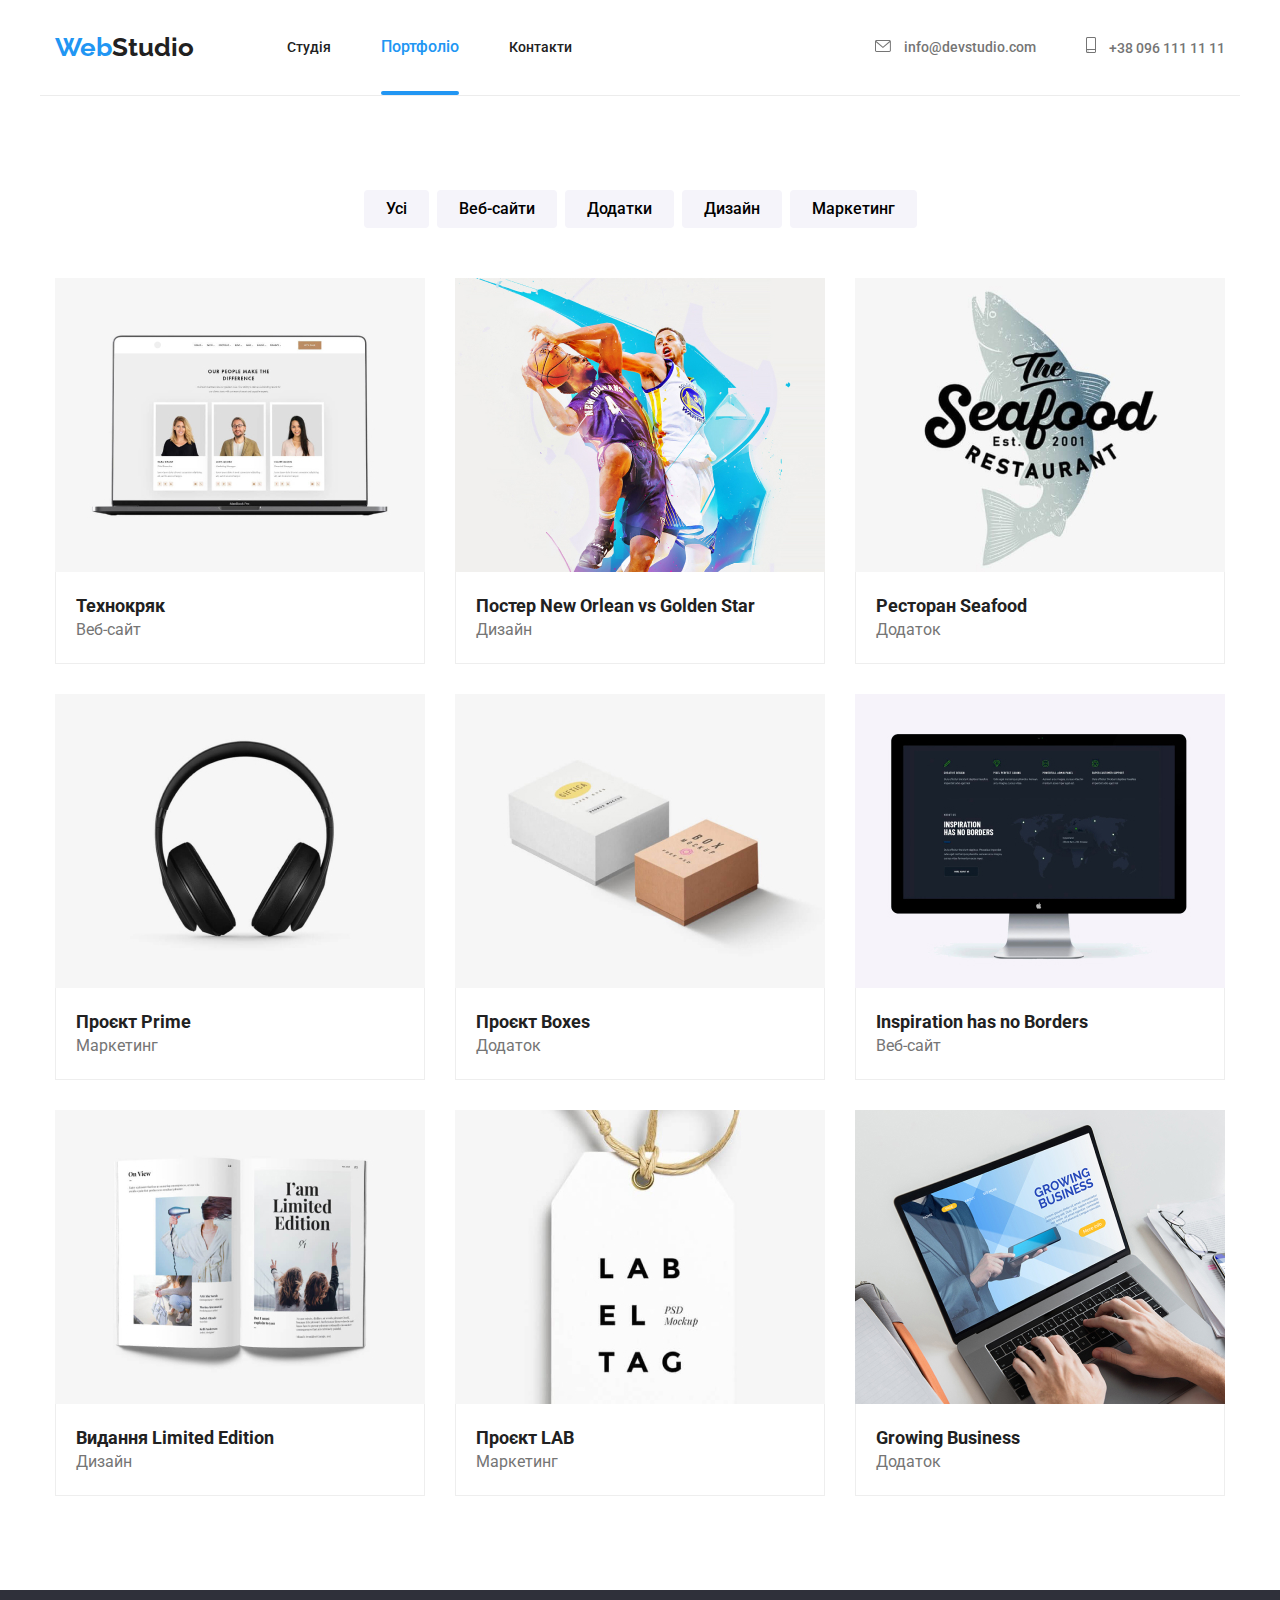
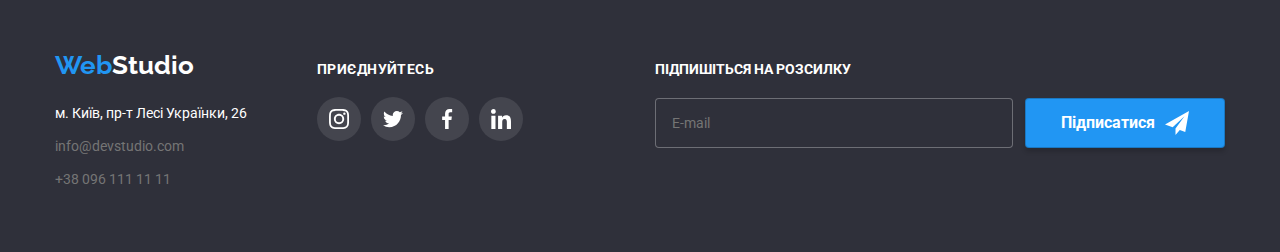
==== portfolio.html @ 30ddb3fe "Initial commit" ====
<!DOCTYPE html>
<html lang="uk">
  <head>
    <meta charset="UTF-8" />
    <meta http-equiv="X-UA-Compatible" content="IE=edge" />
    <meta name="viewport" content="width=device-width, initial-scale=1.0" />
    <title>WebStudio</title>
    <!-- Fonts -->
    <link rel="preconnect" href="https://fonts.googleapis.com" />
    <link rel="preconnect" href="https://fonts.gstatic.com" crossorigin />
    <link
      href="https://fonts.googleapis.com/css2?family=Oleo+Script&family=Raleway:wght@700&family=Roboto:wght@400;500;700&display=swap"
      rel="stylesheet"
    />
    <!-- Modern-normalize -->
    <link rel="stylesheet" href="./css/moderm normalize.css"/>
    <!-- Custom styles -->
    <link rel="stylesheet" href="./css/styles.css" />
  </head>
  <body class="page">
    <!-- Header section -->
    <header class="header">
      <div class="section header-section">
        <div class="container header-nav">
          <nav class="nav">
            <a lang="en" class="logo" href="">
              <span class="special"> Web</span>Studio</a
            >
            <ul class="list">
              <li class="header-breadcrumbs">
                <a class="header-item" href="./index.html">Студія</a>
              </li>
              <li class="header-breadcrumbs">
                <a class="item" href="./portfolio.html"> Портфоліо</a>
              </li>
              <li class="header-breadcrumbs">
                <a class="header-item" href="">Контакти</a>
              </li>
            </ul>
          </nav>
          <ul class="list header-list">
            <li class="header-link">
              <a class="header-all" href="mailto:info@devstudio.com">
                <svg class="icon-all" width="16" height="12">
                  <use href="./images/icons.svg#envelope"></use>
                </svg>
                info@devstudio.com</a
              >
            </li>
            <li class="header-link">
              <a class="header-all" href="tel:+380961111111">
                <svg class="icon-all" width="10" height="16">
                  <use href="./images/icons.svg#smartphone"></use>
                </svg>
                +38 096 111 11 11</a
              >
            </li>
          </ul>
        </div>
      </div>
    </header>
    <main class="main">
      <!-- Main section -->
      <section class="main-btn section">
        <div class="container">
          <h1 class="visually-hidden">Список наших робіт</h1>
          <ul class="list list-btn">
            <li><button class="btn" type="button">Усі</button></li>
            <li><button class="btn" type="button">Веб-сайти</button></li>
            <li><button class="btn" type="button">Додатки</button></li>
            <li><button class="btn" type="button">Дизайн</button></li>
            <li><button class="btn" type="button">Маркетинг</button></li>
          </ul>
          <ul class="list main-list">
            <li class="main-item">
              <a class="main-all" href="">
                <div class="main-thumb">
                <img
                  class="main-img"
                  src="./images/img(21).jpg"
                  alt="На фото дизайн веб-сайту"
                  width="370"
                  height="295"
                />
                <div class="main-overlay"> <p class="main-overlay-text">Ресурс пропонує комплексні пропозиції з різним
                   рівнем функціоналу та сервісів. Все це дозволить відвідувачу отримати вичерпні
                   відомості про компанію чи приватну особу.</p></div></div>
                <div class="main-title-meta">
                  <h3 class="main-title">Технокряк</h3>
                  <p class="main-meta">Веб-сайт</p>
                </div>
              </a>
            </li>
            <li class="main-item">
              <a class="main-all" href="">
               <div class="main-thumb">
                <img
                  class="main-img"
                  src="./images/img(22).jpg"
                  alt="На фото  дизайн постеру з баскетбольного матчу"
                  width="370"
                  height="295"
                />
                <div class="main-overlay"> <p class="main-overlay-text">Ресурс пропонує комплексні пропозиції з різним
                   рівнем функціоналу та сервісів. Все це дозволить відвідувачу отримати вичерпні
                   відомості про компанію чи приватну особу.</p></div></div>
                <div class="main-title-meta">
                  <h3 class="main-title">
                    Постер <span lang="en">New Orlean vs Golden Star</span>
                  </h3>
                  <p class="main-meta">Дизайн</p>
                </div>
              </a>
            </li>
            <li class="main-item">
              <a class="main-all" href=""
                >
                 <div class="main-thumb">
                  <img
                  class="main-img"
                  src="./images/img(23).jpg"
                  alt="На фото дизайн реклами ресторану"
                  width="370"
                  height="295"
                />
                <div class="main-overlay"> <p class="main-overlay-text">Ресурс пропонує комплексні пропозиції з різним
                   рівнем функціоналу та сервісів. Все це дозволить відвідувачу отримати вичерпні
                   відомості про компанію чи приватну особу.</p></div></div>
                <div class="main-title-meta">
                  <h3 class="main-title">
                    Ресторан <span lang="en">Seafood</span>
                  </h3>
                  <p class="main-meta">Додаток</p>
                </div>
              </a>
            </li>
            <li class="main-item">
              <a class="main-all" href=""
                >
                 <div class="main-thumb">
                  <img
                  class="main-img"
                  src="./images/img(24).jpg"
                  alt="На фото дизайн проекту"
                  width="370"
                  height="295"
                /><div class="main-overlay"> <p class="main-overlay-text">Ресурс пропонує комплексні пропозиції з різним
                   рівнем функціоналу та сервісів. Все це дозволить відвідувачу отримати вичерпні
                   відомості про компанію чи приватну особу.</p></div></div>
                <div class="main-title-meta">
                  <h3 class="main-title">
                    Проєкт <span lang="en">Prime</span>
                  </h3>
                  <p class="main-meta">Маркетинг</p>
                </div></a
              >
            </li>
            <li class="main-item">
              <a class="main-all" href="">
                 <div class="main-thumb">
                <img
                  class="main-img"
                  src="./images/img(25).jpg"
                  alt="На фото дизайн проекту"
                  width="370"
                  height="295"
                />
                <div class="main-overlay"> <p class="main-overlay-text">Ресурс пропонує комплексні пропозиції з різним
                   рівнем функціоналу та сервісів. Все це дозволить відвідувачу отримати вичерпні
                   відомості про компанію чи приватну особу.</p></div></div>
                <div class="main-title-meta">
                  <h3 class="main-title">
                    Проєкт <span lang="en">Boxes</span>
                  </h3>
                  <p class="main-meta">Додаток</p>
                </div>
              </a>
            </li>
            <li class="main-item">
              <a class="main-all" href="">
                 <div class="main-thumb">
                <img
                  class="main-img"
                  src="./images/img(26).jpg"
                  alt="На фото Веб-сайт"
                  width="370"
                  height="295"
                />
                <div class="main-overlay"> <p class="main-overlay-text">Ресурс пропонує комплексні пропозиції з різним
                   рівнем функціоналу та сервісів. Все це дозволить відвідувачу отримати вичерпні
                   відомості про компанію чи приватну особу.</p></div></div>
                <div class="main-title-meta">
                  <h3 class="main-title" lang="en">
                    Inspiration has no Borders
                  </h3>
                  <p class="main-meta">Веб-сайт</p>
                </div>
              </a>
            </li>
            <li class="main-item">
              <a class="main-all" href=""
                >
                 <div class="main-thumb">
                 <img
                  class="main-img"
                  src="./images/img(27).jpg"
                  alt="На фото дизайн журналу"
                  width="370"
                  height="295"
                />
                <div class="main-overlay"> <p class="main-overlay-text">Ресурс пропонує комплексні пропозиції з різним
                   рівнем функціоналу та сервісів. Все це дозволить відвідувачу отримати вичерпні
                   відомості про компанію чи приватну особу.</p></div></div>
                <div class="main-title-meta">
                  <h3 class="main-title">
                    Видання <span lang="en">Limited Edition </span>
                  </h3>
                  <p class="main-meta">Дизайн</p>
                </div>
              </a>
            </li>
            <li class="main-item">
              <a class="main-all" href="">
                 <div class="main-thumb">
                  <img
                  class="main-img"
                  src="./images/img(28).jpg"
                  alt="На фото дизайн проекту"
                  width="370"
                  height="295"
                />
                <div class="main-overlay"> <p class="main-overlay-text">Ресурс пропонує комплексні пропозиції з різним
                   рівнем функціоналу та сервісів. Все це дозволить відвідувачу отримати вичерпні
                   відомості про компанію чи приватну особу.</p></div></div>
                <div class="main-title-meta">
                  <h3 class="main-title">Проєкт <span lang="en">LAB</span></h3>
                  <p class="main-meta">Маркетинг</p>
                </div>
              </a>
            </li>
            <li class="main-item">
              <a class="main-all" href="">
                <div class="main-thumb">
                <img class="main-img"
                  src="./images/img(29).jpg"
                  alt="На фото дизайн додатку"
                  width="370"
                  height="295"
                />
                <div class="main-overlay"> <p class="main-overlay-text">Ресурс пропонує комплексні пропозиції з різним
                   рівнем функціоналу та сервісів. Все це дозволить відвідувачу отримати вичерпні
                   відомості про компанію чи приватну особу.</p></div></div>
                <div class="main-title-meta">
                  <h3 class="main-title" lang="en">Growing Business</h3>
                  <p class="main-meta">Додаток</p>
                </div>
              </a>
            </li>
          </ul>
        </div>
      </section>
    </main>
    <!--Footer section -->
    <footer class="footer">
      <div class="section footer-section">
        <div class="container footer-container">
          <div class="footer-special">
            <a lang="en" class="footer-logo" href=""
              ><span class="special"> Web</span>Studio</a
            >
            <address class="footer-link-type">
              <ul class="footer-list">
                <li class="footer-link">
                  <a
                    class="footer-type"
                    href="https://goo.gl/maps/CPtrU1FHBa2aNyZL9"
                    target="_blank"
                    rel="noopener noreferrer"
                  >
                    м. Київ, пр-т Лесі Українки, 26</a
                  >
                </li>
                <li class="footer-link">
                  <a class="footer-all" href="mailto:info@devstudio.com"
                    >info@devstudio.com</a
                  >
                </li>
                <li class="footer-link">
                  <a class="footer-all" href="tel:+380961111111"
                    >+38 096 111 11 11</a
                  >
                </li>
              </ul>
            </address>
          </div>
          <div>
            <h3 class="footer-title">приєднуйтесь</h3>
            <ul class="list">
              <li class="footer-item-icons">
                <a class="footer-link-icons" href="instagram">
                  <svg class="nero-icon" width="20" height="20">
                    <use href="./images/icons.svg#instagram"></use>
                  </svg>
                </a>
              </li>
              <li class="footer-item-icons">
                <a class="footer-link-icons" href="twitter">
                  <svg class="nero-icon" width="20" height="20">
                    <use href="./images/icons.svg#twitter"></use>
                  </svg>
                </a>
              </li>
              <li class="footer-item-icons">
                <a class="footer-link-icons" href="facebook">
                  <svg class="nero-icon" width="20" height="20">
                    <use href="./images/icons.svg#facebook"></use>
                  </svg>
                </a>
              </li>
              <li class="footer-item-icons">
                <a class="footer-link-icons" href="linkedin">
                  <svg class="nero-icon" width="20" height="20">
                    <use href="./images/icons.svg#linkedin"></use>
                  </svg>
                </a>
              </li>
            </ul>
          </div>
          <div class="footer-container-form">
            <span class="footer-form-title">Підпишіться на розсилку</span> 
            <form class="footer-form">
              <label for="footer-container-form-email" class="footer-container-form-label" >
              <input type="email" class="footer-container-form-input" name="footer-container-form-input" id="footer-container-form-email" placeholder="E-mail">
              </label>
              <button class="footer-container-form-btn" type="submit">
                <span class="footer-form-btn">Підписатися</span>
      <svg  class="footer-form-icon" width="24" height="24" >
      <use href="./images/icons.svg#send"></use>
      </svg></button>
            </form> 
            </div>
        </div>
      </div>
    </footer>
  </body>
</html>
---- css/styles.css ----
:root {
  /* Fonts*/
 --main-font: 'Roboto', sans-serif;
 --secondary-font: 'Raleway', sans-serif;

    /* Text color*/
  --primmaty-text-color: #212121;
  --title-text-color: #ffffff;
  --text-color: #757575;
  --accent-color: #2196F3;

  /* Backgroundcolor*/
  --primmaty-bg-cl: #F5F5F5;
  --accent-bg-cl: #2F303A;
}

.page {
  font-family:var(--main-font);
  font-size:16px;
  color:var(--primmaty-text-color);
}
.container {
  width: 1200px;
  padding-left: 15px;
  padding-right: 15px;
  margin-left: auto;
  margin-right: auto;


}
.section{
  padding-top:94px;
  padding-bottom:94px;

}

/* reset */
.list {
  text-decoration: none;
  color: currentColor;
  list-style: none;
  margin:0;
  padding:0;
  display: flex;
}

h1,
h2,
h3,
h4,
p {
margin:0;
}
.visually-hidden {
  position: absolute;
  white-space: nowrap;
  width: 1px;
  height: 1px;
  overflow: hidden;
  border: 0;
  padding: 0;
  clip: rect(0 0 0 0);
  clip-path: inset(50%);
  margin: -1px;
}
/**
  |============================
  | Header
  |============================
*/

.header {
  margin: 0;
  font-weight: 500;
  line-height: 1.14;
  background-color:var(--title-text-color);
 
}
.header-section {
  padding: 0;
}
.header-nav {
  padding-top: 32px;
  padding-bottom: 32px;
  display: flex;
  align-items: center;
  border-bottom:1px solid #ECECEC;
}
.special {
  color: var(--accent-color);
}
.nav {
display: flex;
align-items: center;
}

.logo {
  margin-right :93px;
  font-family:var(--secondary-font);
  text-decoration: none;
 color:var(--primmaty-text-color);
}

.special,
.logo {
  font-family:var(--secondary-font);
  font-weight: 700;
  font-size: 26px;
  line-height: 1.19;
}
.header-breadcrumbs:not(:last-child) { 
  margin-right: 50px;
}

.header-link:not(:last-child) {
margin-right:50px;
}
.item {
  position: relative;
  color:var(--accent-color);
  text-decoration: none;
}
.item::after{
  content:"";
  display:block;
  position: absolute;
  left:0;
  top:54px;
  width: 100%;
  height:4px;
  border-radius:2px;
  background-color:#2196F3;
}

.header-item {
  font-size:14px;
  text-decoration: none;
  color:var(--primmaty-text-color);
  transition:color 250ms cubic-bezier(0.4, 0, 0.2, 1);
}

.header-item:focus,
.header-item:hover {
  color:var(--accent-color);

}
.header-list {
  flex-direction: row;
  margin-left: auto;
  align-items: center;
}

.icon-all {
fill: currentColor;
 margin-right:10px ;
}

.header-all {
  font-size: 14px;
  text-decoration: none;
  color:var(--text-color);
  transition: color 250ms cubic-bezier(0.4, 0, 0.2, 1);
}

.header-all:hover,
.header-all:focus {
  color:var(--accent-color );
}

/**
  |============================
  | Slogan
  |============================
*/
.slogan {
  padding-top: 200px;
  padding-bottom: 200px;
  background:var(--accent-bg-cl);
  text-transform: uppercase;
  text-align: center;

}

 .overline{ 
  max-width:1600px;
  height: 600px;
  margin-left: auto;
  margin-right: auto;
  background-image:linear-gradient(to right, 
rgba(49, 47, 58, 0.4),
rgba(49, 47, 58, 0.4)),
url("../images/Img\(slog\).jpg");
background-repeat:no-repeat;
background-position:center;
background-size: cover;
}

.backdrop {
position: fixed;
top:0;
left:0;
z-index:1000;
width:100%;
height:100%;
background-color:rgba(0, 0, 0,0.2);
opacity:1;
transition: opacity 250ms cubic-bezier(0.4, 0, 0.2, 1);
}
.modal{
  position:absolute;
  top:50%;
  left:50%;
  transform:translate(-50%,-50%) scale(1);
  min-width: 528px;
  padding:40px;
  background-color: #ffffff;
  transition: transform 250ms cubic-bezier(0.4, 0, 0.2, 1);
}
.backdrop.is-hidden{
  opacity: 0;
  pointer-events:none;
  visibility: hidden;
}
.button-modal{
position:absolute;
top:8px;
right:8px;
padding:6px;
border: 1px solid rgba(0, 0, 0, 0.1);
border-radius:50%;
display: flex;
align-items: center;
justify-content: center;
width:30px;
height:30px;
background-color:transparent;
cursor: pointer;
}
.button-modal-icon:hover {
fill:#2196F3;
transition: fill 250ms cubic-bezier(0.4, 0, 0.2, 1);
}

.cnt {
  font-size: 44px;
  line-height:1.36;
  color: var(--title-text-color);
  width:696px;
  margin: 0 auto 30px;

}

.button {
  padding:10px 32px;
  font-size: 16px;
  font-weight: 700;
  line-height:1.87;
  color: var(--title-text-color);
  background-color: #2196F3;
  cursor: pointer;
  margin: 0 auto;
  display: block;
  border: none;
  border-radius:4px;
  transition: background-color 250ms cubic-bezier(0.4, 0, 0.2, 1);

}

.button:hover,
.button:focus {
  background-color:#188CE8;
}
/**
  |============================
  | Form
  |============================
*/

.form-label{
  display: flex;
  justify-content: start;
  text-align: center;
  margin-bottom:4px;

}
.form-title{
  font-family:var(--main-font);
    font-weight: 700;
    font-size: 20px;
    line-height:1.15;
    text-align: center;
    color:var(--primmaty-text-color);
    display: block;
    margin-bottom:12px;
    text-transform: none;
    letter-spacing:0.03em;
}
.form-user-conteiner {
position: relative;
margin-bottom: 10px;
}
.icon{
  padding:3px;
}
.form-user{
  font-family:var(--main-font);
    font-weight: 400;
    font-size: 12px;
    line-height:1.16;
    color:var(--text-color);
    text-transform:capitalize;
}
.form-user-input {
  width: 100%;
  height: 40px;
  border-radius: 4px;
  border: 1px solid rgba(33, 33, 33, 0.2);
  padding-left: 40px;
  outline: none;
  transition: border 250ms cubic-bezier(0.4, 0, 0.2, 1); 
}
.form-user-input:hover,
.form-user-input:focus {
  border:1px solid var(--accent-color);

}

.icon-user {
  position: absolute;
  top:10%;
  left:15px;
  transform: translateY(150%);
  fill:var(--primmaty-text-color);
  display: flex;
  justify-content: center;
  align-items: center;
}
.form-user-input:hover+ .icon-user,
.form-user-input:focus+ .icon-user{
  fill:#2196F3;
  transition: fill 250ms cubic-bezier(0.4, 0, 0.2, 1);

}

.form-user-coment{
width: 100%;
padding: 12px 16px;
outline: none;
resize: none;
border-radius: 4px;
border: 1px solid rgba(33, 33, 33, 0.2);
}
.form-user-coment::placeholder{
  font-family:var(--main-font);
 font-size: 12px;
 line-height:1.16;
cursor: pointer;
 color: rgba(117, 117, 117, 0.5);

}
.form-user-coment:hover,
.form-user-coment:focus {
  border: 1px solid var(--accent-color);
  transition: border 250ms cubic-bezier(0.4, 0, 0.2, 1);
}
.form-label-coment{
  display: flex;
  justify-content:start;
  text-align:center;
  gap: 8px;
  
}
.form-user-span{
 font-family:var(--main-font);
  font-weight: 400;
  font-size: 14px;
  line-height:1.71;
  color:var(--text-color);
  text-transform: none;

}
.form-label-checkbox{
display: flex;
justify-content:center;
align-items: center;
gap:9px;
}

.icon-unchecked{
  opacity:1;
  transition: opacity 250ms cubic-bezier(0.4, 0, 0.2, 1);
}

.icon-checked{
  opacity: 0;
  border: 1px solid #2196F3;
  border-radius: 2px;
  transition: opacity 250ms cubic-bezier(0.4, 0, 0.2, 1) ;
}
.form-input-checkbox:checked+ .icon-user-vector .icon-unchecked{
  opacity:0;
}

.form-input-checkbox:checked+ .icon-user-vector .icon-checked {
 opacity: 1;
  }
 .form-input-checkbox:focus+ .icon-user-vector{
    outline: 2px solid var(--accent-color);
    outline-offset: 1px;
    border-radius: 2px;
 }
 .form-link{
 color: var(--accent-color); 
 }



.form-button {
  font-family: var(--main-font);
  font-weight: 700;
  font-size: 16px;
  line-height: 1.87;
  padding: 10px 52px;
  margin-top: 30px;
  color: var(--title-text-color);
  background-color: #2196F3;
  border: 1px solid #188CE8;
  box-shadow: 0px 4px 4px rgba(0, 0, 0, 0.15);
  border-radius: 4px;
  cursor: pointer;
  transition: background-color 250ms cubic-bezier(0.4, 0, 0.2, 1);
}
.form-button:hover,
.form-button:focus{
background-color:#188CE8;
}

/**
  |============================
  | About
  |============================
*/

.about-box {
  width:270px ;
  height:120px ;
  background-color:#F5F4FA;
  display:flex;
  justify-content: center;
  align-items: center;
  margin-bottom:25px;
}


.about-item:not(:last-child) {
margin-right:30px;
}
.about-subtitle {
  text-transform: uppercase;
  font-size: 14px;
  line-height:1.14;
  margin-bottom: 10px;
}
.about-text {
  font-family:var(--main-font);
font-style: normal;
font-weight: 400;
font-size: 14px;
line-height:1.74;
color:var(--text-color);

}


/**
  |============================
  |Image
  |============================
*/
.images {
padding-top: 0;
}
.image-headline {
  font-size: 36px;
  line-height:1.16;
  text-align: center;
  margin-bottom: 50px;
  
}

.images-img {
  display: block;
  max-width: 100%;

}
.image-item{
position: relative;
}
.image-item:not(:last-child) {
  margin-right: 30px;
}
.image-overline {
  position: absolute;
  bottom:0;
  width:100%;
  height: 70px;
  z-index: 100;
  background-color: rgba(47, 48, 58, 0.8);
  display: flex;
  justify-content: center;
  align-items: center;
}
.images-title{
font-family:var(--main-font);
font-weight: 700;
font-size: 14px;
line-height:1.14;
text-align: center;
text-transform: uppercase;
color:var(--title-text-color);
}
/**
  |============================
  | Nero
  |============================
*/
.nero {
  background: #F5F4FA;
}
.nero-caption {
  font-weight:700;
  font-size: 36px;
  line-height:1.16;
  text-align:center;
  margin-bottom: 50px;
}
.nero-title {
font-weight:500;
font-size:16px;
line-height:1.18;
margin-bottom: 13px;
margin-left: auto;
margin-right: auto;
}

.nero-meta {
 color:var(--text-color); 
 font-weight:400; 
 margin-bottom:10px;
}
.nero-title-meta{
padding:30px;

}

.nero-item {
  font-weight:400;
  background-color: var(--title-text-color);
  text-align: center;
  border-radius:1px;
  box-shadow:0px 2px 1px 0px  rgba(0, 0, 0, 0.2),
  0px  1px 1px 0px rgba(0, 0, 0, 0.14),
  0px 1px 3px 0px rgba(0, 0, 0, 0.12);
  
 }
.nero-item:not(:last-child) {
  margin-right: 30px;
}
.nero-img{
display: block;
max-width: 100%;
}
.nero-item-icons{
display: flex;
justify-content:center;
align-items: center;
flex-direction: row;
flex-basis:calc((100%-176px)/3);
}
.nero-link-icons{
  display: flex;
  justify-content: center;
  align-items: center;
  flex-direction: row;
  width:44px ;
  height: 44px;
  border-radius: 50%;
  fill: #AFB1B8;
  transition: background-color 250ms cubic-bezier(0.4, 0, 0.2, 1),
  fill 250ms cubic-bezier(0.4, 0, 0.2, 1),
  box-shadow 250ms cubic-bezier(0.4, 0, 0.2, 1);
}
.nero-link-icons:hover {
  fill: var(--title-text-color);
  background-color: #2196F3;
  border-radius: 50%;
  box-shadow: 0px 4px 4px 0px rgba(0, 0, 0, 0.25);
}


/**
  |============================
  | Holder-section
  |============================
*/
.holder-caption {
  font-family:var(--main-font);
  color: var(--primmaty-text-color);
  font-size: 36px;
  font-weight: 700;
  line-height:1.16;
  text-align: center;
  margin-bottom: 50px;
  
}
.holder-item:not(:last-child) {
  margin-right: 30px;
}
.holder-all{
  fill:#AFB1B8;
  display: flex;
  justify-content: center;
  align-items: center;
  width: 170px;
  height: 92px;
  border: 1px solid #AFB1B8;
  border-radius: 4px;
  transition:border 250ms cubic-bezier(0.4, 0, 0.2, 1),
  fill 250ms cubic-bezier(0.4, 0, 0.2, 1);
}

.holder-all:hover {
  fill:var(--accent-color) ;
  border:1px solid var(--accent-color);
}
/**
  |============================
  | Portfolio
  |============================
*/
.btn {
  font-family: inherit;
  font-weight:500;
  font-size:16px;
  line-height:1.62;
  background-color:#F5F4FA ;
  text-decoration: none;
  cursor: pointer;
  border-radius: 4px;
  border: none;
  padding: 6px 22px;
  transition:color 250ms cubic-bezier(0.4, 0, 0.2, 1),
  background-color 250ms cubic-bezier(0.4, 0, 0.2, 1),
  box-shadow 250ms cubic-bezier(0.4, 0, 0.2, 1);
}
.btn:focus,
.btn:hover {
  background-color: var(--accent-color);
  color:var(--title-text-color);
  border-radius:4px;
  border:none;
  box-shadow:0 2px 2px 0 rgba(0, 0, 0, 0.12),
  0 1px 2px 0 rgba(0, 0, 0, 0.08),
  0 3px 1px 0 rgba(0, 0, 0, 0.1) ;
}
.main-btn {
color: var(--primmaty-text-color);
text-decoration: none;
}
.list-btn{
 margin-bottom: 50px; 
 justify-content: center;
 gap: 8px;
}
.main-list {
  display: flex;
  flex-wrap: wrap;
  gap: 30px;
}
.main-all {
  display: block;
  text-decoration: none;
  transition: box-shadow 250ms cubic-bezier(0.4, 0, 0.2, 1);
}
.main-all:hover {
  box-shadow: 1px 4px 6px rgba(0, 0, 0, 0.16),
  0px 4px 4px rgba(0, 0, 0, 0.06),
  0px 1px 1px rgba(0, 0, 0, 0.12);
}
.main-title-meta{
padding: 24px 20px;
border-right: 1px solid #EEEEEE;
border-bottom: 1px solid #EEEEEE;
border-left: 1px solid #EEEEEE;
}
.main-thumb{
  position: relative;
  overflow: hidden;

}
.main-overlay{
  position: absolute;
  width: 100%;
  height: 100%;
  top:0;
  left:0;
  padding:63px 24px;
  background-color:rgba(33,150,243,0.9);
  transform:translateY(100%);
  transition:transform 250ms cubic-bezier(0.4, 0, 0.2, 1);
}
.main-all:hover .main-overlay {
  transform: translateY(0%)
}
.main-overlay-text{
  font-family:var(--main-font);
 font-style: normal;
 font-weight: 400;
  font-size: 18px;
  line-height:1.55;
  color:var(--title-text-color);
}
.main-title {
margin-bottom: 4px;
color: var(--primmaty-text-color);
font-weight: 700;
font-size: 18px;

}
.main-meta {
  font-weight:400;
  font-size:16px;
  color: var(--text-color);
}
 

 .main-img{
display: block;
max-width: 100%;
height: auto;
 }
/**
  |============================
  | Footer
  |============================
*/
.footer {
  padding-top: 60px;
  padding-bottom: 60px;
  font-size: 14px;
  line-height:1.71;
  font-weight: 400;
  background-color:var(--accent-bg-cl);
}
.footer-section {
  padding: 0;
}

.footer-logo {
  font-family:var(--secondary-font);
  font-weight:700;
  font-size:26px;
  line-height:1.19;
  text-decoration: none;
  color:var(--title-text-color);
}
.footer-link-type {
margin-top: 20px;
}
.footer-list {
  text-decoration: none;
  color: currentColor;
  list-style: none;
  padding-inline-start:0;
  margin: 0;

}
.footer-link:not(:last-child) {
  margin-bottom: 9px;
}


.footer-type {
  color: var(--title-text-color);
  text-decoration: none;
  font-style: normal;
  transition: color 250ms cubic-bezier(0.4, 0, 0.2, 1);
}
 .footer-type:hover,
 .footer-type:focus {
   color: #188CE8;
 }

.footer-all {
  font-style: normal;
  font-weight:400;
  font-family:var(--main-font);
  color:var(--text-color);
  text-decoration: none;
  transition: color 250ms cubic-bezier(0.4, 0, 0.2, 1);
 }
.footer-all:hover,
.footer-all:focus {
 color: #188CE8;
}
.footer-title {
text-transform:uppercase;
font-family: var(-main-font);
font-weight:700;
font-size:14px;
line-height:1.16;
letter-spacing:0.03em;
color:var(--title-text-color);
margin-bottom: 20px;
}
.footer-container{
  display: flex;
  align-items: baseline;
}
.footer-special{
  margin-right:70px ;
}

.footer-link-icons{
  display: flex;
  justify-content: center;
  align-items: center;
  width: 44px;
  height: 44px;
  fill: var(--title-text-color);
  border-radius: 50%;
  background-color:rgba(255, 255, 255, 0.1);
  transition: background-color 250ms cubic-bezier(0.4, 0, 0.2, 1),
  fill 250ms cubic-bezier(0.4, 0, 0.2, 1),
  box-shadow 250ms cubic-bezier(0.4, 0, 0.2, 1);

}
.footer-link-icons:hover {
  fill: var(--title-text-color);
  background-color: #2196F3;
  border-radius: 50%;
  box-shadow: 0px 4px 4px 0px rgba(0, 0, 0, 0.25);
  }
  .footer-item-icons:not(:last-child) {
    margin-right:10px;
  }
  .footer-item:not(:last-child) {
  margin-right: 30px;
  }
  .footer-container-form{
    margin-left:auto;
  }
  .footer-form-title {
    display: block;
    font-family:var(--main-font);
   font-weight: 700;
   font-size: 14px;
   line-height:1.14;
   text-transform: uppercase;
   color:var(--title-text-color);
   margin-bottom: 20px;
  }
  .footer-form-btn {
    font-family:var(--main-font);
    font-weight: 700;
    font-size: 16px;
    line-height:1.88;
    color: var(--title-text-color);
    
  }
  .footer-container-form-btn{
  background: #2196F3;
  width: 200px;
  height: 50px;
  border: 1px solid rgba(0, 0, 0, 0.2);
  box-shadow: 0px 4px 4px rgba(0, 0, 0, 0.15);
  border-radius: 4px;
  display: flex;
  align-items: center;
  justify-content: center;
  margin-left: 12px;
  cursor: pointer;
  }
    .footer-container-form-btn:hover,
    .footer-container-form-btn:focus{
  box-shadow: 0px 4px 4px rgba(0, 0, 0, 0.15);
  transition:box-shadow  250ms cubic-bezier(0.4, 0, 0.2, 1);
    }
  .footer-form-icon{
    fill:#ffffff;
    margin-left: 10px;
  }
  .footer-form{
    display: flex;
    align-items: center;
  }
  .footer-container-form-input {
    width: 358px;
    height: 50px;
    border: 1px solid rgba(255, 255, 255, 0.3);
    border-radius: 4px;
    background-color: #2F303A;
    padding-left: 16px;
    color: var(--title-text-color);

  
  }
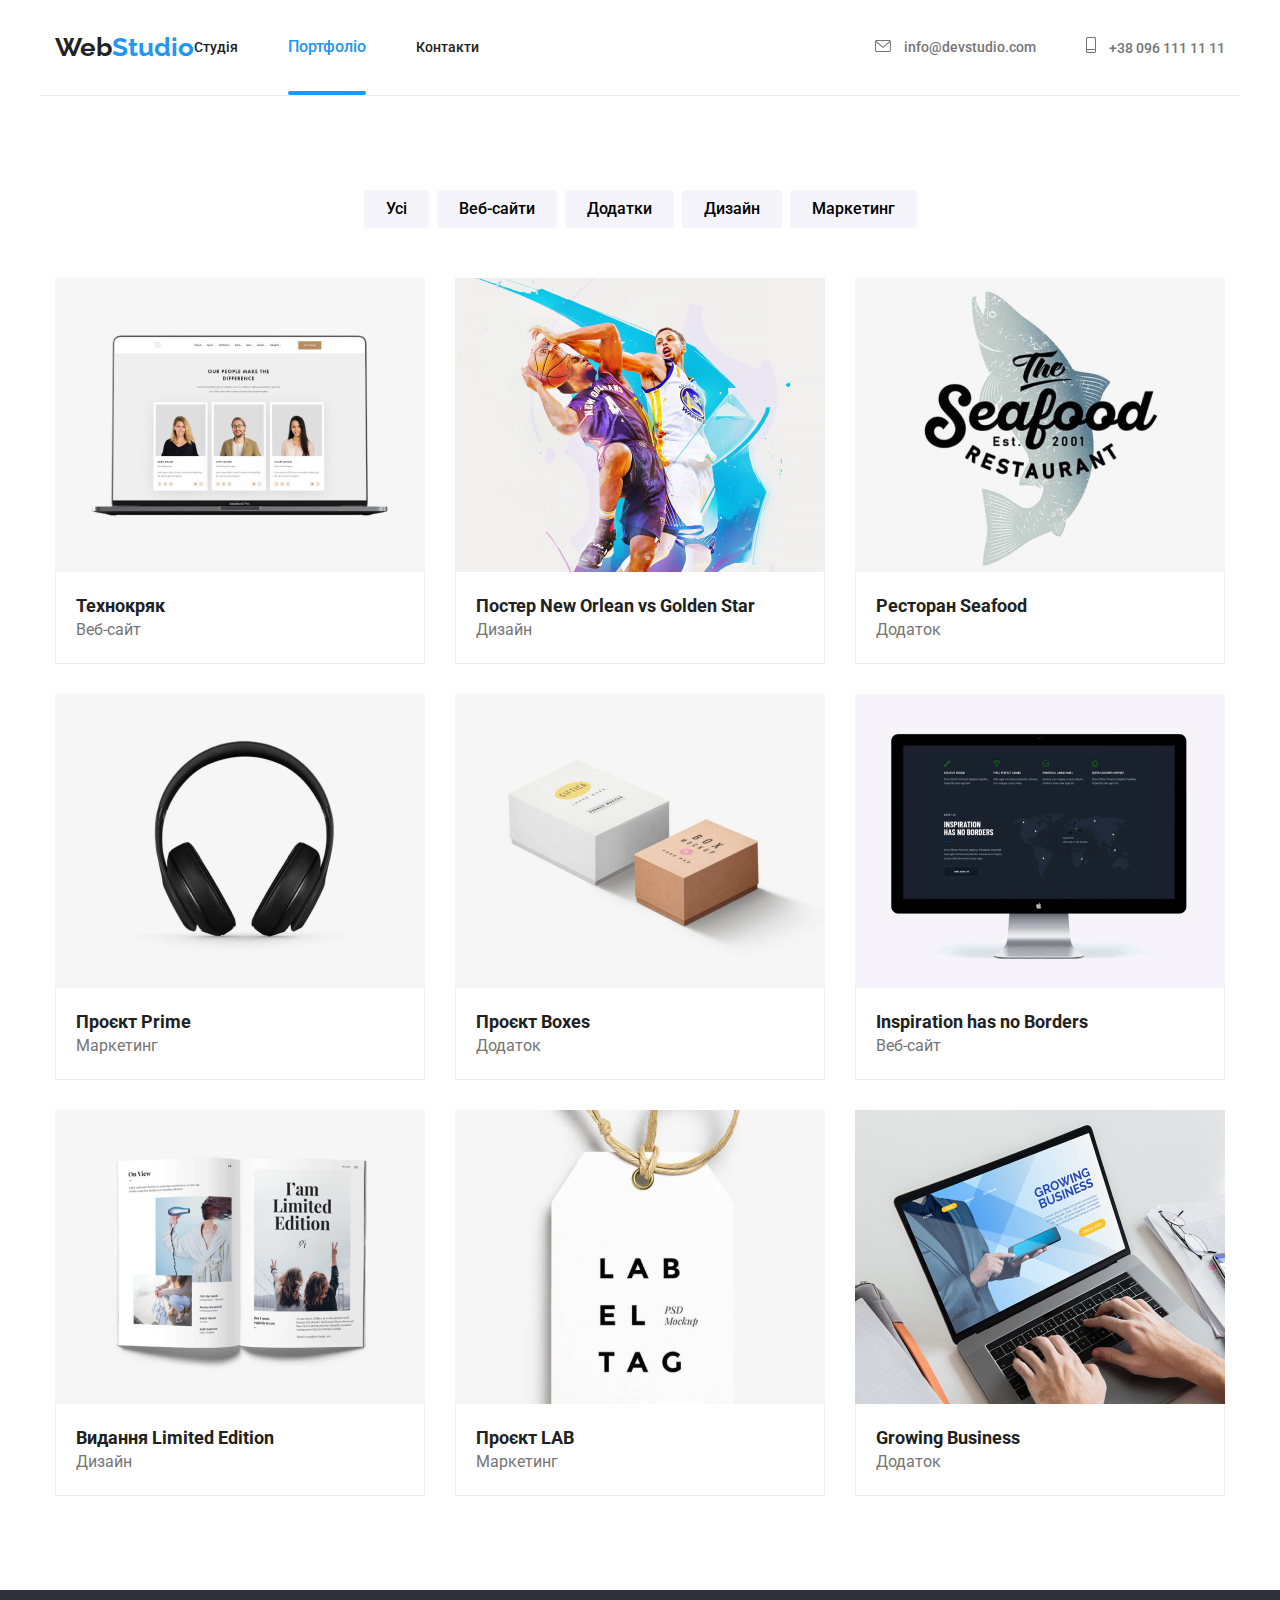
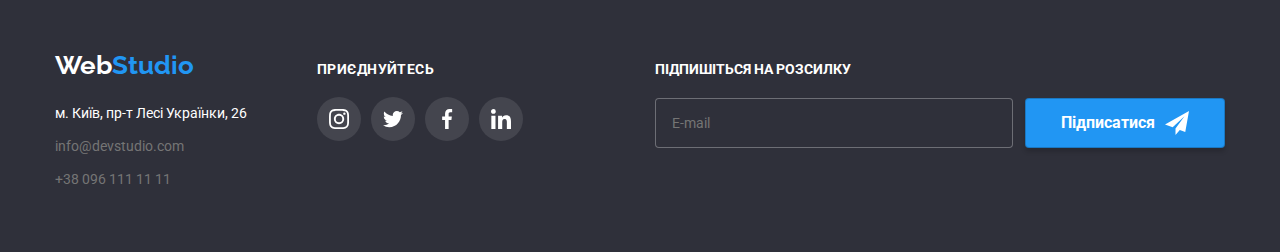
==== commit 4a8ad355: "спроба" ====
--- a/portfolio.html
+++ b/portfolio.html
@@ -13,8 +13,9 @@
       rel="stylesheet"
     />
     <!-- Modern-normalize -->
-    <link rel="stylesheet" href="./css/moderm normalize.css"/>
+    <link rel="stylesheet" href="./css/moderm normalize.css" />
     <!-- Custom styles -->
+    <link rel="stylesheet" href="./css/main.min.css" />
     <link rel="stylesheet" href="./css/styles.css" />
   </head>
   <body class="page">
@@ -24,31 +25,31 @@
         <div class="container header-nav">
           <nav class="nav">
             <a lang="en" class="logo" href="">
-              <span class="special"> Web</span>Studio</a
+              <span class="logo_special"> Web</span>Studio</a
             >
             <ul class="list">
-              <li class="header-breadcrumbs">
-                <a class="header-item" href="./index.html">Студія</a>
-              </li>
-              <li class="header-breadcrumbs">
-                <a class="item" href="./portfolio.html"> Портфоліо</a>
-              </li>
-              <li class="header-breadcrumbs">
-                <a class="header-item" href="">Контакти</a>
+              <li class="nav_link">
+                <a class="nav_item" href="./index.html">Студія</a>
+              </li>
+              <li class="nav_link">
+                <a class="nav_item--dec" href="./portfolio.html"> Портфоліо</a>
+              </li>
+              <li class="nav_link">
+                <a class="nav_item" href="">Контакти</a>
               </li>
             </ul>
           </nav>
-          <ul class="list header-list">
-            <li class="header-link">
-              <a class="header-all" href="mailto:info@devstudio.com">
+          <ul class="list header_list">
+            <li class="header_link">
+              <a class="header_all" href="mailto:info@devstudio.com">
                 <svg class="icon-all" width="16" height="12">
                   <use href="./images/icons.svg#envelope"></use>
                 </svg>
                 info@devstudio.com</a
               >
             </li>
-            <li class="header-link">
-              <a class="header-all" href="tel:+380961111111">
+            <li class="header_link">
+              <a class="header_all" href="tel:+380961111111">
                 <svg class="icon-all" width="10" height="16">
                   <use href="./images/icons.svg#smartphone"></use>
                 </svg>
@@ -59,200 +60,257 @@
         </div>
       </div>
     </header>
+    <!-- Main section -->
     <main class="main">
-      <!-- Main section -->
-      <section class="main-btn section">
+      <section class="main section">
         <div class="container">
           <h1 class="visually-hidden">Список наших робіт</h1>
-          <ul class="list list-btn">
-            <li><button class="btn" type="button">Усі</button></li>
-            <li><button class="btn" type="button">Веб-сайти</button></li>
-            <li><button class="btn" type="button">Додатки</button></li>
-            <li><button class="btn" type="button">Дизайн</button></li>
-            <li><button class="btn" type="button">Маркетинг</button></li>
+          <ul class="list buttons">
+            <li><button class="buttons_btn" type="button">Усі</button></li>
+            <li>
+              <button class="buttons_btn" type="button">Веб-сайти</button>
+            </li>
+            <li><button class="buttons_btn" type="button">Додатки</button></li>
+            <li><button class="buttons_btn" type="button">Дизайн</button></li>
+            <li>
+              <button class="buttons_btn" type="button">Маркетинг</button>
+            </li>
           </ul>
-          <ul class="list main-list">
-            <li class="main-item">
-              <a class="main-all" href="">
-                <div class="main-thumb">
-                <img
-                  class="main-img"
-                  src="./images/img(21).jpg"
-                  alt="На фото дизайн веб-сайту"
-                  width="370"
-                  height="295"
-                />
-                <div class="main-overlay"> <p class="main-overlay-text">Ресурс пропонує комплексні пропозиції з різним
-                   рівнем функціоналу та сервісів. Все це дозволить відвідувачу отримати вичерпні
-                   відомості про компанію чи приватну особу.</p></div></div>
-                <div class="main-title-meta">
-                  <h3 class="main-title">Технокряк</h3>
-                  <p class="main-meta">Веб-сайт</p>
-                </div>
-              </a>
-            </li>
-            <li class="main-item">
-              <a class="main-all" href="">
-               <div class="main-thumb">
-                <img
-                  class="main-img"
-                  src="./images/img(22).jpg"
-                  alt="На фото  дизайн постеру з баскетбольного матчу"
-                  width="370"
-                  height="295"
-                />
-                <div class="main-overlay"> <p class="main-overlay-text">Ресурс пропонує комплексні пропозиції з різним
-                   рівнем функціоналу та сервісів. Все це дозволить відвідувачу отримати вичерпні
-                   відомості про компанію чи приватну особу.</p></div></div>
-                <div class="main-title-meta">
-                  <h3 class="main-title">
+          <ul class="list main_list">
+            <li class="main_item">
+              <a class="main_all" href="">
+                <div class="main_thumb">
+                  <img
+                    class="main_img"
+                    src="./images/img(21).jpg"
+                    alt="На фото дизайн веб-сайту"
+                    width="370"
+                    height="295"
+                  />
+                  <div class="main_overlay">
+                    <p class="main_overlay-text">
+                      Ресурс пропонує комплексні пропозиції з різним рівнем
+                      функціоналу та сервісів. Все це дозволить відвідувачу
+                      отримати вичерпні відомості про компанію чи приватну
+                      особу.
+                    </p>
+                  </div>
+                </div>
+                <div class="main_title-meta">
+                  <h3 class="main_title">Технокряк</h3>
+                  <p class="main_meta">Веб-сайт</p>
+                </div>
+              </a>
+            </li>
+            <li class="main_item">
+              <a class="main_all" href="">
+                <div class="main_thumb">
+                  <img
+                    class="main_img"
+                    src="./images/img(22).jpg"
+                    alt="На фото  дизайн постеру з баскетбольного матчу"
+                    width="370"
+                    height="295"
+                  />
+                  <div class="main_overlay">
+                    <p class="main_overlay-text">
+                      Ресурс пропонує комплексні пропозиції з різним рівнем
+                      функціоналу та сервісів. Все це дозволить відвідувачу
+                      отримати вичерпні відомості про компанію чи приватну
+                      особу.
+                    </p>
+                  </div>
+                </div>
+                <div class="main_title-meta">
+                  <h3 class="main_title">
                     Постер <span lang="en">New Orlean vs Golden Star</span>
                   </h3>
-                  <p class="main-meta">Дизайн</p>
-                </div>
-              </a>
-            </li>
-            <li class="main-item">
-              <a class="main-all" href=""
-                >
-                 <div class="main-thumb">
-                  <img
-                  class="main-img"
-                  src="./images/img(23).jpg"
-                  alt="На фото дизайн реклами ресторану"
-                  width="370"
-                  height="295"
-                />
-                <div class="main-overlay"> <p class="main-overlay-text">Ресурс пропонує комплексні пропозиції з різним
-                   рівнем функціоналу та сервісів. Все це дозволить відвідувачу отримати вичерпні
-                   відомості про компанію чи приватну особу.</p></div></div>
-                <div class="main-title-meta">
-                  <h3 class="main-title">
+                  <p class="main_meta">Дизайн</p>
+                </div>
+              </a>
+            </li>
+            <li class="main_item">
+              <a class="main_all" href="">
+                <div class="main_thumb">
+                  <img
+                    class="main_img"
+                    src="./images/img(23).jpg"
+                    alt="На фото дизайн реклами ресторану"
+                    width="370"
+                    height="295"
+                  />
+                  <div class="main_overlay">
+                    <p class="main_overlay-text">
+                      Ресурс пропонує комплексні пропозиції з різним рівнем
+                      функціоналу та сервісів. Все це дозволить відвідувачу
+                      отримати вичерпні відомості про компанію чи приватну
+                      особу.
+                    </p>
+                  </div>
+                </div>
+                <div class="main_title-meta">
+                  <h3 class="main_title">
                     Ресторан <span lang="en">Seafood</span>
                   </h3>
-                  <p class="main-meta">Додаток</p>
-                </div>
-              </a>
-            </li>
-            <li class="main-item">
-              <a class="main-all" href=""
-                >
-                 <div class="main-thumb">
-                  <img
-                  class="main-img"
-                  src="./images/img(24).jpg"
-                  alt="На фото дизайн проекту"
-                  width="370"
-                  height="295"
-                /><div class="main-overlay"> <p class="main-overlay-text">Ресурс пропонує комплексні пропозиції з різним
-                   рівнем функціоналу та сервісів. Все це дозволить відвідувачу отримати вичерпні
-                   відомості про компанію чи приватну особу.</p></div></div>
-                <div class="main-title-meta">
-                  <h3 class="main-title">
+                  <p class="main_meta">Додаток</p>
+                </div>
+              </a>
+            </li>
+            <li class="main_item">
+              <a class="main_all" href="">
+                <div class="main_thumb">
+                  <img
+                    class="main_img"
+                    src="./images/img(24).jpg"
+                    alt="На фото дизайн проекту"
+                    width="370"
+                    height="295"
+                  />
+                  <div class="main_overlay">
+                    <p class="main_overlay-text">
+                      Ресурс пропонує комплексні пропозиції з різним рівнем
+                      функціоналу та сервісів. Все це дозволить відвідувачу
+                      отримати вичерпні відомості про компанію чи приватну
+                      особу.
+                    </p>
+                  </div>
+                </div>
+                <div class="main_title-meta">
+                  <h3 class="main_title">
                     Проєкт <span lang="en">Prime</span>
                   </h3>
-                  <p class="main-meta">Маркетинг</p>
+                  <p class="main_meta">Маркетинг</p>
                 </div></a
               >
             </li>
-            <li class="main-item">
-              <a class="main-all" href="">
-                 <div class="main-thumb">
-                <img
-                  class="main-img"
-                  src="./images/img(25).jpg"
-                  alt="На фото дизайн проекту"
-                  width="370"
-                  height="295"
-                />
-                <div class="main-overlay"> <p class="main-overlay-text">Ресурс пропонує комплексні пропозиції з різним
-                   рівнем функціоналу та сервісів. Все це дозволить відвідувачу отримати вичерпні
-                   відомості про компанію чи приватну особу.</p></div></div>
-                <div class="main-title-meta">
-                  <h3 class="main-title">
+            <li class="main_item">
+              <a class="main_all" href="">
+                <div class="main_thumb">
+                  <img
+                    class="main_img"
+                    src="./images/img(25).jpg"
+                    alt="На фото дизайн проекту"
+                    width="370"
+                    height="295"
+                  />
+                  <div class="main_overlay">
+                    <p class="main_overlay-text">
+                      Ресурс пропонує комплексні пропозиції з різним рівнем
+                      функціоналу та сервісів. Все це дозволить відвідувачу
+                      отримати вичерпні відомості про компанію чи приватну
+                      особу.
+                    </p>
+                  </div>
+                </div>
+                <div class="main_title-meta">
+                  <h3 class="main_title">
                     Проєкт <span lang="en">Boxes</span>
                   </h3>
-                  <p class="main-meta">Додаток</p>
-                </div>
-              </a>
-            </li>
-            <li class="main-item">
-              <a class="main-all" href="">
-                 <div class="main-thumb">
-                <img
-                  class="main-img"
-                  src="./images/img(26).jpg"
-                  alt="На фото Веб-сайт"
-                  width="370"
-                  height="295"
-                />
-                <div class="main-overlay"> <p class="main-overlay-text">Ресурс пропонує комплексні пропозиції з різним
-                   рівнем функціоналу та сервісів. Все це дозволить відвідувачу отримати вичерпні
-                   відомості про компанію чи приватну особу.</p></div></div>
-                <div class="main-title-meta">
-                  <h3 class="main-title" lang="en">
+                  <p class="main_meta">Додаток</p>
+                </div>
+              </a>
+            </li>
+            <li class="main_item">
+              <a class="main_all" href="">
+                <div class="main_thumb">
+                  <img
+                    class="main_img"
+                    src="./images/img(26).jpg"
+                    alt="На фото Веб-сайт"
+                    width="370"
+                    height="295"
+                  />
+                  <div class="main_overlay">
+                    <p class="main_overlay-text">
+                      Ресурс пропонує комплексні пропозиції з різним рівнем
+                      функціоналу та сервісів. Все це дозволить відвідувачу
+                      отримати вичерпні відомості про компанію чи приватну
+                      особу.
+                    </p>
+                  </div>
+                </div>
+                <div class="main_title-meta">
+                  <h3 class="main_title" lang="en">
                     Inspiration has no Borders
                   </h3>
-                  <p class="main-meta">Веб-сайт</p>
-                </div>
-              </a>
-            </li>
-            <li class="main-item">
-              <a class="main-all" href=""
-                >
-                 <div class="main-thumb">
-                 <img
-                  class="main-img"
-                  src="./images/img(27).jpg"
-                  alt="На фото дизайн журналу"
-                  width="370"
-                  height="295"
-                />
-                <div class="main-overlay"> <p class="main-overlay-text">Ресурс пропонує комплексні пропозиції з різним
-                   рівнем функціоналу та сервісів. Все це дозволить відвідувачу отримати вичерпні
-                   відомості про компанію чи приватну особу.</p></div></div>
-                <div class="main-title-meta">
-                  <h3 class="main-title">
+                  <p class="main_meta">Веб-сайт</p>
+                </div>
+              </a>
+            </li>
+            <li class="main_item">
+              <a class="main_all" href="">
+                <div class="main_thumb">
+                  <img
+                    class="main_img"
+                    src="./images/img(27).jpg"
+                    alt="На фото дизайн журналу"
+                    width="370"
+                    height="295"
+                  />
+                  <div class="main_overlay">
+                    <p class="main_overlay-text">
+                      Ресурс пропонує комплексні пропозиції з різним рівнем
+                      функціоналу та сервісів. Все це дозволить відвідувачу
+                      отримати вичерпні відомості про компанію чи приватну
+                      особу.
+                    </p>
+                  </div>
+                </div>
+                <div class="main_title-meta">
+                  <h3 class="main_title">
                     Видання <span lang="en">Limited Edition </span>
                   </h3>
-                  <p class="main-meta">Дизайн</p>
-                </div>
-              </a>
-            </li>
-            <li class="main-item">
-              <a class="main-all" href="">
-                 <div class="main-thumb">
-                  <img
-                  class="main-img"
-                  src="./images/img(28).jpg"
-                  alt="На фото дизайн проекту"
-                  width="370"
-                  height="295"
-                />
-                <div class="main-overlay"> <p class="main-overlay-text">Ресурс пропонує комплексні пропозиції з різним
-                   рівнем функціоналу та сервісів. Все це дозволить відвідувачу отримати вичерпні
-                   відомості про компанію чи приватну особу.</p></div></div>
-                <div class="main-title-meta">
-                  <h3 class="main-title">Проєкт <span lang="en">LAB</span></h3>
-                  <p class="main-meta">Маркетинг</p>
-                </div>
-              </a>
-            </li>
-            <li class="main-item">
-              <a class="main-all" href="">
-                <div class="main-thumb">
-                <img class="main-img"
-                  src="./images/img(29).jpg"
-                  alt="На фото дизайн додатку"
-                  width="370"
-                  height="295"
-                />
-                <div class="main-overlay"> <p class="main-overlay-text">Ресурс пропонує комплексні пропозиції з різним
-                   рівнем функціоналу та сервісів. Все це дозволить відвідувачу отримати вичерпні
-                   відомості про компанію чи приватну особу.</p></div></div>
-                <div class="main-title-meta">
-                  <h3 class="main-title" lang="en">Growing Business</h3>
-                  <p class="main-meta">Додаток</p>
+                  <p class="main_meta">Дизайн</p>
+                </div>
+              </a>
+            </li>
+            <li class="main_item">
+              <a class="main_all" href="">
+                <div class="main_thumb">
+                  <img
+                    class="main_img"
+                    src="./images/img(28).jpg"
+                    alt="На фото дизайн проекту"
+                    width="370"
+                    height="295"
+                  />
+                  <div class="main_overlay">
+                    <p class="main_overlay-text">
+                      Ресурс пропонує комплексні пропозиції з різним рівнем
+                      функціоналу та сервісів. Все це дозволить відвідувачу
+                      отримати вичерпні відомості про компанію чи приватну
+                      особу.
+                    </p>
+                  </div>
+                </div>
+                <div class="main_title-meta">
+                  <h3 class="main_title">Проєкт <span lang="en">LAB</span></h3>
+                  <p class="main_meta">Маркетинг</p>
+                </div>
+              </a>
+            </li>
+            <li class="main_item">
+              <a class="main_all" href="">
+                <div class="main_thumb">
+                  <img
+                    class="main_img"
+                    src="./images/img(29).jpg"
+                    alt="На фото дизайн додатку"
+                    width="370"
+                    height="295"
+                  />
+                  <div class="main_overlay">
+                    <p class="main_overlay-text">
+                      Ресурс пропонує комплексні пропозиції з різним рівнем
+                      функціоналу та сервісів. Все це дозволить відвідувачу
+                      отримати вичерпні відомості про компанію чи приватну
+                      особу.
+                    </p>
+                  </div>
+                </div>
+                <div class="main_title-meta">
+                  <h3 class="main_title" lang="en">Growing Business</h3>
+                  <p class="main_meta">Додаток</p>
                 </div>
               </a>
             </li>
@@ -262,17 +320,17 @@
     </main>
     <!--Footer section -->
     <footer class="footer">
-      <div class="section footer-section">
-        <div class="container footer-container">
-          <div class="footer-special">
-            <a lang="en" class="footer-logo" href=""
-              ><span class="special"> Web</span>Studio</a
+      <div class="section footer_section">
+        <div class="container footer_container">
+          <div class="footer_special">
+            <a lang="en" class="logo" href=""
+              ><span class="logo_special--color"> Web</span>Studio</a
             >
-            <address class="footer-link-type">
-              <ul class="footer-list">
-                <li class="footer-link">
+            <address class="footer_link-type">
+              <ul class="footer_list">
+                <li class="footer_link">
                   <a
-                    class="footer-type"
+                    class="footer_type"
                     href="https://goo.gl/maps/CPtrU1FHBa2aNyZL9"
                     target="_blank"
                     rel="noopener noreferrer"
@@ -280,13 +338,13 @@
                     м. Київ, пр-т Лесі Українки, 26</a
                   >
                 </li>
-                <li class="footer-link">
-                  <a class="footer-all" href="mailto:info@devstudio.com"
+                <li class="footer_link">
+                  <a class="footer_all" href="mailto:info@devstudio.com"
                     >info@devstudio.com</a
                   >
                 </li>
-                <li class="footer-link">
-                  <a class="footer-all" href="tel:+380961111111"
+                <li class="footer_link">
+                  <a class="footer_all" href="tel:+380961111111"
                     >+38 096 111 11 11</a
                   >
                 </li>
@@ -294,31 +352,31 @@
             </address>
           </div>
           <div>
-            <h3 class="footer-title">приєднуйтесь</h3>
+            <h3 class="footer_title">приєднуйтесь</h3>
             <ul class="list">
-              <li class="footer-item-icons">
-                <a class="footer-link-icons" href="instagram">
+              <li class="footer_item-icons">
+                <a class="footer_link-icons" href="instagram">
                   <svg class="nero-icon" width="20" height="20">
                     <use href="./images/icons.svg#instagram"></use>
                   </svg>
                 </a>
               </li>
-              <li class="footer-item-icons">
-                <a class="footer-link-icons" href="twitter">
+              <li class="footer_item-icons">
+                <a class="footer_link-icons" href="twitter">
                   <svg class="nero-icon" width="20" height="20">
                     <use href="./images/icons.svg#twitter"></use>
                   </svg>
                 </a>
               </li>
-              <li class="footer-item-icons">
-                <a class="footer-link-icons" href="facebook">
+              <li class="footer_item-icons">
+                <a class="footer_link-icons" href="facebook">
                   <svg class="nero-icon" width="20" height="20">
                     <use href="./images/icons.svg#facebook"></use>
                   </svg>
                 </a>
               </li>
-              <li class="footer-item-icons">
-                <a class="footer-link-icons" href="linkedin">
+              <li class="footer_item-icons">
+                <a class="footer_link-icons" href="linkedin">
                   <svg class="nero-icon" width="20" height="20">
                     <use href="./images/icons.svg#linkedin"></use>
                   </svg>
@@ -326,21 +384,31 @@
               </li>
             </ul>
           </div>
-          <div class="footer-container-form">
-            <span class="footer-form-title">Підпишіться на розсилку</span> 
+          <div class="footer_container-form">
+            <span class="footer-form_title">Підпишіться на розсилку</span>
             <form class="footer-form">
-              <label for="footer-container-form-email" class="footer-container-form-label" >
-              <input type="email" class="footer-container-form-input" name="footer-container-form-input" id="footer-container-form-email" placeholder="E-mail">
+              <label
+                for="footer-container-form-email"
+                class="footer-form_label"
+              >
+                <input
+                  type="email"
+                  class="footer-form_input"
+                  name="footer-form-input"
+                  id="footer-container-form-email"
+                  placeholder="E-mail"
+                />
               </label>
-              <button class="footer-container-form-btn" type="submit">
-                <span class="footer-form-btn">Підписатися</span>
-      <svg  class="footer-form-icon" width="24" height="24" >
-      <use href="./images/icons.svg#send"></use>
-      </svg></button>
-            </form> 
-            </div>
+              <button class="footer-form_btn" type="submit">
+                Підписатися
+                <svg class="footer-form_icon" width="24" height="24">
+                  <use href="./images/icons.svg#send"></use>
+                </svg>
+              </button>
+            </form>
+          </div>
         </div>
       </div>
     </footer>
   </body>
-</html>+</html>
--- a/css/main.min.css
+++ b/css/main.min.css
@@ -0,0 +1 @@
+/*# sourceMappingURL=main.min.css.map */--- a/css/styles.css
+++ b/css/styles.css
@@ -85,42 +85,41 @@
   display: flex;
   align-items: center;
   border-bottom:1px solid #ECECEC;
-}
-.special {
-  color: var(--accent-color);
-}
+} 
+
 .nav {
 display: flex;
 align-items: center;
-}
-
-.logo {
-  margin-right :93px;
-  font-family:var(--secondary-font);
-  text-decoration: none;
- color:var(--primmaty-text-color);
-}
-
-.special,
+} 
 .logo {
   font-family:var(--secondary-font);
+  text-decoration: none;
   font-weight: 700;
   font-size: 26px;
   line-height: 1.19;
-}
-.header-breadcrumbs:not(:last-child) { 
+  color: var(--accent-color);
+}
+.heder_logo{
+  margin-right: 93px;
+}
+
+.logo_special {
+  color: var(--primmaty-text-color); 
+}
+.logo_special--color {
+  color: var(--title-text-color);
+} 
+.nav_link:not(:last-child) { 
   margin-right: 50px;
 }
 
-.header-link:not(:last-child) {
-margin-right:50px;
-}
-.item {
+
+.nav_item--dec {
   position: relative;
   color:var(--accent-color);
   text-decoration: none;
 }
-.item::after{
+.nav_item--dec::after{
   content:"";
   display:block;
   position: absolute;
@@ -132,40 +131,43 @@
   background-color:#2196F3;
 }
 
-.header-item {
+.nav_item {
   font-size:14px;
   text-decoration: none;
   color:var(--primmaty-text-color);
   transition:color 250ms cubic-bezier(0.4, 0, 0.2, 1);
 }
 
-.header-item:focus,
-.header-item:hover {
+.nav_item:focus,
+.nav_item:hover {
   color:var(--accent-color);
 
-}
-.header-list {
+} 
+.header_list {
   flex-direction: row;
   margin-left: auto;
   align-items: center;
 }
+.header_link:not(:last-child) {
+  margin-right: 50px;
+}
 
 .icon-all {
 fill: currentColor;
  margin-right:10px ;
 }
 
-.header-all {
+.header_all {
   font-size: 14px;
   text-decoration: none;
   color:var(--text-color);
   transition: color 250ms cubic-bezier(0.4, 0, 0.2, 1);
 }
 
-.header-all:hover,
-.header-all:focus {
+.header_all:hover,
+.header_all:focus {
   color:var(--accent-color );
-}
+} 
 
 /**
   |============================
@@ -269,21 +271,21 @@
 .button:hover,
 .button:focus {
   background-color:#188CE8;
-}
+} 
 /**
   |============================
   | Form
   |============================
 */
 
-.form-label{
+.form_label{
   display: flex;
   justify-content: start;
   text-align: center;
   margin-bottom:4px;
 
 }
-.form-title{
+.form_title{
   font-family:var(--main-font);
     font-weight: 700;
     font-size: 20px;
@@ -295,14 +297,14 @@
     text-transform: none;
     letter-spacing:0.03em;
 }
-.form-user-conteiner {
+.form_user-conteiner {
 position: relative;
 margin-bottom: 10px;
 }
 .icon{
   padding:3px;
 }
-.form-user{
+.form_user{
   font-family:var(--main-font);
     font-weight: 400;
     font-size: 12px;
@@ -310,7 +312,7 @@
     color:var(--text-color);
     text-transform:capitalize;
 }
-.form-user-input {
+.form_user-input {
   width: 100%;
   height: 40px;
   border-radius: 4px;
@@ -319,8 +321,8 @@
   outline: none;
   transition: border 250ms cubic-bezier(0.4, 0, 0.2, 1); 
 }
-.form-user-input:hover,
-.form-user-input:focus {
+.form_user-input:hover,
+.form_user-input:focus {
   border:1px solid var(--accent-color);
 
 }
@@ -335,14 +337,14 @@
   justify-content: center;
   align-items: center;
 }
-.form-user-input:hover+ .icon-user,
-.form-user-input:focus+ .icon-user{
+.form_user-input:hover+ .icon-user,
+.form_user-input:focus+ .icon-user{
   fill:#2196F3;
   transition: fill 250ms cubic-bezier(0.4, 0, 0.2, 1);
 
 }
 
-.form-user-coment{
+.form_user-coment{
 width: 100%;
 padding: 12px 16px;
 outline: none;
@@ -350,7 +352,7 @@
 border-radius: 4px;
 border: 1px solid rgba(33, 33, 33, 0.2);
 }
-.form-user-coment::placeholder{
+.form_user-coment::placeholder{
   font-family:var(--main-font);
  font-size: 12px;
  line-height:1.16;
@@ -358,19 +360,19 @@
  color: rgba(117, 117, 117, 0.5);
 
 }
-.form-user-coment:hover,
-.form-user-coment:focus {
+.form_user-coment:hover,
+.form_user-coment:focus {
   border: 1px solid var(--accent-color);
   transition: border 250ms cubic-bezier(0.4, 0, 0.2, 1);
 }
-.form-label-coment{
+.form_label-coment{
   display: flex;
   justify-content:start;
   text-align:center;
   gap: 8px;
   
 }
-.form-user-span{
+.form_user-span{
  font-family:var(--main-font);
   font-weight: 400;
   font-size: 14px;
@@ -379,7 +381,7 @@
   text-transform: none;
 
 }
-.form-label-checkbox{
+.form_label-checkbox{
 display: flex;
 justify-content:center;
 align-items: center;
@@ -397,25 +399,25 @@
   border-radius: 2px;
   transition: opacity 250ms cubic-bezier(0.4, 0, 0.2, 1) ;
 }
-.form-input-checkbox:checked+ .icon-user-vector .icon-unchecked{
+.form_input-checkbox:checked+ .icon-user-vector .icon-unchecked{
   opacity:0;
 }
 
-.form-input-checkbox:checked+ .icon-user-vector .icon-checked {
+.form_input-checkbox:checked+ .icon-user-vector .icon-checked {
  opacity: 1;
   }
- .form-input-checkbox:focus+ .icon-user-vector{
+ .form_input-checkbox:focus+ .icon-user-vector{
     outline: 2px solid var(--accent-color);
     outline-offset: 1px;
     border-radius: 2px;
  }
- .form-link{
+ .form_link{
  color: var(--accent-color); 
  }
 
 
 
-.form-button {
+.form_button {
   font-family: var(--main-font);
   font-weight: 700;
   font-size: 16px;
@@ -430,8 +432,8 @@
   cursor: pointer;
   transition: background-color 250ms cubic-bezier(0.4, 0, 0.2, 1);
 }
-.form-button:hover,
-.form-button:focus{
+.form_button:hover,
+.form_button:focus{
 background-color:#188CE8;
 }
 
@@ -441,7 +443,7 @@
   |============================
 */
 
-.about-box {
+.about_box {
   width:270px ;
   height:120px ;
   background-color:#F5F4FA;
@@ -452,16 +454,16 @@
 }
 
 
-.about-item:not(:last-child) {
+.about_item:not(:last-child) {
 margin-right:30px;
 }
-.about-subtitle {
+.about_subtitle {
   text-transform: uppercase;
   font-size: 14px;
   line-height:1.14;
   margin-bottom: 10px;
 }
-.about-text {
+.about_text {
   font-family:var(--main-font);
 font-style: normal;
 font-weight: 400;
@@ -469,7 +471,7 @@
 line-height:1.74;
 color:var(--text-color);
 
-}
+} 
 
 
 /**
@@ -480,7 +482,7 @@
 .images {
 padding-top: 0;
 }
-.image-headline {
+.images_headline {
   font-size: 36px;
   line-height:1.16;
   text-align: center;
@@ -488,18 +490,18 @@
   
 }
 
-.images-img {
+.images_img {
   display: block;
   max-width: 100%;
 
 }
-.image-item{
+.images_item{
 position: relative;
 }
-.image-item:not(:last-child) {
+.images_item:not(:last-child) {
   margin-right: 30px;
 }
-.image-overline {
+.images_overline {
   position: absolute;
   bottom:0;
   width:100%;
@@ -510,7 +512,7 @@
   justify-content: center;
   align-items: center;
 }
-.images-title{
+.images_title{
 font-family:var(--main-font);
 font-weight: 700;
 font-size: 14px;
@@ -518,23 +520,23 @@
 text-align: center;
 text-transform: uppercase;
 color:var(--title-text-color);
-}
+} 
 /**
   |============================
   | Nero
   |============================
 */
-.nero {
+ .nero {
   background: #F5F4FA;
 }
-.nero-caption {
+.nero_caption {
   font-weight:700;
   font-size: 36px;
   line-height:1.16;
   text-align:center;
   margin-bottom: 50px;
 }
-.nero-title {
+.nero_title {
 font-weight:500;
 font-size:16px;
 line-height:1.18;
@@ -543,17 +545,17 @@
 margin-right: auto;
 }
 
-.nero-meta {
+.nero_meta {
  color:var(--text-color); 
  font-weight:400; 
  margin-bottom:10px;
 }
-.nero-title-meta{
+.nero_title-meta{
 padding:30px;
 
 }
 
-.nero-item {
+.nero_item {
   font-weight:400;
   background-color: var(--title-text-color);
   text-align: center;
@@ -563,25 +565,23 @@
   0px 1px 3px 0px rgba(0, 0, 0, 0.12);
   
  }
-.nero-item:not(:last-child) {
+.nero_item:not(:last-child) {
   margin-right: 30px;
 }
-.nero-img{
+.nero_img{
 display: block;
 max-width: 100%;
 }
-.nero-item-icons{
+ .social{
 display: flex;
-justify-content:center;
+justify-content:space-between;
 align-items: center;
-flex-direction: row;
-flex-basis:calc((100%-176px)/3);
-}
-.nero-link-icons{
-  display: flex;
-  justify-content: center;
-  align-items: center;
-  flex-direction: row;
+}
+.social_link{
+  display: flex;
+  justify-content:center;
+  align-items:center;
+  flex-direction:row;
   width:44px ;
   height: 44px;
   border-radius: 50%;
@@ -590,12 +590,12 @@
   fill 250ms cubic-bezier(0.4, 0, 0.2, 1),
   box-shadow 250ms cubic-bezier(0.4, 0, 0.2, 1);
 }
-.nero-link-icons:hover {
+.social_link:hover {
   fill: var(--title-text-color);
   background-color: #2196F3;
   border-radius: 50%;
   box-shadow: 0px 4px 4px 0px rgba(0, 0, 0, 0.25);
-}
+} 
 
 
 /**
@@ -603,7 +603,7 @@
   | Holder-section
   |============================
 */
-.holder-caption {
+ .holder_caption {
   font-family:var(--main-font);
   color: var(--primmaty-text-color);
   font-size: 36px;
@@ -613,10 +613,10 @@
   margin-bottom: 50px;
   
 }
-.holder-item:not(:last-child) {
+.holder_item:not(:last-child) {
   margin-right: 30px;
 }
-.holder-all{
+.holder_all{
   fill:#AFB1B8;
   display: flex;
   justify-content: center;
@@ -629,16 +629,16 @@
   fill 250ms cubic-bezier(0.4, 0, 0.2, 1);
 }
 
-.holder-all:hover {
+.holder_all:hover {
   fill:var(--accent-color) ;
   border:1px solid var(--accent-color);
-}
+} 
 /**
   |============================
   | Portfolio
   |============================
 */
-.btn {
+ .buttons_btn {
   font-family: inherit;
   font-weight:500;
   font-size:16px;
@@ -653,8 +653,8 @@
   background-color 250ms cubic-bezier(0.4, 0, 0.2, 1),
   box-shadow 250ms cubic-bezier(0.4, 0, 0.2, 1);
 }
-.btn:focus,
-.btn:hover {
+.buttons_btn:focus,
+.buttons_btn:hover {
   background-color: var(--accent-color);
   color:var(--title-text-color);
   border-radius:4px;
@@ -663,42 +663,43 @@
   0 1px 2px 0 rgba(0, 0, 0, 0.08),
   0 3px 1px 0 rgba(0, 0, 0, 0.1) ;
 }
-.main-btn {
-color: var(--primmaty-text-color);
-text-decoration: none;
-}
-.list-btn{
+
+.buttons{
  margin-bottom: 50px; 
  justify-content: center;
  gap: 8px;
-}
-.main-list {
+}  
+ .main {
+  color: var(--primmaty-text-color);
+  text-decoration: none;
+}
+.main_list {
   display: flex;
   flex-wrap: wrap;
   gap: 30px;
 }
-.main-all {
+.main_all {
   display: block;
   text-decoration: none;
   transition: box-shadow 250ms cubic-bezier(0.4, 0, 0.2, 1);
 }
-.main-all:hover {
+.main_all:hover {
   box-shadow: 1px 4px 6px rgba(0, 0, 0, 0.16),
   0px 4px 4px rgba(0, 0, 0, 0.06),
   0px 1px 1px rgba(0, 0, 0, 0.12);
 }
-.main-title-meta{
+.main_title-meta{
 padding: 24px 20px;
 border-right: 1px solid #EEEEEE;
 border-bottom: 1px solid #EEEEEE;
 border-left: 1px solid #EEEEEE;
 }
-.main-thumb{
+.main_thumb{
   position: relative;
   overflow: hidden;
 
 }
-.main-overlay{
+.main_overlay{
   position: absolute;
   width: 100%;
   height: 100%;
@@ -709,10 +710,10 @@
   transform:translateY(100%);
   transition:transform 250ms cubic-bezier(0.4, 0, 0.2, 1);
 }
-.main-all:hover .main-overlay {
+.main_all:hover .main_overlay {
   transform: translateY(0%)
 }
-.main-overlay-text{
+.main_overlay-text{
   font-family:var(--main-font);
  font-style: normal;
  font-weight: 400;
@@ -720,31 +721,31 @@
   line-height:1.55;
   color:var(--title-text-color);
 }
-.main-title {
+.main_title {
 margin-bottom: 4px;
 color: var(--primmaty-text-color);
 font-weight: 700;
 font-size: 18px;
 
 }
-.main-meta {
+.main_meta {
   font-weight:400;
   font-size:16px;
   color: var(--text-color);
 }
  
 
- .main-img{
+ .main_img{
 display: block;
 max-width: 100%;
 height: auto;
- }
+ } 
 /**
   |============================
   | Footer
   |============================
 */
-.footer {
+ .footer {
   padding-top: 60px;
   padding-bottom: 60px;
   font-size: 14px;
@@ -752,22 +753,13 @@
   font-weight: 400;
   background-color:var(--accent-bg-cl);
 }
-.footer-section {
+.footer_section {
   padding: 0;
 }
-
-.footer-logo {
-  font-family:var(--secondary-font);
-  font-weight:700;
-  font-size:26px;
-  line-height:1.19;
-  text-decoration: none;
-  color:var(--title-text-color);
-}
-.footer-link-type {
+.footer_link-type {
 margin-top: 20px;
 }
-.footer-list {
+.footer_list {
   text-decoration: none;
   color: currentColor;
   list-style: none;
@@ -775,23 +767,21 @@
   margin: 0;
 
 }
-.footer-link:not(:last-child) {
+.footer_link:not(:last-child) {
   margin-bottom: 9px;
 }
-
-
-.footer-type {
+.footer_type {
   color: var(--title-text-color);
   text-decoration: none;
   font-style: normal;
   transition: color 250ms cubic-bezier(0.4, 0, 0.2, 1);
 }
- .footer-type:hover,
- .footer-type:focus {
+ .footer_type:hover,
+ .footer_type:focus {
    color: #188CE8;
  }
 
-.footer-all {
+.footer_all {
   font-style: normal;
   font-weight:400;
   font-family:var(--main-font);
@@ -799,11 +789,11 @@
   text-decoration: none;
   transition: color 250ms cubic-bezier(0.4, 0, 0.2, 1);
  }
-.footer-all:hover,
-.footer-all:focus {
+.footer_all:hover,
+.footer_all:focus {
  color: #188CE8;
 }
-.footer-title {
+.footer_title {
 text-transform:uppercase;
 font-family: var(-main-font);
 font-weight:700;
@@ -813,15 +803,14 @@
 color:var(--title-text-color);
 margin-bottom: 20px;
 }
-.footer-container{
+.footer_container{
   display: flex;
   align-items: baseline;
 }
-.footer-special{
+.footer_special{
   margin-right:70px ;
 }
-
-.footer-link-icons{
+.footer_link-icons{
   display: flex;
   justify-content: center;
   align-items: center;
@@ -835,22 +824,26 @@
   box-shadow 250ms cubic-bezier(0.4, 0, 0.2, 1);
 
 }
-.footer-link-icons:hover {
+.footer_link-icons:hover {
   fill: var(--title-text-color);
   background-color: #2196F3;
   border-radius: 50%;
   box-shadow: 0px 4px 4px 0px rgba(0, 0, 0, 0.25);
   }
-  .footer-item-icons:not(:last-child) {
+  .footer_item-icons:not(:last-child) {
     margin-right:10px;
   }
-  .footer-item:not(:last-child) {
+  .footer_item:not(:last-child) {
   margin-right: 30px;
   }
-  .footer-container-form{
+  .footer_container-form{
     margin-left:auto;
-  }
-  .footer-form-title {
+  } 
+ .footer-form {
+  display: flex;
+  align-items: center;
+}
+  .footer-form_title {
     display: block;
     font-family:var(--main-font);
    font-weight: 700;
@@ -860,15 +853,12 @@
    color:var(--title-text-color);
    margin-bottom: 20px;
   }
-  .footer-form-btn {
+  .footer-form_btn {
     font-family:var(--main-font);
     font-weight: 700;
     font-size: 16px;
     line-height:1.88;
     color: var(--title-text-color);
-    
-  }
-  .footer-container-form-btn{
   background: #2196F3;
   width: 200px;
   height: 50px;
@@ -881,20 +871,12 @@
   margin-left: 12px;
   cursor: pointer;
   }
-    .footer-container-form-btn:hover,
-    .footer-container-form-btn:focus{
-  box-shadow: 0px 4px 4px rgba(0, 0, 0, 0.15);
-  transition:box-shadow  250ms cubic-bezier(0.4, 0, 0.2, 1);
-    }
-  .footer-form-icon{
+  .footer-form_icon{
     fill:#ffffff;
     margin-left: 10px;
   }
-  .footer-form{
-    display: flex;
-    align-items: center;
-  }
-  .footer-container-form-input {
+  
+  .footer-form_input {
     width: 358px;
     height: 50px;
     border: 1px solid rgba(255, 255, 255, 0.3);
@@ -902,6 +884,9 @@
     background-color: #2F303A;
     padding-left: 16px;
     color: var(--title-text-color);
-
-  
-  }+  }
+    .footer-form_btn:hover,
+    .footer-form_btn:focus {
+      box-shadow: 0px 4px 4px rgba(0, 0, 0, 0.15);
+      transition: box-shadow 250ms cubic-bezier(0.4, 0, 0.2, 1);
+    } 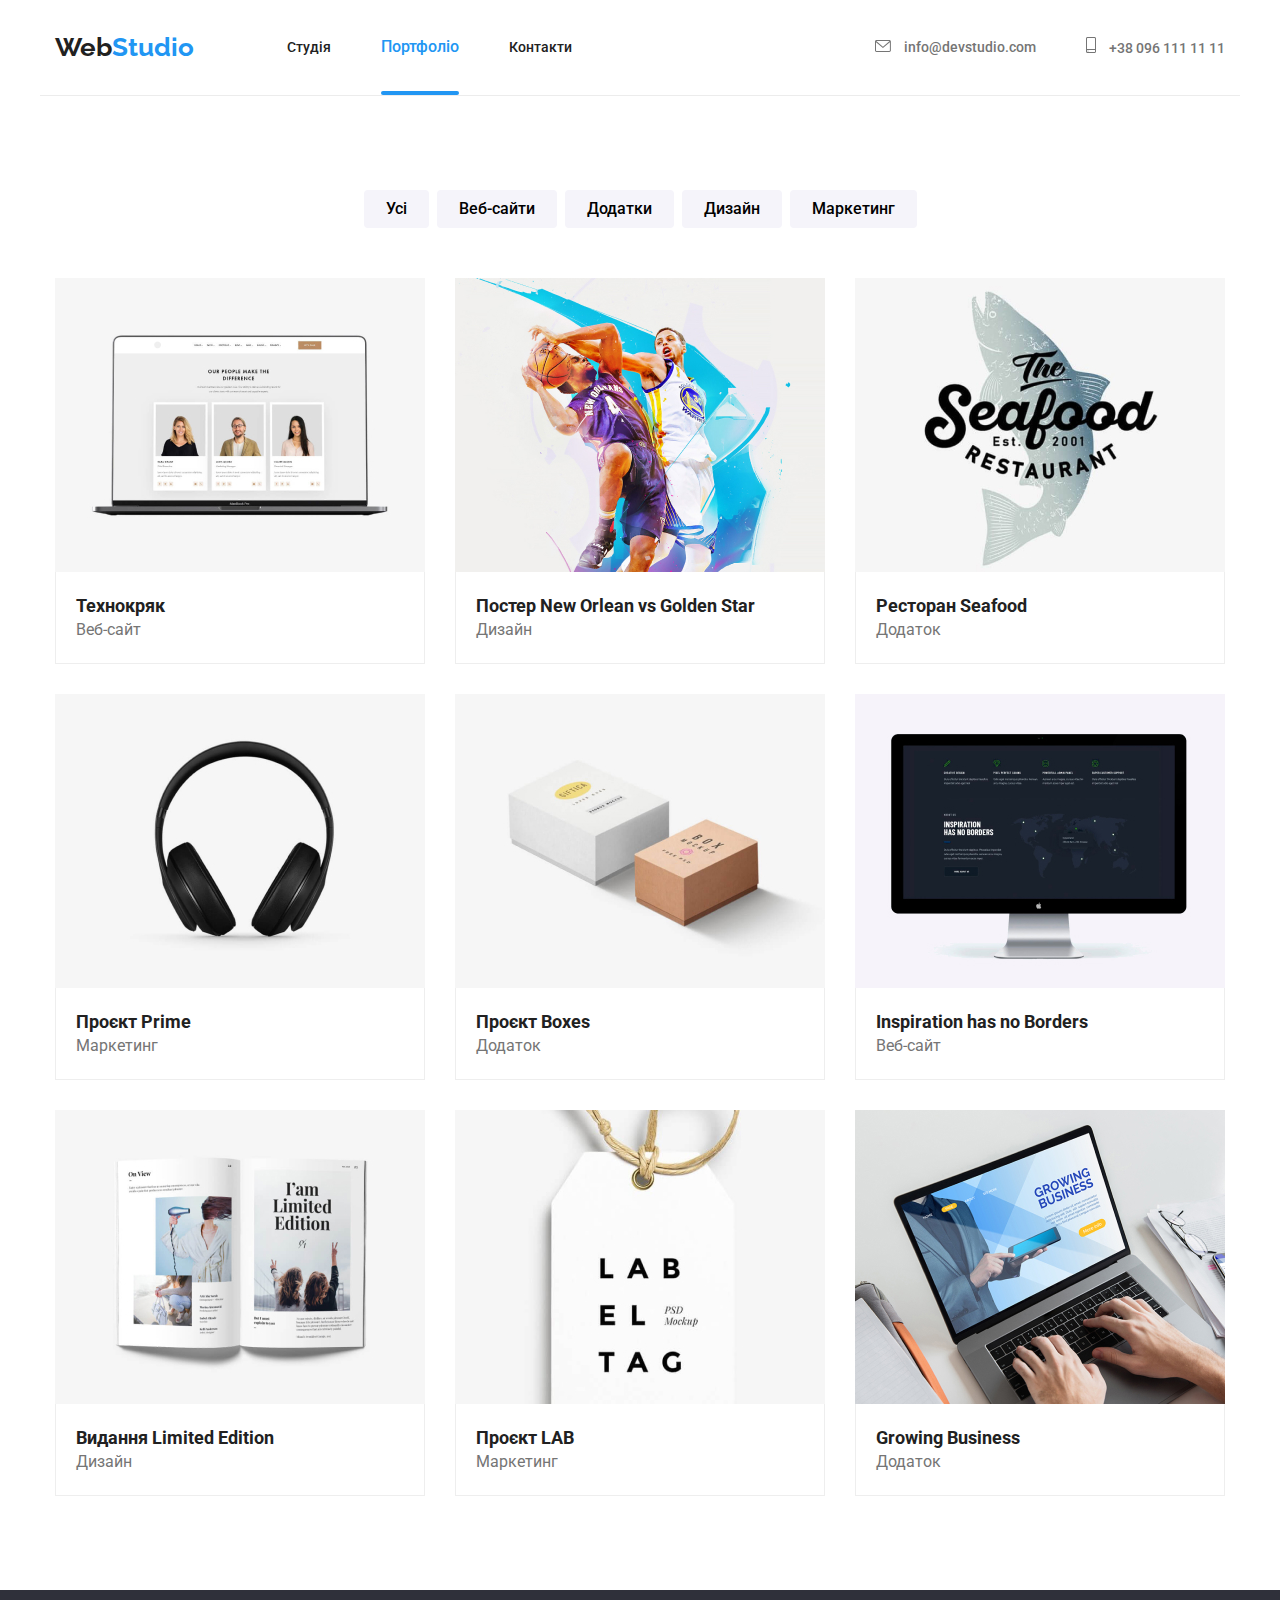
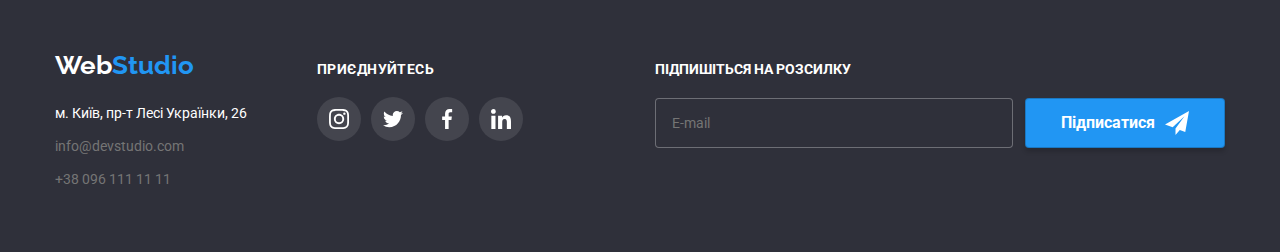
==== commit 63530c4c: "3" ====
--- a/portfolio.html
+++ b/portfolio.html
@@ -24,7 +24,7 @@
       <div class="section header-section">
         <div class="container header-nav">
           <nav class="nav">
-            <a lang="en" class="logo" href="">
+            <a lang="en" class="logo header_logo" href="">
               <span class="logo_special"> Web</span>Studio</a
             >
             <ul class="list">
--- a/css/styles.css
+++ b/css/styles.css
@@ -99,7 +99,7 @@
   line-height: 1.19;
   color: var(--accent-color);
 }
-.heder_logo{
+.header_logo{
   margin-right: 93px;
 }
 
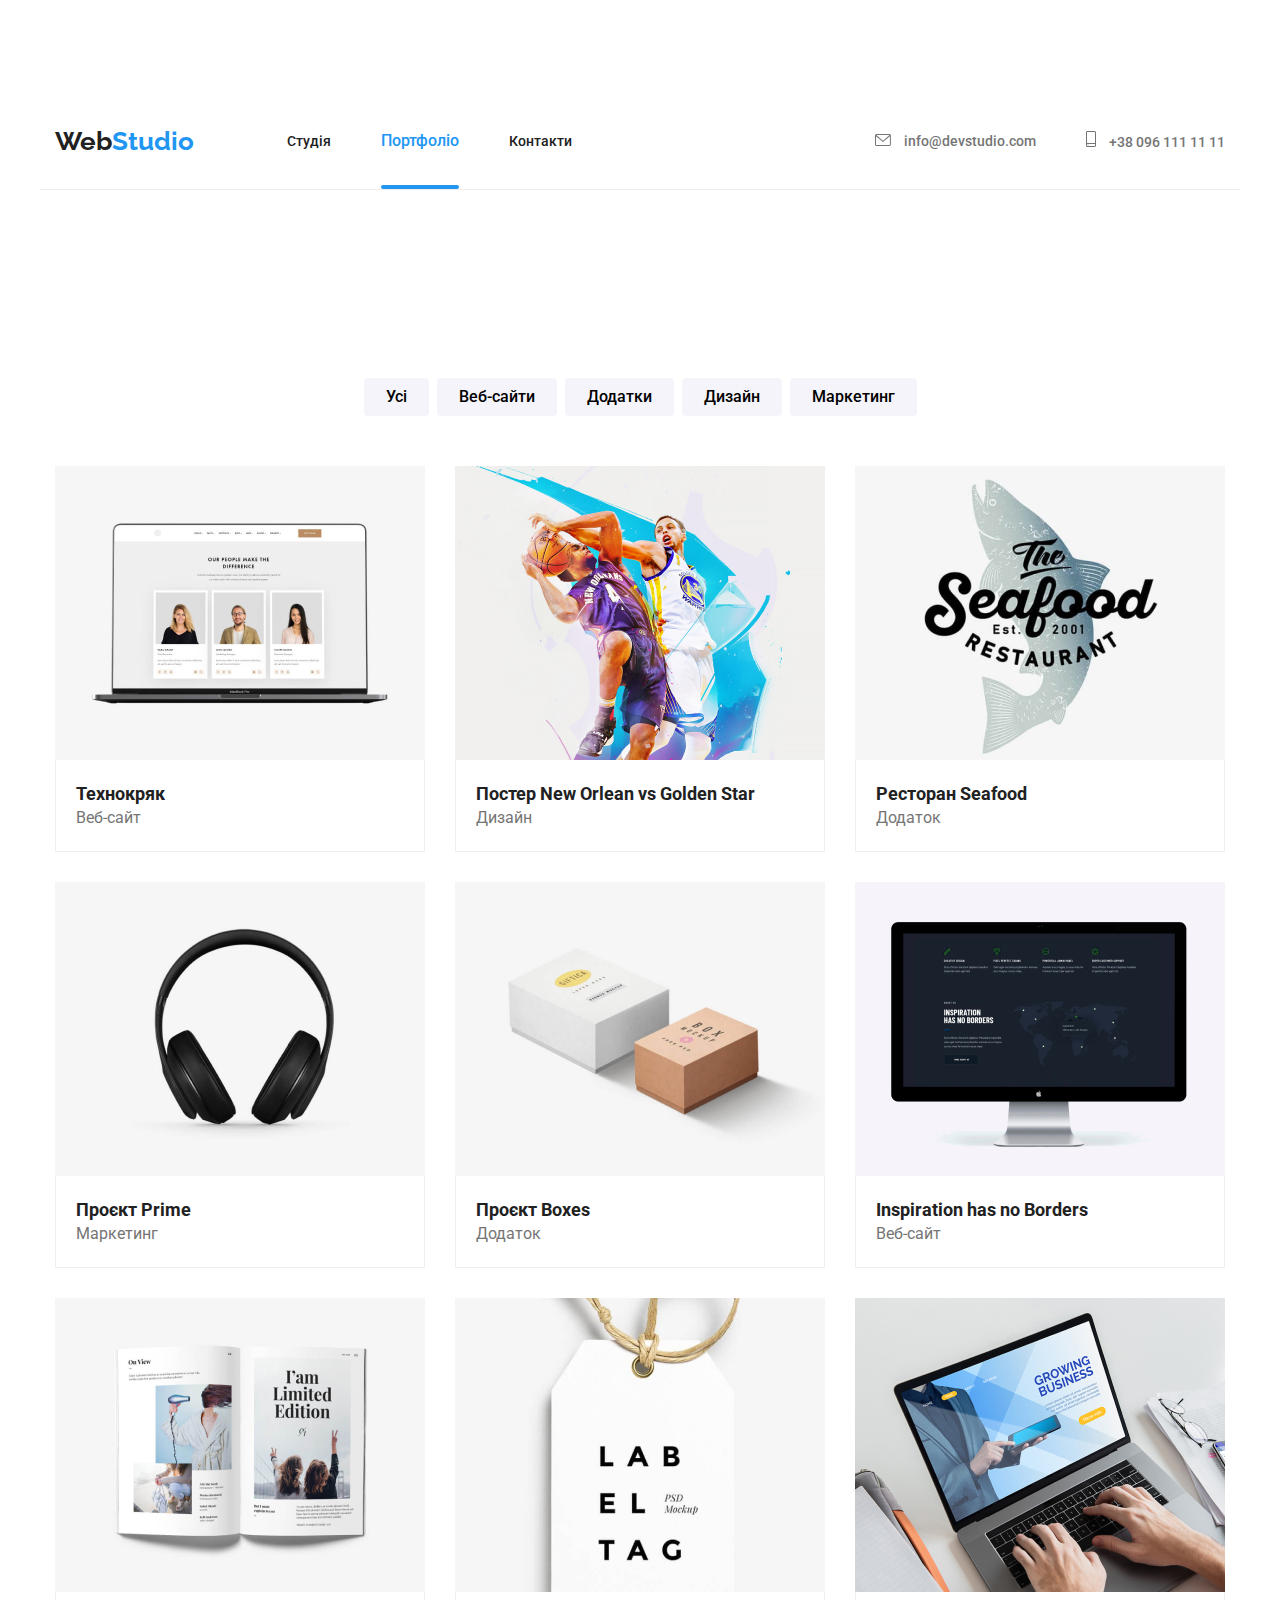
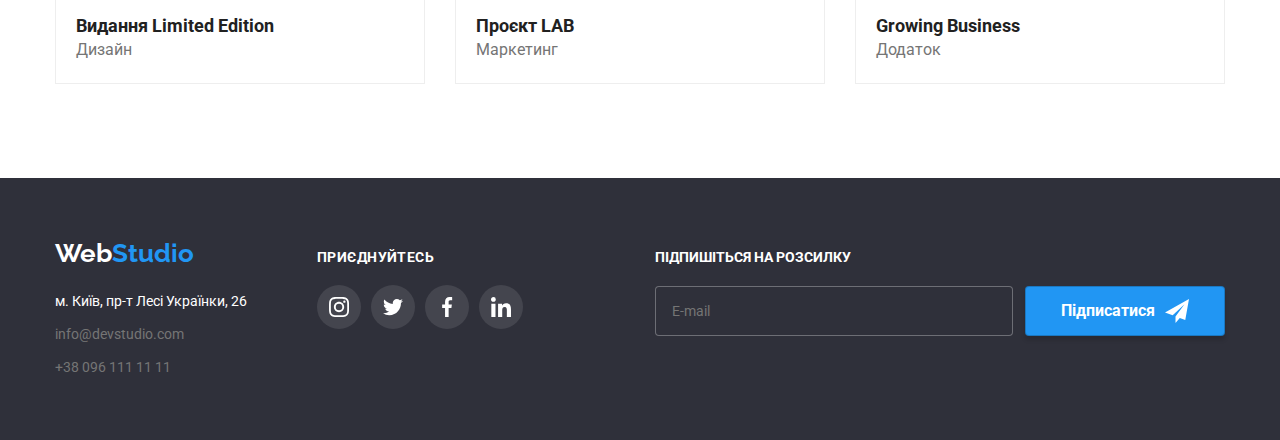
==== commit 180a8a4d: "9" ====
--- a/portfolio.html
+++ b/portfolio.html
@@ -42,7 +42,7 @@
           <ul class="list header_list">
             <li class="header_link">
               <a class="header_all" href="mailto:info@devstudio.com">
-                <svg class="icon-all" width="16" height="12">
+                <svg class="header_icon" width="16" height="12">
                   <use href="./images/icons.svg#envelope"></use>
                 </svg>
                 info@devstudio.com</a
@@ -50,7 +50,7 @@
             </li>
             <li class="header_link">
               <a class="header_all" href="tel:+380961111111">
-                <svg class="icon-all" width="10" height="16">
+                <svg class="header_icon" width="10" height="16">
                   <use href="./images/icons.svg#smartphone"></use>
                 </svg>
                 +38 096 111 11 11</a
--- a/css/main.min.css
+++ b/css/main.min.css
@@ -1 +1 @@
-/*# sourceMappingURL=main.min.css.map */+.logo{font-family:"Raleway",sans-serif;text-decoration:none;font-weight:700;font-size:26px;line-height:1.19;color:#2196f3}.logo_special{color:#212121}.logo_special--color{color:#fff}.header_logo{margin-right:93px}.nav{display:-webkit-box;display:-ms-flexbox;display:flex;-webkit-box-align:center;-ms-flex-align:center;align-items:center}.nav_item--dec{position:relative;color:#2196f3;text-decoration:none}.nav_item--dec::after{content:"";display:block;position:absolute;left:0;top:54px;width:100%;height:4px;border-radius:2px;background-color:#2196f3}.nav_item{font-size:14px;text-decoration:none;color:#212121;-webkit-transition:color 250ms cubic-bezier(0.4, 0, 0.2, 1);transition:color 250ms cubic-bezier(0.4, 0, 0.2, 1)}.nav_item:focus,.nav_item:hover{color:#2196f3}.nav_link:not(:last-child){margin-right:50px}.header{margin:0;font-weight:500;line-height:1.14;background-color:#fff}.header_section{padding:0}.header-nav{padding-top:32px;padding-bottom:32px;display:-webkit-box;display:-ms-flexbox;display:flex;-webkit-box-align:center;-ms-flex-align:center;align-items:center;border-bottom:1px solid #ececec}.header_list{-webkit-box-orient:horizontal;-webkit-box-direction:normal;-ms-flex-direction:row;flex-direction:row;margin-left:auto;-webkit-box-align:center;-ms-flex-align:center;align-items:center}.header_list:not(:last-child){margin-right:50px}.header_all{font-size:14px;text-decoration:none;color:#757575;-webkit-transition:color 250ms cubic-bezier(0.4, 0, 0.2, 1);transition:color 250ms cubic-bezier(0.4, 0, 0.2, 1)}.header_all:hover,.header_all:focus{color:#2196f3}.header_icon{fill:currentColor;margin-right:10px}.form_label{display:-webkit-box;display:-ms-flexbox;display:flex;-webkit-box-pack:start;-ms-flex-pack:start;justify-content:start;text-align:center;margin-bottom:4px}.form_title{font-family:var(--main-font);font-weight:700;font-size:20px;line-height:1.15;text-align:center;color:var(--primmaty-text-color);display:block;margin-bottom:12px;text-transform:none;letter-spacing:.03em}.form_conteiner{position:relative;margin-bottom:10px}.icon{padding:3px}.form_user{font-family:var(--main-font);font-weight:400;font-size:12px;line-height:1.16;color:var(--text-color);text-transform:capitalize}.form_user-input{width:100%;height:40px;border-radius:4px;border:1px solid rgba(33,33,33,.2);padding-left:40px;outline:none;-webkit-transition:border 250ms cubic-bezier(0.4, 0, 0.2, 1);transition:border 250ms cubic-bezier(0.4, 0, 0.2, 1)}.form_user-input:hover,.form_user-input:focus{border:1px solid var(--accent-color)}.icon-user{position:absolute;top:10%;left:15px;-webkit-transform:translateY(150%);transform:translateY(150%);fill:var(--primmaty-text-color);display:-webkit-box;display:-ms-flexbox;display:flex;-webkit-box-pack:center;-ms-flex-pack:center;justify-content:center;-webkit-box-align:center;-ms-flex-align:center;align-items:center}.form_user-input:hover+.icon-user,.form_user-input:focus+.icon-user{fill:#2196f3;-webkit-transition:fill 250ms cubic-bezier(0.4, 0, 0.2, 1);transition:fill 250ms cubic-bezier(0.4, 0, 0.2, 1)}.form_user-coment{width:100%;padding:12px 16px;outline:none;resize:none;border-radius:4px;border:1px solid rgba(33,33,33,.2)}.form_user-coment::-webkit-input-placeholder{font-family:var(--main-font);font-size:12px;line-height:1.16;cursor:pointer;color:rgba(117,117,117,.5)}.form_user-coment::-moz-placeholder{font-family:var(--main-font);font-size:12px;line-height:1.16;cursor:pointer;color:rgba(117,117,117,.5)}.form_user-coment:-ms-input-placeholder{font-family:var(--main-font);font-size:12px;line-height:1.16;cursor:pointer;color:rgba(117,117,117,.5)}.form_user-coment::-ms-input-placeholder{font-family:var(--main-font);font-size:12px;line-height:1.16;cursor:pointer;color:rgba(117,117,117,.5)}.form_user-coment::placeholder{font-family:var(--main-font);font-size:12px;line-height:1.16;cursor:pointer;color:rgba(117,117,117,.5)}.form_user-coment:hover,.form_user-coment:focus{border:1px solid var(--accent-color);-webkit-transition:border 250ms cubic-bezier(0.4, 0, 0.2, 1);transition:border 250ms cubic-bezier(0.4, 0, 0.2, 1)}.form_label-coment{display:-webkit-box;display:-ms-flexbox;display:flex;-webkit-box-pack:start;-ms-flex-pack:start;justify-content:start;text-align:center;gap:8px}.form_user-span{font-family:var(--main-font);font-weight:400;font-size:14px;line-height:1.71;color:var(--text-color);text-transform:none}.form_label-checkbox{display:-webkit-box;display:-ms-flexbox;display:flex;-webkit-box-pack:center;-ms-flex-pack:center;justify-content:center;-webkit-box-align:center;-ms-flex-align:center;align-items:center;gap:9px}.icon-unchecked{opacity:1;-webkit-transition:opacity 250ms cubic-bezier(0.4, 0, 0.2, 1);transition:opacity 250ms cubic-bezier(0.4, 0, 0.2, 1)}.form_input-checkbox:checked+.icon-user-vector .icon-unchecked{opacity:0}.icon-checked{opacity:0;border:1px solid #2196f3;border-radius:2px;-webkit-transition:opacity 250ms cubic-bezier(0.4, 0, 0.2, 1);transition:opacity 250ms cubic-bezier(0.4, 0, 0.2, 1)}.form_input-checkbox:checked+.icon-user-vector .icon-checked{opacity:1}.form_input-checkbox:focus+.icon-user-vector{outline:2px solid var(--accent-color);outline-offset:1px;border-radius:2px}.form_link{color:var(--accent-color)}.form_button{font-family:var(--main-font);font-weight:700;font-size:16px;line-height:1.87;padding:10px 52px;margin-top:30px;color:var(--title-text-color);background-color:#2196f3;border:1px solid #188ce8;-webkit-box-shadow:0px 4px 4px rgba(0,0,0,.15);box-shadow:0px 4px 4px rgba(0,0,0,.15);border-radius:4px;cursor:pointer;-webkit-transition:background-color 250ms cubic-bezier(0.4, 0, 0.2, 1);transition:background-color 250ms cubic-bezier(0.4, 0, 0.2, 1)}.form_button:hover,.form_button:focus{background-color:#188ce8}.slogan{padding-top:200px;padding-bottom:200px;background:#2f303a;text-transform:uppercase;text-align:center}.overline{max-width:1600px;height:600px;margin-left:auto;margin-right:auto;background-image:-webkit-gradient(linear, left top, right top, from(rgba(49, 47, 58, 0.4)), to(rgba(49, 47, 58, 0.4))),url("../images/Img(slog).jpg");background-image:linear-gradient(to right, rgba(49, 47, 58, 0.4), rgba(49, 47, 58, 0.4)),url("../images/Img(slog).jpg");background-repeat:no-repeat;background-position:center;background-size:cover}.backdrop{position:fixed;top:0;left:0;z-index:1000;width:100%;height:100%;background-color:rgba(0,0,0,.2);opacity:1;-webkit-transition:opacity 250ms cubic-bezier(0.4, 0, 0.2, 1);transition:opacity 250ms cubic-bezier(0.4, 0, 0.2, 1)}.backdrop.is-hidden{opacity:0;pointer-events:none;visibility:hidden}.modal{position:absolute;top:50%;left:50%;-webkit-transform:translate(-50%, -50%) scale(1);transform:translate(-50%, -50%) scale(1);min-width:528px;padding:40px;background-color:#fff;-webkit-transition:-webkit-transform 250ms cubic-bezier(0.4, 0, 0.2, 1);transition:-webkit-transform 250ms cubic-bezier(0.4, 0, 0.2, 1);transition:transform 250ms cubic-bezier(0.4, 0, 0.2, 1);transition:transform 250ms cubic-bezier(0.4, 0, 0.2, 1), -webkit-transform 250ms cubic-bezier(0.4, 0, 0.2, 1)}.modal_button{position:absolute;top:8px;right:8px;padding:6px;border:1px solid rgba(0,0,0,.1);border-radius:50%;display:-webkit-box;display:-ms-flexbox;display:flex;-webkit-box-align:center;-ms-flex-align:center;align-items:center;-webkit-box-pack:center;-ms-flex-pack:center;justify-content:center;width:30px;height:30px;background-color:rgba(0,0,0,0);cursor:pointer}.modal_button--decor:hover{fill:#2196f3;-webkit-transition:fill 250ms cubic-bezier(0.4, 0, 0.2, 1);transition:fill 250ms cubic-bezier(0.4, 0, 0.2, 1)}.cnt{font-size:44px;line-height:1.36;color:#fff;width:696px;margin:0 auto 30px}.button{padding:10px 32px;font-size:16px;font-weight:700;line-height:1.87;color:#fff;background-color:#2196f3;cursor:pointer;margin:0 auto;display:block;border:none;border-radius:4px;-webkit-transition:background-color 250ms cubic-bezier(0.4, 0, 0.2, 1);transition:background-color 250ms cubic-bezier(0.4, 0, 0.2, 1)}.button:hover,.button:focus{background-color:#188ce8}.about_box{width:270px;height:120px;background-color:#f5f4fa;display:-webkit-box;display:-ms-flexbox;display:flex;-webkit-box-pack:center;-ms-flex-pack:center;justify-content:center;-webkit-box-align:center;-ms-flex-align:center;align-items:center;margin-bottom:25px}.about_item:not(:last-child){margin-right:30px}.about_subtitle{text-transform:uppercase;font-size:14px;line-height:1.14;margin-bottom:10px}.about_text{font-family:"Roboto",sans-serif;font-style:normal;font-weight:400;font-size:14px;line-height:1.74;color:#757575}.images{padding-top:0}.images_headline{font-size:36px;line-height:1.16;text-align:center;margin-bottom:50px}.images_img{display:block;max-width:100%}.images_item{position:relative}.images_item:not(:last-child){margin-right:30px}.images_overline{position:absolute;bottom:0;width:100%;height:70px;z-index:100;background-color:rgba(47,48,58,.8);display:-webkit-box;display:-ms-flexbox;display:flex;-webkit-box-pack:center;-ms-flex-pack:center;justify-content:center;-webkit-box-align:center;-ms-flex-align:center;align-items:center}.images_title{font-family:"Roboto",sans-serif;font-weight:700;font-size:14px;line-height:1.14;text-align:center;text-transform:uppercase;color:#fff}.holder_caption{font-family:"Roboto",sans-serif;color:#212121;font-size:36px;font-weight:700;line-height:1.16;text-align:center;margin-bottom:50px}.holder_item:not(:last-child){margin-right:30px}.holder_all{fill:#afb1b8;display:-webkit-box;display:-ms-flexbox;display:flex;-webkit-box-pack:center;-ms-flex-pack:center;justify-content:center;-webkit-box-align:center;-ms-flex-align:center;align-items:center;width:170px;height:92px;border:1px solid #afb1b8;border-radius:4px;-webkit-transition:border 250ms cubic-bezier(0.4, 0, 0.2, 1),fill 250ms cubic-bezier(0.4, 0, 0.2, 1);transition:border 250ms cubic-bezier(0.4, 0, 0.2, 1),fill 250ms cubic-bezier(0.4, 0, 0.2, 1)}.holder_all:hover{fill:#2196f3;border:1px solid #2196f3}.buttons{margin-bottom:50px;-webkit-box-pack:center;-ms-flex-pack:center;justify-content:center;gap:8px}.buttons_btn{font-family:inherit;font-weight:500;font-size:16px;line-height:1.62;background-color:#f5f4fa;text-decoration:none;cursor:pointer;border-radius:4px;border:none;padding:6px 22px;-webkit-transition:color 250ms cubic-bezier(0.4, 0, 0.2, 1),background-color 250ms cubic-bezier(0.4, 0, 0.2, 1),-webkit-box-shadow 250ms cubic-bezier(0.4, 0, 0.2, 1);transition:color 250ms cubic-bezier(0.4, 0, 0.2, 1),background-color 250ms cubic-bezier(0.4, 0, 0.2, 1),-webkit-box-shadow 250ms cubic-bezier(0.4, 0, 0.2, 1);transition:color 250ms cubic-bezier(0.4, 0, 0.2, 1),background-color 250ms cubic-bezier(0.4, 0, 0.2, 1),box-shadow 250ms cubic-bezier(0.4, 0, 0.2, 1);transition:color 250ms cubic-bezier(0.4, 0, 0.2, 1),background-color 250ms cubic-bezier(0.4, 0, 0.2, 1),box-shadow 250ms cubic-bezier(0.4, 0, 0.2, 1),-webkit-box-shadow 250ms cubic-bezier(0.4, 0, 0.2, 1)}.buttons_btn:focus,.buttons_btn:hover{background-color:var(--accent-color);color:var(--title-text-color);border-radius:4px;border:none;-webkit-box-shadow:0 2px 2px 0 rgba(0,0,0,.12),0 1px 2px 0 rgba(0,0,0,.08),0 3px 1px 0 rgba(0,0,0,.1);box-shadow:0 2px 2px 0 rgba(0,0,0,.12),0 1px 2px 0 rgba(0,0,0,.08),0 3px 1px 0 rgba(0,0,0,.1)}.main{color:#212121;text-decoration:none}.main_list{display:-webkit-box;display:-ms-flexbox;display:flex;-ms-flex-wrap:wrap;flex-wrap:wrap;gap:30px}.main_all{display:block;text-decoration:none;-webkit-transition:-webkit-box-shadow 250ms cubic-bezier(0.4, 0, 0.2, 1);transition:-webkit-box-shadow 250ms cubic-bezier(0.4, 0, 0.2, 1);transition:box-shadow 250ms cubic-bezier(0.4, 0, 0.2, 1);transition:box-shadow 250ms cubic-bezier(0.4, 0, 0.2, 1), -webkit-box-shadow 250ms cubic-bezier(0.4, 0, 0.2, 1)}.main_all:hover{-webkit-box-shadow:1px 4px 6px rgba(0,0,0,.16),0px 4px 4px rgba(0,0,0,.06),0px 1px 1px rgba(0,0,0,.12);box-shadow:1px 4px 6px rgba(0,0,0,.16),0px 4px 4px rgba(0,0,0,.06),0px 1px 1px rgba(0,0,0,.12)}.main_title-meta{padding:24px 20px;border-right:1px solid #eee;border-bottom:1px solid #eee;border-left:1px solid #eee}.main_thumb{position:relative;overflow:hidden}.main_overlay{position:absolute;width:100%;height:100%;top:0;left:0;padding:63px 24px;background-color:rgba(33,150,243,.9);-webkit-transform:translateY(100%);transform:translateY(100%);-webkit-transition:-webkit-transform 250ms cubic-bezier(0.4, 0, 0.2, 1);transition:-webkit-transform 250ms cubic-bezier(0.4, 0, 0.2, 1);transition:transform 250ms cubic-bezier(0.4, 0, 0.2, 1);transition:transform 250ms cubic-bezier(0.4, 0, 0.2, 1), -webkit-transform 250ms cubic-bezier(0.4, 0, 0.2, 1)}.main_all:hover .main_overlay{-webkit-transform:translateY(0%);transform:translateY(0%)}.main_overlay-text{font-family:"Roboto",sans-serif;font-style:normal;font-weight:400;font-size:18px;line-height:1.55;color:#fff}.main_title{margin-bottom:4px;color:#212121;font-weight:700;font-size:18px}.main_meta{font-weight:400;font-size:16px;color:#757575}.main_img{display:block;max-width:100%;height:auto}.social{display:-webkit-box;display:-ms-flexbox;display:flex;-webkit-box-pack:justify;-ms-flex-pack:justify;justify-content:space-between;-webkit-box-align:center;-ms-flex-align:center;align-items:center}.social_link{display:-webkit-box;display:-ms-flexbox;display:flex;-webkit-box-pack:center;-ms-flex-pack:center;justify-content:center;-webkit-box-align:center;-ms-flex-align:center;align-items:center;-webkit-box-orient:horizontal;-webkit-box-direction:normal;-ms-flex-direction:row;flex-direction:row;width:44px;height:44px;border-radius:50%;fill:#afb1b8;-webkit-transition:background-color 250ms cubic-bezier(0.4, 0, 0.2, 1),fill 250ms cubic-bezier(0.4, 0, 0.2, 1),-webkit-box-shadow 250ms cubic-bezier(0.4, 0, 0.2, 1);transition:background-color 250ms cubic-bezier(0.4, 0, 0.2, 1),fill 250ms cubic-bezier(0.4, 0, 0.2, 1),-webkit-box-shadow 250ms cubic-bezier(0.4, 0, 0.2, 1);transition:background-color 250ms cubic-bezier(0.4, 0, 0.2, 1),fill 250ms cubic-bezier(0.4, 0, 0.2, 1),box-shadow 250ms cubic-bezier(0.4, 0, 0.2, 1);transition:background-color 250ms cubic-bezier(0.4, 0, 0.2, 1),fill 250ms cubic-bezier(0.4, 0, 0.2, 1),box-shadow 250ms cubic-bezier(0.4, 0, 0.2, 1),-webkit-box-shadow 250ms cubic-bezier(0.4, 0, 0.2, 1)}.social_link:hover{fill:#fff;background-color:#2196f3;border-radius:50%;-webkit-box-shadow:0px 4px 4px 0px rgba(0,0,0,.25);box-shadow:0px 4px 4px 0px rgba(0,0,0,.25)}.nero{background:#f5f4fa}.nero_caption{font-weight:700;font-size:36px;line-height:1.16;text-align:center;margin-bottom:50px}.nero_title{font-weight:500;font-size:16px;line-height:1.18;margin-bottom:13px;margin-left:auto;margin-right:auto}.nero_meta{color:var(--text-color);font-weight:400;margin-bottom:10px}.nero_container{padding:30px}.nero_item{font-weight:400;background-color:var(--title-text-color);text-align:center;border-radius:1px;-webkit-box-shadow:0px 2px 1px 0px rgba(0,0,0,.2),0px 1px 1px 0px rgba(0,0,0,.14),0px 1px 3px 0px rgba(0,0,0,.12);box-shadow:0px 2px 1px 0px rgba(0,0,0,.2),0px 1px 1px 0px rgba(0,0,0,.14),0px 1px 3px 0px rgba(0,0,0,.12)}.nero_item:not(:last-child){margin-right:30px}.nero_img{display:block;max-width:100%}.visually-hidden{position:absolute;white-space:nowrap;width:1px;height:1px;overflow:hidden;border:0;padding:0;clip:rect(0 0 0 0);-webkit-clip-path:inset(50%);clip-path:inset(50%);margin:-1px}.footer-form{display:-webkit-box;display:-ms-flexbox;display:flex;-webkit-box-align:center;-ms-flex-align:center;align-items:center}.footer-form_title{display:block;font-family:"Roboto",sans-serif;font-weight:700;font-size:14px;line-height:1.14;text-transform:uppercase;color:#fff;margin-bottom:20px}.footer-form_input{width:358px;height:50px;border:1px solid rgba(255,255,255,.3);border-radius:4px;background-color:#2f303a;padding-left:16px;color:var(--title-text-color)}.footer-form_icon{fill:#fff;margin-left:10px}.footer-form_btn{font-family:"Roboto",sans-serif;font-weight:700;font-size:16px;line-height:1.88;color:var(--title-text-color);background:#2196f3;width:200px;height:50px;border:1px solid rgba(0,0,0,.2);-webkit-box-shadow:0px 4px 4px rgba(0,0,0,.15);box-shadow:0px 4px 4px rgba(0,0,0,.15);border-radius:4px;display:-webkit-box;display:-ms-flexbox;display:flex;-webkit-box-align:center;-ms-flex-align:center;align-items:center;-webkit-box-pack:center;-ms-flex-pack:center;justify-content:center;margin-left:12px;cursor:pointer}.footer-form_btn:hover,.footer-form_btn:focus{-webkit-box-shadow:0px 4px 4px rgba(0,0,0,.15);box-shadow:0px 4px 4px rgba(0,0,0,.15);-webkit-transition:-webkit-box-shadow 250ms cubic-bezier(0.4, 0, 0.2, 1);transition:-webkit-box-shadow 250ms cubic-bezier(0.4, 0, 0.2, 1);transition:box-shadow 250ms cubic-bezier(0.4, 0, 0.2, 1);transition:box-shadow 250ms cubic-bezier(0.4, 0, 0.2, 1), -webkit-box-shadow 250ms cubic-bezier(0.4, 0, 0.2, 1)}.page{font-family:"Roboto",sans-serif;font-size:16px;color:#212121}.container{width:1200px;padding-left:15px;padding-right:15px;margin-left:auto;margin-right:auto}.section{padding-top:94px;padding-bottom:94px}.list{text-decoration:none;color:currentColor;list-style:none;margin:0;padding:0;display:-webkit-box;display:-ms-flexbox;display:flex}h1,h2,h3,h4,p{margin:0}.footer{padding-top:60px;padding-bottom:60px;font-size:14px;line-height:1.71;font-weight:400;background-color:#2f303a}.footer_section{padding:0}.footer_link-type{margin-top:20px}.footer_list{text-decoration:none;color:currentColor;list-style:none;-webkit-padding-start:0;padding-inline-start:0;margin:0}.footer_list:not(:last-child){margin-bottom:9px}.footer_type{color:#fff;text-decoration:none;font-style:normal;-webkit-transition:color 250ms cubic-bezier(0.4, 0, 0.2, 1);transition:color 250ms cubic-bezier(0.4, 0, 0.2, 1)}.footer_type:hover,.footer_type:focus{color:#188ce8}.footer_all{font-style:normal;font-weight:400;font-family:"Roboto",sans-serif;color:#757575;text-decoration:none;-webkit-transition:color 250ms cubic-bezier(0.4, 0, 0.2, 1);transition:color 250ms cubic-bezier(0.4, 0, 0.2, 1)}.footer_all:hover,.footer_all:focus{color:#188ce8}.footer_title{text-transform:uppercase;font-family:"Roboto",sans-serif;font-weight:700;font-size:14px;line-height:1.16;letter-spacing:.03em;color:#fff;margin-bottom:20px}.footer_container{display:-webkit-box;display:-ms-flexbox;display:flex;-webkit-box-align:baseline;-ms-flex-align:baseline;align-items:baseline}.footer_special{margin-right:70px}.footer_link-icons{display:-webkit-box;display:-ms-flexbox;display:flex;-webkit-box-pack:center;-ms-flex-pack:center;justify-content:center;-webkit-box-align:center;-ms-flex-align:center;align-items:center;width:44px;height:44px;fill:#fff;border-radius:50%;background-color:rgba(255,255,255,.1);-webkit-transition:background-color 250ms cubic-bezier(0.4, 0, 0.2, 1),fill 250ms cubic-bezier(0.4, 0, 0.2, 1),-webkit-box-shadow 250ms cubic-bezier(0.4, 0, 0.2, 1);transition:background-color 250ms cubic-bezier(0.4, 0, 0.2, 1),fill 250ms cubic-bezier(0.4, 0, 0.2, 1),-webkit-box-shadow 250ms cubic-bezier(0.4, 0, 0.2, 1);transition:background-color 250ms cubic-bezier(0.4, 0, 0.2, 1),fill 250ms cubic-bezier(0.4, 0, 0.2, 1),box-shadow 250ms cubic-bezier(0.4, 0, 0.2, 1);transition:background-color 250ms cubic-bezier(0.4, 0, 0.2, 1),fill 250ms cubic-bezier(0.4, 0, 0.2, 1),box-shadow 250ms cubic-bezier(0.4, 0, 0.2, 1),-webkit-box-shadow 250ms cubic-bezier(0.4, 0, 0.2, 1)}.footer_link-icons:hover{fill:#fff;background-color:#2196f3;border-radius:50%;-webkit-box-shadow:0px 4px 4px 0px rgba(0,0,0,.25);box-shadow:0px 4px 4px 0px rgba(0,0,0,.25)}.footer_item-icons:not(:last-child){margin-right:10px}.footer_item:not(:last-child){margin-right:30px}.footer_container-form{margin-left:auto}/*# sourceMappingURL=main.min.css.map */--- a/css/styles.css
+++ b/css/styles.css
@@ -1,19 +1,17 @@
-:root {
-  /* Fonts*/
+:root{  
+   /**Fonts */
  --main-font: 'Roboto', sans-serif;
  --secondary-font: 'Raleway', sans-serif;
-
-    /* Text color*/
-  --primmaty-text-color: #212121;
-  --title-text-color: #ffffff;
-  --text-color: #757575;
-  --accent-color: #2196F3;
-
-  /* Backgroundcolor*/
-  --primmaty-bg-cl: #F5F5F5;
-  --accent-bg-cl: #2F303A;
-}
-
+/* Text-color */
+ --primmaty-text-color: #212121;
+ --title-text-color: #ffffff;
+ --text-color: #757575;
+/* Background-color */
+ --accent-color: #2196F3;
+ --primmaty-bg-cl: #F5F5F5;
+ --accent-bg-cl: #2F303A;
+
+}
 .page {
   font-family:var(--main-font);
   font-size:16px;
@@ -76,7 +74,7 @@
   background-color:var(--title-text-color);
  
 }
-.header-section {
+.header_section {
   padding: 0;
 }
 .header-nav {
@@ -152,7 +150,7 @@
   margin-right: 50px;
 }
 
-.icon-all {
+.header_icon {
 fill: currentColor;
  margin-right:10px ;
 }
@@ -162,13 +160,13 @@
   text-decoration: none;
   color:var(--text-color);
   transition: color 250ms cubic-bezier(0.4, 0, 0.2, 1);
-}
-
+
+}
 .header_all:hover,
 .header_all:focus {
   color:var(--accent-color );
-} 
-
+ 
+}
 /**
   |============================
   | Slogan
@@ -223,7 +221,7 @@
   pointer-events:none;
   visibility: hidden;
 }
-.button-modal{
+.modal_button{
 position:absolute;
 top:8px;
 right:8px;
@@ -238,7 +236,7 @@
 background-color:transparent;
 cursor: pointer;
 }
-.button-modal-icon:hover {
+.modal_button--decor:hover {
 fill:#2196F3;
 transition: fill 250ms cubic-bezier(0.4, 0, 0.2, 1);
 }
@@ -268,8 +266,8 @@
 
 }
 
-.button:hover,
-.button:focus {
+ .button:hover,
+ .button:focus {
   background-color:#188CE8;
 } 
 /**
@@ -285,6 +283,7 @@
   margin-bottom:4px;
 
 }
+
 .form_title{
   font-family:var(--main-font);
     font-weight: 700;
@@ -297,7 +296,7 @@
     text-transform: none;
     letter-spacing:0.03em;
 }
-.form_user-conteiner {
+.form_conteiner {
 position: relative;
 margin-bottom: 10px;
 }
@@ -550,7 +549,7 @@
  font-weight:400; 
  margin-bottom:10px;
 }
-.nero_title-meta{
+.nero_container{
 padding:30px;
 
 }
@@ -653,8 +652,8 @@
   background-color 250ms cubic-bezier(0.4, 0, 0.2, 1),
   box-shadow 250ms cubic-bezier(0.4, 0, 0.2, 1);
 }
-.buttons_btn:focus,
-.buttons_btn:hover {
+ .buttons_btn:focus,
+ .buttons_btn:hover {
   background-color: var(--accent-color);
   color:var(--title-text-color);
   border-radius:4px;
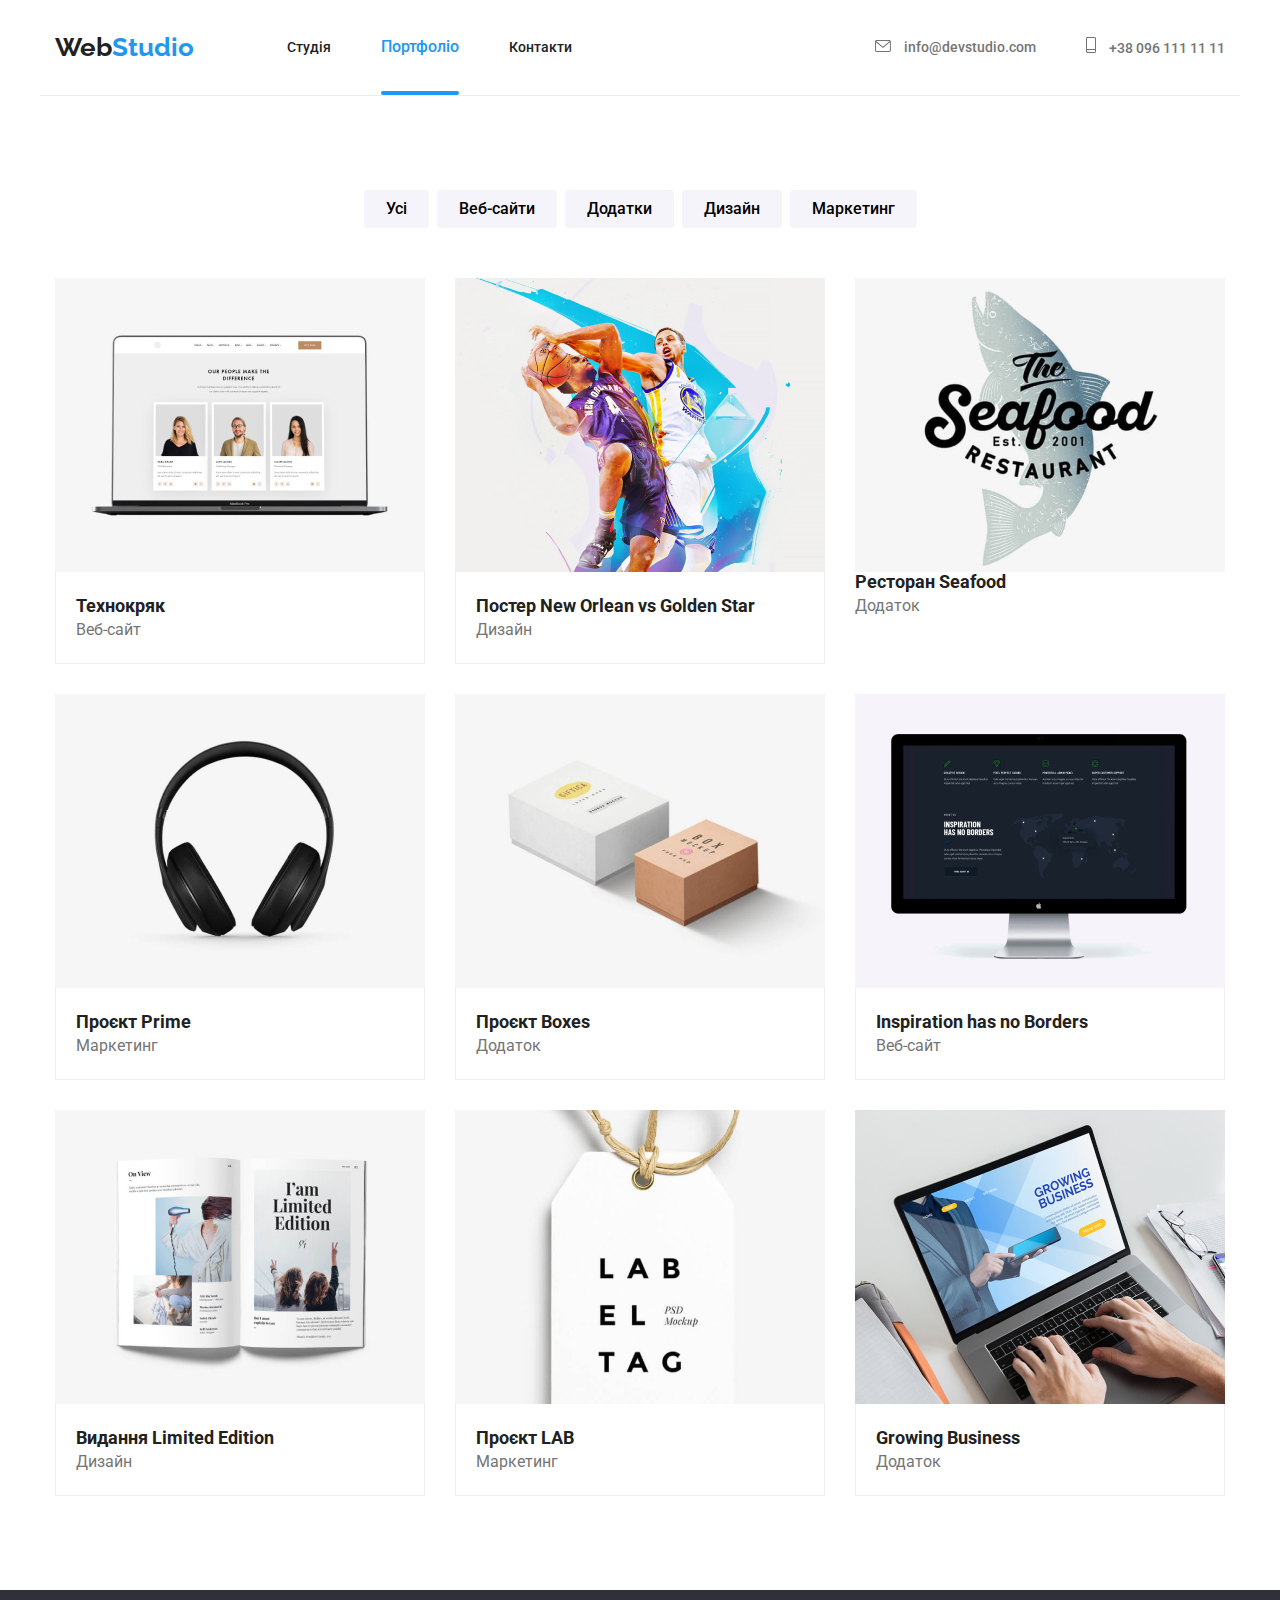
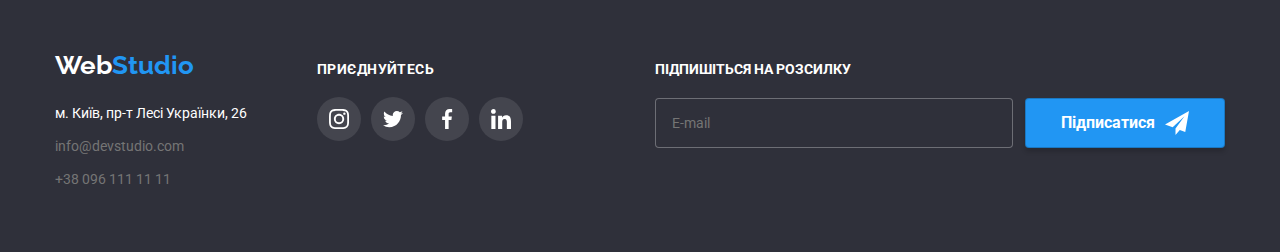
==== commit 2f957934: "t9" ====
--- a/portfolio.html
+++ b/portfolio.html
@@ -21,36 +21,36 @@
   <body class="page">
     <!-- Header section -->
     <header class="header">
-      <div class="section header-section">
-        <div class="container header-nav">
+      <div class="section header__section">
+        <div class="container header__nav">
           <nav class="nav">
-            <a lang="en" class="logo header_logo" href="">
-              <span class="logo_special"> Web</span>Studio</a
+            <a lang="en" class="logo header__logo" href="">
+              <span class="logo__special"> Web</span>Studio</a
             >
             <ul class="list">
-              <li class="nav_link">
-                <a class="nav_item" href="./index.html">Студія</a>
-              </li>
-              <li class="nav_link">
-                <a class="nav_item--dec" href="./portfolio.html"> Портфоліо</a>
-              </li>
-              <li class="nav_link">
-                <a class="nav_item" href="">Контакти</a>
+              <li class="nav__link">
+                <a class="nav__item" href="./index.html">Студія</a>
+              </li>
+              <li class="nav__link">
+                <a class="nav__item--dec" href="./portfolio.html"> Портфоліо</a>
+              </li>
+              <li class="nav__link">
+                <a class="nav__item" href="">Контакти</a>
               </li>
             </ul>
           </nav>
-          <ul class="list header_list">
-            <li class="header_link">
-              <a class="header_all" href="mailto:info@devstudio.com">
-                <svg class="header_icon" width="16" height="12">
+          <ul class="list header__list">
+            <li class="header__link">
+              <a class="header__all" href="mailto:info@devstudio.com">
+                <svg class="header__icon" width="16" height="12">
                   <use href="./images/icons.svg#envelope"></use>
                 </svg>
                 info@devstudio.com</a
               >
             </li>
-            <li class="header_link">
-              <a class="header_all" href="tel:+380961111111">
-                <svg class="header_icon" width="10" height="16">
+            <li class="header__link">
+              <a class="header__all" href="tel:+380961111111">
+                <svg class="header__icon" width="10" height="16">
                   <use href="./images/icons.svg#smartphone"></use>
                 </svg>
                 +38 096 111 11 11</a
@@ -66,251 +66,251 @@
         <div class="container">
           <h1 class="visually-hidden">Список наших робіт</h1>
           <ul class="list buttons">
-            <li><button class="buttons_btn" type="button">Усі</button></li>
+            <li><button class="buttons__btn" type="button">Усі</button></li>
             <li>
-              <button class="buttons_btn" type="button">Веб-сайти</button>
-            </li>
-            <li><button class="buttons_btn" type="button">Додатки</button></li>
-            <li><button class="buttons_btn" type="button">Дизайн</button></li>
+              <button class="buttons__btn" type="button">Веб-сайти</button>
+            </li>
+            <li><button class="buttons__btn" type="button">Додатки</button></li>
+            <li><button class="buttons__btn" type="button">Дизайн</button></li>
             <li>
-              <button class="buttons_btn" type="button">Маркетинг</button>
+              <button class="buttons__btn" type="button">Маркетинг</button>
             </li>
           </ul>
-          <ul class="list main_list">
-            <li class="main_item">
-              <a class="main_all" href="">
-                <div class="main_thumb">
-                  <img
-                    class="main_img"
+          <ul class="list main__list">
+            <li class="main__item">
+              <a class="main__all" href="">
+                <div class="main__thumb">
+                  <img
+                    class="main__img"
                     src="./images/img(21).jpg"
                     alt="На фото дизайн веб-сайту"
                     width="370"
                     height="295"
                   />
-                  <div class="main_overlay">
-                    <p class="main_overlay-text">
-                      Ресурс пропонує комплексні пропозиції з різним рівнем
-                      функціоналу та сервісів. Все це дозволить відвідувачу
-                      отримати вичерпні відомості про компанію чи приватну
-                      особу.
-                    </p>
-                  </div>
-                </div>
-                <div class="main_title-meta">
-                  <h3 class="main_title">Технокряк</h3>
-                  <p class="main_meta">Веб-сайт</p>
-                </div>
-              </a>
-            </li>
-            <li class="main_item">
-              <a class="main_all" href="">
-                <div class="main_thumb">
-                  <img
-                    class="main_img"
+                  <div class="main__overlay">
+                    <p class="main__overlay-text">
+                      Ресурс пропонує комплексні пропозиції з різним рівнем
+                      функціоналу та сервісів. Все це дозволить відвідувачу
+                      отримати вичерпні відомості про компанію чи приватну
+                      особу.
+                    </p>
+                  </div>
+                </div>
+                <div class="main__container">
+                  <h3 class="main__title">Технокряк</h3>
+                  <p class="main__meta">Веб-сайт</p>
+                </div>
+              </a>
+            </li>
+            <li class="main__item">
+              <a class="main__all" href="">
+                <div class="main__thumb">
+                  <img
+                    class="main__img"
                     src="./images/img(22).jpg"
                     alt="На фото  дизайн постеру з баскетбольного матчу"
                     width="370"
                     height="295"
                   />
-                  <div class="main_overlay">
-                    <p class="main_overlay-text">
-                      Ресурс пропонує комплексні пропозиції з різним рівнем
-                      функціоналу та сервісів. Все це дозволить відвідувачу
-                      отримати вичерпні відомості про компанію чи приватну
-                      особу.
-                    </p>
-                  </div>
-                </div>
-                <div class="main_title-meta">
-                  <h3 class="main_title">
+                  <div class="main__overlay">
+                    <p class="main__overlay-text">
+                      Ресурс пропонує комплексні пропозиції з різним рівнем
+                      функціоналу та сервісів. Все це дозволить відвідувачу
+                      отримати вичерпні відомості про компанію чи приватну
+                      особу.
+                    </p>
+                  </div>
+                </div>
+                <div class="main__container">
+                  <h3 class="main__title">
                     Постер <span lang="en">New Orlean vs Golden Star</span>
                   </h3>
-                  <p class="main_meta">Дизайн</p>
-                </div>
-              </a>
-            </li>
-            <li class="main_item">
-              <a class="main_all" href="">
-                <div class="main_thumb">
-                  <img
-                    class="main_img"
+                  <p class="main__meta">Дизайн</p>
+                </div>
+              </a>
+            </li>
+            <li class="main__item">
+              <a class="main__all" href="">
+                <div class="main__thumb">
+                  <img
+                    class="main__img"
                     src="./images/img(23).jpg"
                     alt="На фото дизайн реклами ресторану"
                     width="370"
                     height="295"
                   />
-                  <div class="main_overlay">
-                    <p class="main_overlay-text">
-                      Ресурс пропонує комплексні пропозиції з різним рівнем
-                      функціоналу та сервісів. Все це дозволить відвідувачу
-                      отримати вичерпні відомості про компанію чи приватну
-                      особу.
-                    </p>
-                  </div>
-                </div>
-                <div class="main_title-meta">
-                  <h3 class="main_title">
+                  <div class="main__overlay">
+                    <p class="main__overlay-text">
+                      Ресурс пропонує комплексні пропозиції з різним рівнем
+                      функціоналу та сервісів. Все це дозволить відвідувачу
+                      отримати вичерпні відомості про компанію чи приватну
+                      особу.
+                    </p>
+                  </div>
+                </div>
+                <div class="main___container">
+                  <h3 class="main__title">
                     Ресторан <span lang="en">Seafood</span>
                   </h3>
-                  <p class="main_meta">Додаток</p>
-                </div>
-              </a>
-            </li>
-            <li class="main_item">
-              <a class="main_all" href="">
-                <div class="main_thumb">
-                  <img
-                    class="main_img"
+                  <p class="main__meta">Додаток</p>
+                </div>
+              </a>
+            </li>
+            <li class="main__item">
+              <a class="main__all" href="">
+                <div class="main__thumb">
+                  <img
+                    class="main__img"
                     src="./images/img(24).jpg"
                     alt="На фото дизайн проекту"
                     width="370"
                     height="295"
                   />
-                  <div class="main_overlay">
-                    <p class="main_overlay-text">
-                      Ресурс пропонує комплексні пропозиції з різним рівнем
-                      функціоналу та сервісів. Все це дозволить відвідувачу
-                      отримати вичерпні відомості про компанію чи приватну
-                      особу.
-                    </p>
-                  </div>
-                </div>
-                <div class="main_title-meta">
-                  <h3 class="main_title">
+                  <div class="main__overlay">
+                    <p class="main__overlay-text">
+                      Ресурс пропонує комплексні пропозиції з різним рівнем
+                      функціоналу та сервісів. Все це дозволить відвідувачу
+                      отримати вичерпні відомості про компанію чи приватну
+                      особу.
+                    </p>
+                  </div>
+                </div>
+                <div class="main__container">
+                  <h3 class="main__title">
                     Проєкт <span lang="en">Prime</span>
                   </h3>
-                  <p class="main_meta">Маркетинг</p>
+                  <p class="main__meta">Маркетинг</p>
                 </div></a
               >
             </li>
-            <li class="main_item">
-              <a class="main_all" href="">
-                <div class="main_thumb">
-                  <img
-                    class="main_img"
+            <li class="main__item">
+              <a class="main__all" href="">
+                <div class="main__thumb">
+                  <img
+                    class="main__img"
                     src="./images/img(25).jpg"
                     alt="На фото дизайн проекту"
                     width="370"
                     height="295"
                   />
-                  <div class="main_overlay">
-                    <p class="main_overlay-text">
-                      Ресурс пропонує комплексні пропозиції з різним рівнем
-                      функціоналу та сервісів. Все це дозволить відвідувачу
-                      отримати вичерпні відомості про компанію чи приватну
-                      особу.
-                    </p>
-                  </div>
-                </div>
-                <div class="main_title-meta">
-                  <h3 class="main_title">
+                  <div class="main__overlay">
+                    <p class="main__overlay-text">
+                      Ресурс пропонує комплексні пропозиції з різним рівнем
+                      функціоналу та сервісів. Все це дозволить відвідувачу
+                      отримати вичерпні відомості про компанію чи приватну
+                      особу.
+                    </p>
+                  </div>
+                </div>
+                <div class="main__container">
+                  <h3 class="main__title">
                     Проєкт <span lang="en">Boxes</span>
                   </h3>
-                  <p class="main_meta">Додаток</p>
-                </div>
-              </a>
-            </li>
-            <li class="main_item">
-              <a class="main_all" href="">
-                <div class="main_thumb">
-                  <img
-                    class="main_img"
+                  <p class="main__meta">Додаток</p>
+                </div>
+              </a>
+            </li>
+            <li class="main__item">
+              <a class="main__all" href="">
+                <div class="main__thumb">
+                  <img
+                    class="main__img"
                     src="./images/img(26).jpg"
                     alt="На фото Веб-сайт"
                     width="370"
                     height="295"
                   />
-                  <div class="main_overlay">
-                    <p class="main_overlay-text">
-                      Ресурс пропонує комплексні пропозиції з різним рівнем
-                      функціоналу та сервісів. Все це дозволить відвідувачу
-                      отримати вичерпні відомості про компанію чи приватну
-                      особу.
-                    </p>
-                  </div>
-                </div>
-                <div class="main_title-meta">
-                  <h3 class="main_title" lang="en">
+                  <div class="main__overlay">
+                    <p class="main__overlay-text">
+                      Ресурс пропонує комплексні пропозиції з різним рівнем
+                      функціоналу та сервісів. Все це дозволить відвідувачу
+                      отримати вичерпні відомості про компанію чи приватну
+                      особу.
+                    </p>
+                  </div>
+                </div>
+                <div class="main__container">
+                  <h3 class="main__title" lang="en">
                     Inspiration has no Borders
                   </h3>
-                  <p class="main_meta">Веб-сайт</p>
-                </div>
-              </a>
-            </li>
-            <li class="main_item">
-              <a class="main_all" href="">
-                <div class="main_thumb">
-                  <img
-                    class="main_img"
+                  <p class="main__meta">Веб-сайт</p>
+                </div>
+              </a>
+            </li>
+            <li class="main__item">
+              <a class="main__all" href="">
+                <div class="main__thumb">
+                  <img
+                    class="main__img"
                     src="./images/img(27).jpg"
                     alt="На фото дизайн журналу"
                     width="370"
                     height="295"
                   />
-                  <div class="main_overlay">
-                    <p class="main_overlay-text">
-                      Ресурс пропонує комплексні пропозиції з різним рівнем
-                      функціоналу та сервісів. Все це дозволить відвідувачу
-                      отримати вичерпні відомості про компанію чи приватну
-                      особу.
-                    </p>
-                  </div>
-                </div>
-                <div class="main_title-meta">
-                  <h3 class="main_title">
+                  <div class="main__overlay">
+                    <p class="main__overlay-text">
+                      Ресурс пропонує комплексні пропозиції з різним рівнем
+                      функціоналу та сервісів. Все це дозволить відвідувачу
+                      отримати вичерпні відомості про компанію чи приватну
+                      особу.
+                    </p>
+                  </div>
+                </div>
+                <div class="main__container">
+                  <h3 class="main__title">
                     Видання <span lang="en">Limited Edition </span>
                   </h3>
-                  <p class="main_meta">Дизайн</p>
-                </div>
-              </a>
-            </li>
-            <li class="main_item">
-              <a class="main_all" href="">
-                <div class="main_thumb">
-                  <img
-                    class="main_img"
+                  <p class="main__meta">Дизайн</p>
+                </div>
+              </a>
+            </li>
+            <li class="main__item">
+              <a class="main__all" href="">
+                <div class="main__thumb">
+                  <img
+                    class="main__img"
                     src="./images/img(28).jpg"
                     alt="На фото дизайн проекту"
                     width="370"
                     height="295"
                   />
-                  <div class="main_overlay">
-                    <p class="main_overlay-text">
-                      Ресурс пропонує комплексні пропозиції з різним рівнем
-                      функціоналу та сервісів. Все це дозволить відвідувачу
-                      отримати вичерпні відомості про компанію чи приватну
-                      особу.
-                    </p>
-                  </div>
-                </div>
-                <div class="main_title-meta">
-                  <h3 class="main_title">Проєкт <span lang="en">LAB</span></h3>
-                  <p class="main_meta">Маркетинг</p>
-                </div>
-              </a>
-            </li>
-            <li class="main_item">
-              <a class="main_all" href="">
-                <div class="main_thumb">
-                  <img
-                    class="main_img"
+                  <div class="main__overlay">
+                    <p class="main__overlay-text">
+                      Ресурс пропонує комплексні пропозиції з різним рівнем
+                      функціоналу та сервісів. Все це дозволить відвідувачу
+                      отримати вичерпні відомості про компанію чи приватну
+                      особу.
+                    </p>
+                  </div>
+                </div>
+                <div class="main__container">
+                  <h3 class="main__title">Проєкт <span lang="en">LAB</span></h3>
+                  <p class="main__meta">Маркетинг</p>
+                </div>
+              </a>
+            </li>
+            <li class="main__item">
+              <a class="main__all" href="">
+                <div class="main__thumb">
+                  <img
+                    class="main__img"
                     src="./images/img(29).jpg"
                     alt="На фото дизайн додатку"
                     width="370"
                     height="295"
                   />
-                  <div class="main_overlay">
-                    <p class="main_overlay-text">
-                      Ресурс пропонує комплексні пропозиції з різним рівнем
-                      функціоналу та сервісів. Все це дозволить відвідувачу
-                      отримати вичерпні відомості про компанію чи приватну
-                      особу.
-                    </p>
-                  </div>
-                </div>
-                <div class="main_title-meta">
-                  <h3 class="main_title" lang="en">Growing Business</h3>
-                  <p class="main_meta">Додаток</p>
+                  <div class="main__overlay">
+                    <p class="main__overlay-text">
+                      Ресурс пропонує комплексні пропозиції з різним рівнем
+                      функціоналу та сервісів. Все це дозволить відвідувачу
+                      отримати вичерпні відомості про компанію чи приватну
+                      особу.
+                    </p>
+                  </div>
+                </div>
+                <div class="main__container">
+                  <h3 class="main__title" lang="en">Growing Business</h3>
+                  <p class="main__meta">Додаток</p>
                 </div>
               </a>
             </li>
@@ -320,17 +320,17 @@
     </main>
     <!--Footer section -->
     <footer class="footer">
-      <div class="section footer_section">
-        <div class="container footer_container">
-          <div class="footer_special">
+      <div class="section footer__section">
+        <div class="container footer__container">
+          <div class="footer__special">
             <a lang="en" class="logo" href=""
-              ><span class="logo_special--color"> Web</span>Studio</a
+              ><span class="logo__special--color"> Web</span>Studio</a
             >
-            <address class="footer_link-type">
-              <ul class="footer_list">
-                <li class="footer_link">
+            <address class="footer__link-type">
+              <ul class="footer__list">
+                <li class="footer__link">
                   <a
-                    class="footer_type"
+                    class="footer__type"
                     href="https://goo.gl/maps/CPtrU1FHBa2aNyZL9"
                     target="_blank"
                     rel="noopener noreferrer"
@@ -338,13 +338,13 @@
                     м. Київ, пр-т Лесі Українки, 26</a
                   >
                 </li>
-                <li class="footer_link">
-                  <a class="footer_all" href="mailto:info@devstudio.com"
+                <li class="footer__link">
+                  <a class="footer__all" href="mailto:info@devstudio.com"
                     >info@devstudio.com</a
                   >
                 </li>
-                <li class="footer_link">
-                  <a class="footer_all" href="tel:+380961111111"
+                <li class="footer__link">
+                  <a class="footer__all" href="tel:+380961111111"
                     >+38 096 111 11 11</a
                   >
                 </li>
@@ -352,31 +352,31 @@
             </address>
           </div>
           <div>
-            <h3 class="footer_title">приєднуйтесь</h3>
+            <h3 class="footer__title">приєднуйтесь</h3>
             <ul class="list">
-              <li class="footer_item-icons">
-                <a class="footer_link-icons" href="instagram">
+              <li class="footer__item-icons">
+                <a class="footer__link-icons" href="instagram">
                   <svg class="nero-icon" width="20" height="20">
                     <use href="./images/icons.svg#instagram"></use>
                   </svg>
                 </a>
               </li>
-              <li class="footer_item-icons">
-                <a class="footer_link-icons" href="twitter">
+              <li class="footer__item-icons">
+                <a class="footer__link-icons" href="twitter">
                   <svg class="nero-icon" width="20" height="20">
                     <use href="./images/icons.svg#twitter"></use>
                   </svg>
                 </a>
               </li>
-              <li class="footer_item-icons">
-                <a class="footer_link-icons" href="facebook">
+              <li class="footer__item-icons">
+                <a class="footer__link-icons" href="facebook">
                   <svg class="nero-icon" width="20" height="20">
                     <use href="./images/icons.svg#facebook"></use>
                   </svg>
                 </a>
               </li>
-              <li class="footer_item-icons">
-                <a class="footer_link-icons" href="linkedin">
+              <li class="footer__item-icons">
+                <a class="footer__link-icons" href="linkedin">
                   <svg class="nero-icon" width="20" height="20">
                     <use href="./images/icons.svg#linkedin"></use>
                   </svg>
@@ -384,24 +384,24 @@
               </li>
             </ul>
           </div>
-          <div class="footer_container-form">
-            <span class="footer-form_title">Підпишіться на розсилку</span>
+          <div class="footer__container-form">
+            <span class="footer-form__title">Підпишіться на розсилку</span>
             <form class="footer-form">
               <label
                 for="footer-container-form-email"
-                class="footer-form_label"
+                class="footer-form__label"
               >
                 <input
                   type="email"
-                  class="footer-form_input"
+                  class="footer-form__input"
                   name="footer-form-input"
                   id="footer-container-form-email"
                   placeholder="E-mail"
                 />
               </label>
-              <button class="footer-form_btn" type="submit">
+              <button class="footer-form__btn" type="submit">
                 Підписатися
-                <svg class="footer-form_icon" width="24" height="24">
+                <svg class="footer-form__icon" width="24" height="24">
                   <use href="./images/icons.svg#send"></use>
                 </svg>
               </button>
--- a/css/main.min.css
+++ b/css/main.min.css
@@ -1 +1 @@
-.logo{font-family:"Raleway",sans-serif;text-decoration:none;font-weight:700;font-size:26px;line-height:1.19;color:#2196f3}.logo_special{color:#212121}.logo_special--color{color:#fff}.header_logo{margin-right:93px}.nav{display:-webkit-box;display:-ms-flexbox;display:flex;-webkit-box-align:center;-ms-flex-align:center;align-items:center}.nav_item--dec{position:relative;color:#2196f3;text-decoration:none}.nav_item--dec::after{content:"";display:block;position:absolute;left:0;top:54px;width:100%;height:4px;border-radius:2px;background-color:#2196f3}.nav_item{font-size:14px;text-decoration:none;color:#212121;-webkit-transition:color 250ms cubic-bezier(0.4, 0, 0.2, 1);transition:color 250ms cubic-bezier(0.4, 0, 0.2, 1)}.nav_item:focus,.nav_item:hover{color:#2196f3}.nav_link:not(:last-child){margin-right:50px}.header{margin:0;font-weight:500;line-height:1.14;background-color:#fff}.header_section{padding:0}.header-nav{padding-top:32px;padding-bottom:32px;display:-webkit-box;display:-ms-flexbox;display:flex;-webkit-box-align:center;-ms-flex-align:center;align-items:center;border-bottom:1px solid #ececec}.header_list{-webkit-box-orient:horizontal;-webkit-box-direction:normal;-ms-flex-direction:row;flex-direction:row;margin-left:auto;-webkit-box-align:center;-ms-flex-align:center;align-items:center}.header_list:not(:last-child){margin-right:50px}.header_all{font-size:14px;text-decoration:none;color:#757575;-webkit-transition:color 250ms cubic-bezier(0.4, 0, 0.2, 1);transition:color 250ms cubic-bezier(0.4, 0, 0.2, 1)}.header_all:hover,.header_all:focus{color:#2196f3}.header_icon{fill:currentColor;margin-right:10px}.form_label{display:-webkit-box;display:-ms-flexbox;display:flex;-webkit-box-pack:start;-ms-flex-pack:start;justify-content:start;text-align:center;margin-bottom:4px}.form_title{font-family:var(--main-font);font-weight:700;font-size:20px;line-height:1.15;text-align:center;color:var(--primmaty-text-color);display:block;margin-bottom:12px;text-transform:none;letter-spacing:.03em}.form_conteiner{position:relative;margin-bottom:10px}.icon{padding:3px}.form_user{font-family:var(--main-font);font-weight:400;font-size:12px;line-height:1.16;color:var(--text-color);text-transform:capitalize}.form_user-input{width:100%;height:40px;border-radius:4px;border:1px solid rgba(33,33,33,.2);padding-left:40px;outline:none;-webkit-transition:border 250ms cubic-bezier(0.4, 0, 0.2, 1);transition:border 250ms cubic-bezier(0.4, 0, 0.2, 1)}.form_user-input:hover,.form_user-input:focus{border:1px solid var(--accent-color)}.icon-user{position:absolute;top:10%;left:15px;-webkit-transform:translateY(150%);transform:translateY(150%);fill:var(--primmaty-text-color);display:-webkit-box;display:-ms-flexbox;display:flex;-webkit-box-pack:center;-ms-flex-pack:center;justify-content:center;-webkit-box-align:center;-ms-flex-align:center;align-items:center}.form_user-input:hover+.icon-user,.form_user-input:focus+.icon-user{fill:#2196f3;-webkit-transition:fill 250ms cubic-bezier(0.4, 0, 0.2, 1);transition:fill 250ms cubic-bezier(0.4, 0, 0.2, 1)}.form_user-coment{width:100%;padding:12px 16px;outline:none;resize:none;border-radius:4px;border:1px solid rgba(33,33,33,.2)}.form_user-coment::-webkit-input-placeholder{font-family:var(--main-font);font-size:12px;line-height:1.16;cursor:pointer;color:rgba(117,117,117,.5)}.form_user-coment::-moz-placeholder{font-family:var(--main-font);font-size:12px;line-height:1.16;cursor:pointer;color:rgba(117,117,117,.5)}.form_user-coment:-ms-input-placeholder{font-family:var(--main-font);font-size:12px;line-height:1.16;cursor:pointer;color:rgba(117,117,117,.5)}.form_user-coment::-ms-input-placeholder{font-family:var(--main-font);font-size:12px;line-height:1.16;cursor:pointer;color:rgba(117,117,117,.5)}.form_user-coment::placeholder{font-family:var(--main-font);font-size:12px;line-height:1.16;cursor:pointer;color:rgba(117,117,117,.5)}.form_user-coment:hover,.form_user-coment:focus{border:1px solid var(--accent-color);-webkit-transition:border 250ms cubic-bezier(0.4, 0, 0.2, 1);transition:border 250ms cubic-bezier(0.4, 0, 0.2, 1)}.form_label-coment{display:-webkit-box;display:-ms-flexbox;display:flex;-webkit-box-pack:start;-ms-flex-pack:start;justify-content:start;text-align:center;gap:8px}.form_user-span{font-family:var(--main-font);font-weight:400;font-size:14px;line-height:1.71;color:var(--text-color);text-transform:none}.form_label-checkbox{display:-webkit-box;display:-ms-flexbox;display:flex;-webkit-box-pack:center;-ms-flex-pack:center;justify-content:center;-webkit-box-align:center;-ms-flex-align:center;align-items:center;gap:9px}.icon-unchecked{opacity:1;-webkit-transition:opacity 250ms cubic-bezier(0.4, 0, 0.2, 1);transition:opacity 250ms cubic-bezier(0.4, 0, 0.2, 1)}.form_input-checkbox:checked+.icon-user-vector .icon-unchecked{opacity:0}.icon-checked{opacity:0;border:1px solid #2196f3;border-radius:2px;-webkit-transition:opacity 250ms cubic-bezier(0.4, 0, 0.2, 1);transition:opacity 250ms cubic-bezier(0.4, 0, 0.2, 1)}.form_input-checkbox:checked+.icon-user-vector .icon-checked{opacity:1}.form_input-checkbox:focus+.icon-user-vector{outline:2px solid var(--accent-color);outline-offset:1px;border-radius:2px}.form_link{color:var(--accent-color)}.form_button{font-family:var(--main-font);font-weight:700;font-size:16px;line-height:1.87;padding:10px 52px;margin-top:30px;color:var(--title-text-color);background-color:#2196f3;border:1px solid #188ce8;-webkit-box-shadow:0px 4px 4px rgba(0,0,0,.15);box-shadow:0px 4px 4px rgba(0,0,0,.15);border-radius:4px;cursor:pointer;-webkit-transition:background-color 250ms cubic-bezier(0.4, 0, 0.2, 1);transition:background-color 250ms cubic-bezier(0.4, 0, 0.2, 1)}.form_button:hover,.form_button:focus{background-color:#188ce8}.slogan{padding-top:200px;padding-bottom:200px;background:#2f303a;text-transform:uppercase;text-align:center}.overline{max-width:1600px;height:600px;margin-left:auto;margin-right:auto;background-image:-webkit-gradient(linear, left top, right top, from(rgba(49, 47, 58, 0.4)), to(rgba(49, 47, 58, 0.4))),url("../images/Img(slog).jpg");background-image:linear-gradient(to right, rgba(49, 47, 58, 0.4), rgba(49, 47, 58, 0.4)),url("../images/Img(slog).jpg");background-repeat:no-repeat;background-position:center;background-size:cover}.backdrop{position:fixed;top:0;left:0;z-index:1000;width:100%;height:100%;background-color:rgba(0,0,0,.2);opacity:1;-webkit-transition:opacity 250ms cubic-bezier(0.4, 0, 0.2, 1);transition:opacity 250ms cubic-bezier(0.4, 0, 0.2, 1)}.backdrop.is-hidden{opacity:0;pointer-events:none;visibility:hidden}.modal{position:absolute;top:50%;left:50%;-webkit-transform:translate(-50%, -50%) scale(1);transform:translate(-50%, -50%) scale(1);min-width:528px;padding:40px;background-color:#fff;-webkit-transition:-webkit-transform 250ms cubic-bezier(0.4, 0, 0.2, 1);transition:-webkit-transform 250ms cubic-bezier(0.4, 0, 0.2, 1);transition:transform 250ms cubic-bezier(0.4, 0, 0.2, 1);transition:transform 250ms cubic-bezier(0.4, 0, 0.2, 1), -webkit-transform 250ms cubic-bezier(0.4, 0, 0.2, 1)}.modal_button{position:absolute;top:8px;right:8px;padding:6px;border:1px solid rgba(0,0,0,.1);border-radius:50%;display:-webkit-box;display:-ms-flexbox;display:flex;-webkit-box-align:center;-ms-flex-align:center;align-items:center;-webkit-box-pack:center;-ms-flex-pack:center;justify-content:center;width:30px;height:30px;background-color:rgba(0,0,0,0);cursor:pointer}.modal_button--decor:hover{fill:#2196f3;-webkit-transition:fill 250ms cubic-bezier(0.4, 0, 0.2, 1);transition:fill 250ms cubic-bezier(0.4, 0, 0.2, 1)}.cnt{font-size:44px;line-height:1.36;color:#fff;width:696px;margin:0 auto 30px}.button{padding:10px 32px;font-size:16px;font-weight:700;line-height:1.87;color:#fff;background-color:#2196f3;cursor:pointer;margin:0 auto;display:block;border:none;border-radius:4px;-webkit-transition:background-color 250ms cubic-bezier(0.4, 0, 0.2, 1);transition:background-color 250ms cubic-bezier(0.4, 0, 0.2, 1)}.button:hover,.button:focus{background-color:#188ce8}.about_box{width:270px;height:120px;background-color:#f5f4fa;display:-webkit-box;display:-ms-flexbox;display:flex;-webkit-box-pack:center;-ms-flex-pack:center;justify-content:center;-webkit-box-align:center;-ms-flex-align:center;align-items:center;margin-bottom:25px}.about_item:not(:last-child){margin-right:30px}.about_subtitle{text-transform:uppercase;font-size:14px;line-height:1.14;margin-bottom:10px}.about_text{font-family:"Roboto",sans-serif;font-style:normal;font-weight:400;font-size:14px;line-height:1.74;color:#757575}.images{padding-top:0}.images_headline{font-size:36px;line-height:1.16;text-align:center;margin-bottom:50px}.images_img{display:block;max-width:100%}.images_item{position:relative}.images_item:not(:last-child){margin-right:30px}.images_overline{position:absolute;bottom:0;width:100%;height:70px;z-index:100;background-color:rgba(47,48,58,.8);display:-webkit-box;display:-ms-flexbox;display:flex;-webkit-box-pack:center;-ms-flex-pack:center;justify-content:center;-webkit-box-align:center;-ms-flex-align:center;align-items:center}.images_title{font-family:"Roboto",sans-serif;font-weight:700;font-size:14px;line-height:1.14;text-align:center;text-transform:uppercase;color:#fff}.holder_caption{font-family:"Roboto",sans-serif;color:#212121;font-size:36px;font-weight:700;line-height:1.16;text-align:center;margin-bottom:50px}.holder_item:not(:last-child){margin-right:30px}.holder_all{fill:#afb1b8;display:-webkit-box;display:-ms-flexbox;display:flex;-webkit-box-pack:center;-ms-flex-pack:center;justify-content:center;-webkit-box-align:center;-ms-flex-align:center;align-items:center;width:170px;height:92px;border:1px solid #afb1b8;border-radius:4px;-webkit-transition:border 250ms cubic-bezier(0.4, 0, 0.2, 1),fill 250ms cubic-bezier(0.4, 0, 0.2, 1);transition:border 250ms cubic-bezier(0.4, 0, 0.2, 1),fill 250ms cubic-bezier(0.4, 0, 0.2, 1)}.holder_all:hover{fill:#2196f3;border:1px solid #2196f3}.buttons{margin-bottom:50px;-webkit-box-pack:center;-ms-flex-pack:center;justify-content:center;gap:8px}.buttons_btn{font-family:inherit;font-weight:500;font-size:16px;line-height:1.62;background-color:#f5f4fa;text-decoration:none;cursor:pointer;border-radius:4px;border:none;padding:6px 22px;-webkit-transition:color 250ms cubic-bezier(0.4, 0, 0.2, 1),background-color 250ms cubic-bezier(0.4, 0, 0.2, 1),-webkit-box-shadow 250ms cubic-bezier(0.4, 0, 0.2, 1);transition:color 250ms cubic-bezier(0.4, 0, 0.2, 1),background-color 250ms cubic-bezier(0.4, 0, 0.2, 1),-webkit-box-shadow 250ms cubic-bezier(0.4, 0, 0.2, 1);transition:color 250ms cubic-bezier(0.4, 0, 0.2, 1),background-color 250ms cubic-bezier(0.4, 0, 0.2, 1),box-shadow 250ms cubic-bezier(0.4, 0, 0.2, 1);transition:color 250ms cubic-bezier(0.4, 0, 0.2, 1),background-color 250ms cubic-bezier(0.4, 0, 0.2, 1),box-shadow 250ms cubic-bezier(0.4, 0, 0.2, 1),-webkit-box-shadow 250ms cubic-bezier(0.4, 0, 0.2, 1)}.buttons_btn:focus,.buttons_btn:hover{background-color:var(--accent-color);color:var(--title-text-color);border-radius:4px;border:none;-webkit-box-shadow:0 2px 2px 0 rgba(0,0,0,.12),0 1px 2px 0 rgba(0,0,0,.08),0 3px 1px 0 rgba(0,0,0,.1);box-shadow:0 2px 2px 0 rgba(0,0,0,.12),0 1px 2px 0 rgba(0,0,0,.08),0 3px 1px 0 rgba(0,0,0,.1)}.main{color:#212121;text-decoration:none}.main_list{display:-webkit-box;display:-ms-flexbox;display:flex;-ms-flex-wrap:wrap;flex-wrap:wrap;gap:30px}.main_all{display:block;text-decoration:none;-webkit-transition:-webkit-box-shadow 250ms cubic-bezier(0.4, 0, 0.2, 1);transition:-webkit-box-shadow 250ms cubic-bezier(0.4, 0, 0.2, 1);transition:box-shadow 250ms cubic-bezier(0.4, 0, 0.2, 1);transition:box-shadow 250ms cubic-bezier(0.4, 0, 0.2, 1), -webkit-box-shadow 250ms cubic-bezier(0.4, 0, 0.2, 1)}.main_all:hover{-webkit-box-shadow:1px 4px 6px rgba(0,0,0,.16),0px 4px 4px rgba(0,0,0,.06),0px 1px 1px rgba(0,0,0,.12);box-shadow:1px 4px 6px rgba(0,0,0,.16),0px 4px 4px rgba(0,0,0,.06),0px 1px 1px rgba(0,0,0,.12)}.main_title-meta{padding:24px 20px;border-right:1px solid #eee;border-bottom:1px solid #eee;border-left:1px solid #eee}.main_thumb{position:relative;overflow:hidden}.main_overlay{position:absolute;width:100%;height:100%;top:0;left:0;padding:63px 24px;background-color:rgba(33,150,243,.9);-webkit-transform:translateY(100%);transform:translateY(100%);-webkit-transition:-webkit-transform 250ms cubic-bezier(0.4, 0, 0.2, 1);transition:-webkit-transform 250ms cubic-bezier(0.4, 0, 0.2, 1);transition:transform 250ms cubic-bezier(0.4, 0, 0.2, 1);transition:transform 250ms cubic-bezier(0.4, 0, 0.2, 1), -webkit-transform 250ms cubic-bezier(0.4, 0, 0.2, 1)}.main_all:hover .main_overlay{-webkit-transform:translateY(0%);transform:translateY(0%)}.main_overlay-text{font-family:"Roboto",sans-serif;font-style:normal;font-weight:400;font-size:18px;line-height:1.55;color:#fff}.main_title{margin-bottom:4px;color:#212121;font-weight:700;font-size:18px}.main_meta{font-weight:400;font-size:16px;color:#757575}.main_img{display:block;max-width:100%;height:auto}.social{display:-webkit-box;display:-ms-flexbox;display:flex;-webkit-box-pack:justify;-ms-flex-pack:justify;justify-content:space-between;-webkit-box-align:center;-ms-flex-align:center;align-items:center}.social_link{display:-webkit-box;display:-ms-flexbox;display:flex;-webkit-box-pack:center;-ms-flex-pack:center;justify-content:center;-webkit-box-align:center;-ms-flex-align:center;align-items:center;-webkit-box-orient:horizontal;-webkit-box-direction:normal;-ms-flex-direction:row;flex-direction:row;width:44px;height:44px;border-radius:50%;fill:#afb1b8;-webkit-transition:background-color 250ms cubic-bezier(0.4, 0, 0.2, 1),fill 250ms cubic-bezier(0.4, 0, 0.2, 1),-webkit-box-shadow 250ms cubic-bezier(0.4, 0, 0.2, 1);transition:background-color 250ms cubic-bezier(0.4, 0, 0.2, 1),fill 250ms cubic-bezier(0.4, 0, 0.2, 1),-webkit-box-shadow 250ms cubic-bezier(0.4, 0, 0.2, 1);transition:background-color 250ms cubic-bezier(0.4, 0, 0.2, 1),fill 250ms cubic-bezier(0.4, 0, 0.2, 1),box-shadow 250ms cubic-bezier(0.4, 0, 0.2, 1);transition:background-color 250ms cubic-bezier(0.4, 0, 0.2, 1),fill 250ms cubic-bezier(0.4, 0, 0.2, 1),box-shadow 250ms cubic-bezier(0.4, 0, 0.2, 1),-webkit-box-shadow 250ms cubic-bezier(0.4, 0, 0.2, 1)}.social_link:hover{fill:#fff;background-color:#2196f3;border-radius:50%;-webkit-box-shadow:0px 4px 4px 0px rgba(0,0,0,.25);box-shadow:0px 4px 4px 0px rgba(0,0,0,.25)}.nero{background:#f5f4fa}.nero_caption{font-weight:700;font-size:36px;line-height:1.16;text-align:center;margin-bottom:50px}.nero_title{font-weight:500;font-size:16px;line-height:1.18;margin-bottom:13px;margin-left:auto;margin-right:auto}.nero_meta{color:var(--text-color);font-weight:400;margin-bottom:10px}.nero_container{padding:30px}.nero_item{font-weight:400;background-color:var(--title-text-color);text-align:center;border-radius:1px;-webkit-box-shadow:0px 2px 1px 0px rgba(0,0,0,.2),0px 1px 1px 0px rgba(0,0,0,.14),0px 1px 3px 0px rgba(0,0,0,.12);box-shadow:0px 2px 1px 0px rgba(0,0,0,.2),0px 1px 1px 0px rgba(0,0,0,.14),0px 1px 3px 0px rgba(0,0,0,.12)}.nero_item:not(:last-child){margin-right:30px}.nero_img{display:block;max-width:100%}.visually-hidden{position:absolute;white-space:nowrap;width:1px;height:1px;overflow:hidden;border:0;padding:0;clip:rect(0 0 0 0);-webkit-clip-path:inset(50%);clip-path:inset(50%);margin:-1px}.footer-form{display:-webkit-box;display:-ms-flexbox;display:flex;-webkit-box-align:center;-ms-flex-align:center;align-items:center}.footer-form_title{display:block;font-family:"Roboto",sans-serif;font-weight:700;font-size:14px;line-height:1.14;text-transform:uppercase;color:#fff;margin-bottom:20px}.footer-form_input{width:358px;height:50px;border:1px solid rgba(255,255,255,.3);border-radius:4px;background-color:#2f303a;padding-left:16px;color:var(--title-text-color)}.footer-form_icon{fill:#fff;margin-left:10px}.footer-form_btn{font-family:"Roboto",sans-serif;font-weight:700;font-size:16px;line-height:1.88;color:var(--title-text-color);background:#2196f3;width:200px;height:50px;border:1px solid rgba(0,0,0,.2);-webkit-box-shadow:0px 4px 4px rgba(0,0,0,.15);box-shadow:0px 4px 4px rgba(0,0,0,.15);border-radius:4px;display:-webkit-box;display:-ms-flexbox;display:flex;-webkit-box-align:center;-ms-flex-align:center;align-items:center;-webkit-box-pack:center;-ms-flex-pack:center;justify-content:center;margin-left:12px;cursor:pointer}.footer-form_btn:hover,.footer-form_btn:focus{-webkit-box-shadow:0px 4px 4px rgba(0,0,0,.15);box-shadow:0px 4px 4px rgba(0,0,0,.15);-webkit-transition:-webkit-box-shadow 250ms cubic-bezier(0.4, 0, 0.2, 1);transition:-webkit-box-shadow 250ms cubic-bezier(0.4, 0, 0.2, 1);transition:box-shadow 250ms cubic-bezier(0.4, 0, 0.2, 1);transition:box-shadow 250ms cubic-bezier(0.4, 0, 0.2, 1), -webkit-box-shadow 250ms cubic-bezier(0.4, 0, 0.2, 1)}.page{font-family:"Roboto",sans-serif;font-size:16px;color:#212121}.container{width:1200px;padding-left:15px;padding-right:15px;margin-left:auto;margin-right:auto}.section{padding-top:94px;padding-bottom:94px}.list{text-decoration:none;color:currentColor;list-style:none;margin:0;padding:0;display:-webkit-box;display:-ms-flexbox;display:flex}h1,h2,h3,h4,p{margin:0}.footer{padding-top:60px;padding-bottom:60px;font-size:14px;line-height:1.71;font-weight:400;background-color:#2f303a}.footer_section{padding:0}.footer_link-type{margin-top:20px}.footer_list{text-decoration:none;color:currentColor;list-style:none;-webkit-padding-start:0;padding-inline-start:0;margin:0}.footer_list:not(:last-child){margin-bottom:9px}.footer_type{color:#fff;text-decoration:none;font-style:normal;-webkit-transition:color 250ms cubic-bezier(0.4, 0, 0.2, 1);transition:color 250ms cubic-bezier(0.4, 0, 0.2, 1)}.footer_type:hover,.footer_type:focus{color:#188ce8}.footer_all{font-style:normal;font-weight:400;font-family:"Roboto",sans-serif;color:#757575;text-decoration:none;-webkit-transition:color 250ms cubic-bezier(0.4, 0, 0.2, 1);transition:color 250ms cubic-bezier(0.4, 0, 0.2, 1)}.footer_all:hover,.footer_all:focus{color:#188ce8}.footer_title{text-transform:uppercase;font-family:"Roboto",sans-serif;font-weight:700;font-size:14px;line-height:1.16;letter-spacing:.03em;color:#fff;margin-bottom:20px}.footer_container{display:-webkit-box;display:-ms-flexbox;display:flex;-webkit-box-align:baseline;-ms-flex-align:baseline;align-items:baseline}.footer_special{margin-right:70px}.footer_link-icons{display:-webkit-box;display:-ms-flexbox;display:flex;-webkit-box-pack:center;-ms-flex-pack:center;justify-content:center;-webkit-box-align:center;-ms-flex-align:center;align-items:center;width:44px;height:44px;fill:#fff;border-radius:50%;background-color:rgba(255,255,255,.1);-webkit-transition:background-color 250ms cubic-bezier(0.4, 0, 0.2, 1),fill 250ms cubic-bezier(0.4, 0, 0.2, 1),-webkit-box-shadow 250ms cubic-bezier(0.4, 0, 0.2, 1);transition:background-color 250ms cubic-bezier(0.4, 0, 0.2, 1),fill 250ms cubic-bezier(0.4, 0, 0.2, 1),-webkit-box-shadow 250ms cubic-bezier(0.4, 0, 0.2, 1);transition:background-color 250ms cubic-bezier(0.4, 0, 0.2, 1),fill 250ms cubic-bezier(0.4, 0, 0.2, 1),box-shadow 250ms cubic-bezier(0.4, 0, 0.2, 1);transition:background-color 250ms cubic-bezier(0.4, 0, 0.2, 1),fill 250ms cubic-bezier(0.4, 0, 0.2, 1),box-shadow 250ms cubic-bezier(0.4, 0, 0.2, 1),-webkit-box-shadow 250ms cubic-bezier(0.4, 0, 0.2, 1)}.footer_link-icons:hover{fill:#fff;background-color:#2196f3;border-radius:50%;-webkit-box-shadow:0px 4px 4px 0px rgba(0,0,0,.25);box-shadow:0px 4px 4px 0px rgba(0,0,0,.25)}.footer_item-icons:not(:last-child){margin-right:10px}.footer_item:not(:last-child){margin-right:30px}.footer_container-form{margin-left:auto}/*# sourceMappingURL=main.min.css.map */+.logo{font-family:"Raleway",sans-serif;text-decoration:none;font-weight:700;font-size:26px;line-height:1.19;color:#2196f3}.logo__special{color:#212121}.logo__special--color{color:#fff}.header__logo{margin-right:93px}.nav{display:-webkit-box;display:-ms-flexbox;display:flex;-webkit-box-align:center;-ms-flex-align:center;align-items:center}.nav__item--dec{position:relative;color:#2196f3;text-decoration:none}.nav__item--dec::after{content:"";display:block;position:absolute;left:0;top:54px;width:100%;height:4px;border-radius:2px;background-color:#2196f3}.nav__item{font-size:14px;text-decoration:none;color:#212121;-webkit-transition:color 250ms cubic-bezier(0.4, 0, 0.2, 1);transition:color 250ms cubic-bezier(0.4, 0, 0.2, 1)}.nav__item:focus,.nav__item:hover{color:#2196f3}.nav__link:not(:last-child){margin-right:50px}.header{margin:0;font-weight:500;line-height:1.14;background-color:#fff}.header__section{padding:0}.header__nav{padding-top:32px;padding-bottom:32px;display:-webkit-box;display:-ms-flexbox;display:flex;-webkit-box-align:center;-ms-flex-align:center;align-items:center;border-bottom:1px solid #ececec}.header__list{-webkit-box-orient:horizontal;-webkit-box-direction:normal;-ms-flex-direction:row;flex-direction:row;margin-left:auto;-webkit-box-align:center;-ms-flex-align:center;align-items:center}.header__list:not(:last-child){margin-right:50px}.header__all{font-size:14px;text-decoration:none;color:#757575;-webkit-transition:color 250ms cubic-bezier(0.4, 0, 0.2, 1);transition:color 250ms cubic-bezier(0.4, 0, 0.2, 1)}.header__all:hover,.header__all:focus{color:#2196f3}.header__icon{fill:currentColor;margin-right:10px}.form__label{display:-webkit-box;display:-ms-flexbox;display:flex;-webkit-box-pack:start;-ms-flex-pack:start;justify-content:start;text-align:center;margin-bottom:4px}.form__title{font-family:var(--main-font);font-weight:700;font-size:20px;line-height:1.15;text-align:center;color:var(--primmaty-text-color);display:block;margin-bottom:12px;text-transform:none;letter-spacing:.03em}.form__conteiner{position:relative;margin-bottom:10px}.icon{padding:3px}.form__user{font-family:var(--main-font);font-weight:400;font-size:12px;line-height:1.16;color:var(--text-color);text-transform:capitalize}.form__user-input{width:100%;height:40px;border-radius:4px;border:1px solid rgba(33,33,33,.2);padding-left:40px;outline:none;-webkit-transition:border 250ms cubic-bezier(0.4, 0, 0.2, 1);transition:border 250ms cubic-bezier(0.4, 0, 0.2, 1)}.form__user-input:hover,.form__user-input:focus{border:1px solid var(--accent-color)}.icon-user{position:absolute;top:10%;left:15px;-webkit-transform:translateY(150%);transform:translateY(150%);fill:var(--primmaty-text-color);display:-webkit-box;display:-ms-flexbox;display:flex;-webkit-box-pack:center;-ms-flex-pack:center;justify-content:center;-webkit-box-align:center;-ms-flex-align:center;align-items:center}.form__user-input:hover+.icon-user,.form__user-input:focus+.icon-user{fill:#2196f3;-webkit-transition:fill 250ms cubic-bezier(0.4, 0, 0.2, 1);transition:fill 250ms cubic-bezier(0.4, 0, 0.2, 1)}.form__user-coment{width:100%;padding:12px 16px;outline:none;resize:none;border-radius:4px;border:1px solid rgba(33,33,33,.2)}.form__user-coment::-webkit-input-placeholder{font-family:var(--main-font);font-size:12px;line-height:1.16;cursor:pointer;color:rgba(117,117,117,.5)}.form__user-coment::-moz-placeholder{font-family:var(--main-font);font-size:12px;line-height:1.16;cursor:pointer;color:rgba(117,117,117,.5)}.form__user-coment:-ms-input-placeholder{font-family:var(--main-font);font-size:12px;line-height:1.16;cursor:pointer;color:rgba(117,117,117,.5)}.form__user-coment::-ms-input-placeholder{font-family:var(--main-font);font-size:12px;line-height:1.16;cursor:pointer;color:rgba(117,117,117,.5)}.form__user-coment::placeholder{font-family:var(--main-font);font-size:12px;line-height:1.16;cursor:pointer;color:rgba(117,117,117,.5)}.form__user-coment:hover,.form__user-coment:focus{border:1px solid var(--accent-color);-webkit-transition:border 250ms cubic-bezier(0.4, 0, 0.2, 1);transition:border 250ms cubic-bezier(0.4, 0, 0.2, 1)}.form__label-coment{display:-webkit-box;display:-ms-flexbox;display:flex;-webkit-box-pack:start;-ms-flex-pack:start;justify-content:start;text-align:center;gap:8px}.form__user-span{font-family:var(--main-font);font-weight:400;font-size:14px;line-height:1.71;color:var(--text-color);text-transform:none}.form__label-checkbox{display:-webkit-box;display:-ms-flexbox;display:flex;-webkit-box-pack:center;-ms-flex-pack:center;justify-content:center;-webkit-box-align:center;-ms-flex-align:center;align-items:center;gap:9px}.icon-unchecked{opacity:1;-webkit-transition:opacity 250ms cubic-bezier(0.4, 0, 0.2, 1);transition:opacity 250ms cubic-bezier(0.4, 0, 0.2, 1)}.form__input-checkbox:checked+.icon-user-vector .icon-unchecked{opacity:0}.icon-checked{opacity:0;border:1px solid #2196f3;border-radius:2px;-webkit-transition:opacity 250ms cubic-bezier(0.4, 0, 0.2, 1);transition:opacity 250ms cubic-bezier(0.4, 0, 0.2, 1)}.form__input-checkbox:checked+.icon-user-vector .icon-checked{opacity:1}.form__input-checkbox:focus+.icon-user-vector{outline:2px solid var(--accent-color);outline-offset:1px;border-radius:2px}.form__link{color:var(--accent-color)}.form__button{font-family:var(--main-font);font-weight:700;font-size:16px;line-height:1.87;padding:10px 52px;margin-top:30px;color:var(--title-text-color);background-color:#2196f3;border:1px solid #188ce8;-webkit-box-shadow:0px 4px 4px rgba(0,0,0,.15);box-shadow:0px 4px 4px rgba(0,0,0,.15);border-radius:4px;cursor:pointer;-webkit-transition:background-color 250ms cubic-bezier(0.4, 0, 0.2, 1);transition:background-color 250ms cubic-bezier(0.4, 0, 0.2, 1)}.form__button:hover,.form__button:focus{background-color:#188ce8}.slogan{padding-top:200px;padding-bottom:200px;background:#2f303a;text-transform:uppercase;text-align:center}.overline{max-width:1600px;height:600px;margin-left:auto;margin-right:auto;background-image:-webkit-gradient(linear, left top, right top, from(rgba(49, 47, 58, 0.4)), to(rgba(49, 47, 58, 0.4))),url("../images/Img(slog).jpg");background-image:linear-gradient(to right, rgba(49, 47, 58, 0.4), rgba(49, 47, 58, 0.4)),url("../images/Img(slog).jpg");background-repeat:no-repeat;background-position:center;background-size:cover}.backdrop{position:fixed;top:0;left:0;z-index:1000;width:100%;height:100%;background-color:rgba(0,0,0,.2);opacity:1;-webkit-transition:opacity 250ms cubic-bezier(0.4, 0, 0.2, 1);transition:opacity 250ms cubic-bezier(0.4, 0, 0.2, 1)}.backdrop.is-hidden{opacity:0;pointer-events:none;visibility:hidden}.modal{position:absolute;top:50%;left:50%;-webkit-transform:translate(-50%, -50%) scale(1);transform:translate(-50%, -50%) scale(1);min-width:528px;padding:40px;background-color:#fff;-webkit-transition:-webkit-transform 250ms cubic-bezier(0.4, 0, 0.2, 1);transition:-webkit-transform 250ms cubic-bezier(0.4, 0, 0.2, 1);transition:transform 250ms cubic-bezier(0.4, 0, 0.2, 1);transition:transform 250ms cubic-bezier(0.4, 0, 0.2, 1), -webkit-transform 250ms cubic-bezier(0.4, 0, 0.2, 1)}.modal__button{position:absolute;top:8px;right:8px;padding:6px;border:1px solid rgba(0,0,0,.1);border-radius:50%;display:-webkit-box;display:-ms-flexbox;display:flex;-webkit-box-align:center;-ms-flex-align:center;align-items:center;-webkit-box-pack:center;-ms-flex-pack:center;justify-content:center;width:30px;height:30px;background-color:rgba(0,0,0,0);cursor:pointer}.modal__button--decor:hover{fill:#2196f3;-webkit-transition:fill 250ms cubic-bezier(0.4, 0, 0.2, 1);transition:fill 250ms cubic-bezier(0.4, 0, 0.2, 1)}.cnt{font-size:44px;line-height:1.36;color:#fff;width:696px;margin:0 auto 30px}.button{padding:10px 32px;font-size:16px;font-weight:700;line-height:1.87;color:#fff;background-color:#2196f3;cursor:pointer;margin:0 auto;display:block;border:none;border-radius:4px;-webkit-transition:background-color 250ms cubic-bezier(0.4, 0, 0.2, 1);transition:background-color 250ms cubic-bezier(0.4, 0, 0.2, 1)}.button:hover,.button:focus{background-color:#188ce8}.about__box{width:270px;height:120px;background-color:#f5f4fa;display:-webkit-box;display:-ms-flexbox;display:flex;-webkit-box-pack:center;-ms-flex-pack:center;justify-content:center;-webkit-box-align:center;-ms-flex-align:center;align-items:center;margin-bottom:25px}.about__item:not(:last-child){margin-right:30px}.about__subtitle{text-transform:uppercase;font-size:14px;line-height:1.14;margin-bottom:10px}.about__text{font-family:"Roboto",sans-serif;font-style:normal;font-weight:400;font-size:14px;line-height:1.74;color:#757575}.images{padding-top:0}.images__headline{font-size:36px;line-height:1.16;text-align:center;margin-bottom:50px}.images__img{display:block;max-width:100%}.images__item{position:relative}.images__item:not(:last-child){margin-right:30px}.images__overline{position:absolute;bottom:0;width:100%;height:70px;z-index:100;background-color:rgba(47,48,58,.8);display:-webkit-box;display:-ms-flexbox;display:flex;-webkit-box-pack:center;-ms-flex-pack:center;justify-content:center;-webkit-box-align:center;-ms-flex-align:center;align-items:center}.images__title{font-family:"Roboto",sans-serif;font-weight:700;font-size:14px;line-height:1.14;text-align:center;text-transform:uppercase;color:#fff}.holder__caption{font-family:"Roboto",sans-serif;color:#212121;font-size:36px;font-weight:700;line-height:1.16;text-align:center;margin-bottom:50px}.holder__item:not(:last-child){margin-right:30px}.holder__all{fill:#afb1b8;display:-webkit-box;display:-ms-flexbox;display:flex;-webkit-box-pack:center;-ms-flex-pack:center;justify-content:center;-webkit-box-align:center;-ms-flex-align:center;align-items:center;width:170px;height:92px;border:1px solid #afb1b8;border-radius:4px;-webkit-transition:border 250ms cubic-bezier(0.4, 0, 0.2, 1),fill 250ms cubic-bezier(0.4, 0, 0.2, 1);transition:border 250ms cubic-bezier(0.4, 0, 0.2, 1),fill 250ms cubic-bezier(0.4, 0, 0.2, 1)}.holder__all:hover{fill:#2196f3;border:1px solid #2196f3}.buttons{margin-bottom:50px;-webkit-box-pack:center;-ms-flex-pack:center;justify-content:center;gap:8px}.buttons__btn{font-family:inherit;font-weight:500;font-size:16px;line-height:1.62;background-color:#f5f4fa;text-decoration:none;cursor:pointer;border-radius:4px;border:none;padding:6px 22px;-webkit-transition:color 250ms cubic-bezier(0.4, 0, 0.2, 1),background-color 250ms cubic-bezier(0.4, 0, 0.2, 1),-webkit-box-shadow 250ms cubic-bezier(0.4, 0, 0.2, 1);transition:color 250ms cubic-bezier(0.4, 0, 0.2, 1),background-color 250ms cubic-bezier(0.4, 0, 0.2, 1),-webkit-box-shadow 250ms cubic-bezier(0.4, 0, 0.2, 1);transition:color 250ms cubic-bezier(0.4, 0, 0.2, 1),background-color 250ms cubic-bezier(0.4, 0, 0.2, 1),box-shadow 250ms cubic-bezier(0.4, 0, 0.2, 1);transition:color 250ms cubic-bezier(0.4, 0, 0.2, 1),background-color 250ms cubic-bezier(0.4, 0, 0.2, 1),box-shadow 250ms cubic-bezier(0.4, 0, 0.2, 1),-webkit-box-shadow 250ms cubic-bezier(0.4, 0, 0.2, 1)}.buttons__btn:focus,.buttons__btn:hover{background-color:var(--accent-color);color:var(--title-text-color);border-radius:4px;border:none;-webkit-box-shadow:0 2px 2px 0 rgba(0,0,0,.12),0 1px 2px 0 rgba(0,0,0,.08),0 3px 1px 0 rgba(0,0,0,.1);box-shadow:0 2px 2px 0 rgba(0,0,0,.12),0 1px 2px 0 rgba(0,0,0,.08),0 3px 1px 0 rgba(0,0,0,.1)}.main{color:#212121;text-decoration:none}.main__list{display:-webkit-box;display:-ms-flexbox;display:flex;-ms-flex-wrap:wrap;flex-wrap:wrap;gap:30px}.main__all{display:block;text-decoration:none;-webkit-transition:-webkit-box-shadow 250ms cubic-bezier(0.4, 0, 0.2, 1);transition:-webkit-box-shadow 250ms cubic-bezier(0.4, 0, 0.2, 1);transition:box-shadow 250ms cubic-bezier(0.4, 0, 0.2, 1);transition:box-shadow 250ms cubic-bezier(0.4, 0, 0.2, 1), -webkit-box-shadow 250ms cubic-bezier(0.4, 0, 0.2, 1)}.main__all:hover{-webkit-box-shadow:1px 4px 6px rgba(0,0,0,.16),0px 4px 4px rgba(0,0,0,.06),0px 1px 1px rgba(0,0,0,.12);box-shadow:1px 4px 6px rgba(0,0,0,.16),0px 4px 4px rgba(0,0,0,.06),0px 1px 1px rgba(0,0,0,.12)}.main__container{padding:24px 20px;border-right:1px solid #eee;border-bottom:1px solid #eee;border-left:1px solid #eee}.main__thumb{position:relative;overflow:hidden}.main__overlay{position:absolute;width:100%;height:100%;top:0;left:0;padding:63px 24px;background-color:rgba(33,150,243,.9);-webkit-transform:translateY(100%);transform:translateY(100%);-webkit-transition:-webkit-transform 250ms cubic-bezier(0.4, 0, 0.2, 1);transition:-webkit-transform 250ms cubic-bezier(0.4, 0, 0.2, 1);transition:transform 250ms cubic-bezier(0.4, 0, 0.2, 1);transition:transform 250ms cubic-bezier(0.4, 0, 0.2, 1), -webkit-transform 250ms cubic-bezier(0.4, 0, 0.2, 1)}.main__all:hover .main__overlay{-webkit-transform:translateY(0%);transform:translateY(0%)}.main__overlay-text{font-family:"Roboto",sans-serif;font-style:normal;font-weight:400;font-size:18px;line-height:1.55;color:#fff}.main__title{margin-bottom:4px;color:#212121;font-weight:700;font-size:18px}.main__meta{font-weight:400;font-size:16px;color:#757575}.main__img{display:block;max-width:100%;height:auto}.social{display:-webkit-box;display:-ms-flexbox;display:flex;-webkit-box-pack:justify;-ms-flex-pack:justify;justify-content:space-between;-webkit-box-align:center;-ms-flex-align:center;align-items:center}.social_link{display:-webkit-box;display:-ms-flexbox;display:flex;-webkit-box-pack:center;-ms-flex-pack:center;justify-content:center;-webkit-box-align:center;-ms-flex-align:center;align-items:center;-webkit-box-orient:horizontal;-webkit-box-direction:normal;-ms-flex-direction:row;flex-direction:row;width:44px;height:44px;border-radius:50%;fill:#afb1b8;-webkit-transition:background-color 250ms cubic-bezier(0.4, 0, 0.2, 1),fill 250ms cubic-bezier(0.4, 0, 0.2, 1),-webkit-box-shadow 250ms cubic-bezier(0.4, 0, 0.2, 1);transition:background-color 250ms cubic-bezier(0.4, 0, 0.2, 1),fill 250ms cubic-bezier(0.4, 0, 0.2, 1),-webkit-box-shadow 250ms cubic-bezier(0.4, 0, 0.2, 1);transition:background-color 250ms cubic-bezier(0.4, 0, 0.2, 1),fill 250ms cubic-bezier(0.4, 0, 0.2, 1),box-shadow 250ms cubic-bezier(0.4, 0, 0.2, 1);transition:background-color 250ms cubic-bezier(0.4, 0, 0.2, 1),fill 250ms cubic-bezier(0.4, 0, 0.2, 1),box-shadow 250ms cubic-bezier(0.4, 0, 0.2, 1),-webkit-box-shadow 250ms cubic-bezier(0.4, 0, 0.2, 1)}.social_link:hover{fill:#fff;background-color:#2196f3;border-radius:50%;-webkit-box-shadow:0px 4px 4px 0px rgba(0,0,0,.25);box-shadow:0px 4px 4px 0px rgba(0,0,0,.25)}.nero{background:#f5f4fa}.nero__caption{font-weight:700;font-size:36px;line-height:1.16;text-align:center;margin-bottom:50px}.nero__title{font-weight:500;font-size:16px;line-height:1.18;margin-bottom:13px;margin-left:auto;margin-right:auto}.nero__meta{color:var(--text-color);font-weight:400;margin-bottom:10px}.nero__container{padding:30px}.nero__item{font-weight:400;background-color:var(--title-text-color);text-align:center;border-radius:1px;-webkit-box-shadow:0px 2px 1px 0px rgba(0,0,0,.2),0px 1px 1px 0px rgba(0,0,0,.14),0px 1px 3px 0px rgba(0,0,0,.12);box-shadow:0px 2px 1px 0px rgba(0,0,0,.2),0px 1px 1px 0px rgba(0,0,0,.14),0px 1px 3px 0px rgba(0,0,0,.12)}.nero__item:not(:last-child){margin-right:30px}.nero__img{display:block;max-width:100%}.visually-hidden{position:absolute;white-space:nowrap;width:1px;height:1px;overflow:hidden;border:0;padding:0;clip:rect(0 0 0 0);-webkit-clip-path:inset(50%);clip-path:inset(50%);margin:-1px}.footer-form{display:-webkit-box;display:-ms-flexbox;display:flex;-webkit-box-align:center;-ms-flex-align:center;align-items:center}.footer-form__title{display:block;font-family:"Roboto",sans-serif;font-weight:700;font-size:14px;line-height:1.14;text-transform:uppercase;color:#fff;margin-bottom:20px}.footer-form__input{width:358px;height:50px;border:1px solid rgba(255,255,255,.3);border-radius:4px;background-color:#2f303a;padding-left:16px;color:var(--title-text-color)}.footer-form__icon{fill:#fff;margin-left:10px}.footer-form__btn{font-family:"Roboto",sans-serif;font-weight:700;font-size:16px;line-height:1.88;color:var(--title-text-color);background:#2196f3;width:200px;height:50px;border:1px solid rgba(0,0,0,.2);-webkit-box-shadow:0px 4px 4px rgba(0,0,0,.15);box-shadow:0px 4px 4px rgba(0,0,0,.15);border-radius:4px;display:-webkit-box;display:-ms-flexbox;display:flex;-webkit-box-align:center;-ms-flex-align:center;align-items:center;-webkit-box-pack:center;-ms-flex-pack:center;justify-content:center;margin-left:12px;cursor:pointer}.footer-form__btn:hover,.footer-form__btn:focus{-webkit-box-shadow:0px 4px 4px rgba(0,0,0,.15);box-shadow:0px 4px 4px rgba(0,0,0,.15);-webkit-transition:-webkit-box-shadow 250ms cubic-bezier(0.4, 0, 0.2, 1);transition:-webkit-box-shadow 250ms cubic-bezier(0.4, 0, 0.2, 1);transition:box-shadow 250ms cubic-bezier(0.4, 0, 0.2, 1);transition:box-shadow 250ms cubic-bezier(0.4, 0, 0.2, 1), -webkit-box-shadow 250ms cubic-bezier(0.4, 0, 0.2, 1)}.page{font-family:"Roboto",sans-serif;font-size:16px;color:#212121}.container{width:1200px;padding-left:15px;padding-right:15px;margin-left:auto;margin-right:auto}.section{padding-top:94px;padding-bottom:94px}.list{text-decoration:none;color:currentColor;list-style:none;margin:0;padding:0;display:-webkit-box;display:-ms-flexbox;display:flex}h1,h2,h3,h4,p{margin:0}.footer{padding-top:60px;padding-bottom:60px;font-size:14px;line-height:1.71;font-weight:400;background-color:#2f303a}.footer__section{padding:0}.footer__link-type{margin-top:20px}.footer__list{text-decoration:none;color:currentColor;list-style:none;-webkit-padding-start:0;padding-inline-start:0;margin:0}.footer__list:not(:last-child){margin-bottom:9px}.footer__type{color:#fff;text-decoration:none;font-style:normal;-webkit-transition:color 250ms cubic-bezier(0.4, 0, 0.2, 1);transition:color 250ms cubic-bezier(0.4, 0, 0.2, 1)}.footer__type:hover,.footer__type:focus{color:#188ce8}.footer__all{font-style:normal;font-weight:400;font-family:"Roboto",sans-serif;color:#757575;text-decoration:none;-webkit-transition:color 250ms cubic-bezier(0.4, 0, 0.2, 1);transition:color 250ms cubic-bezier(0.4, 0, 0.2, 1)}.footer__all:hover,.footer__all:focus{color:#188ce8}.footer__title{text-transform:uppercase;font-family:"Roboto",sans-serif;font-weight:700;font-size:14px;line-height:1.16;letter-spacing:.03em;color:#fff;margin-bottom:20px}.footer__container{display:-webkit-box;display:-ms-flexbox;display:flex;-webkit-box-align:baseline;-ms-flex-align:baseline;align-items:baseline}.footer__special{margin-right:70px}.footer__link-icons{display:-webkit-box;display:-ms-flexbox;display:flex;-webkit-box-pack:center;-ms-flex-pack:center;justify-content:center;-webkit-box-align:center;-ms-flex-align:center;align-items:center;width:44px;height:44px;fill:#fff;border-radius:50%;background-color:rgba(255,255,255,.1);-webkit-transition:background-color 250ms cubic-bezier(0.4, 0, 0.2, 1),fill 250ms cubic-bezier(0.4, 0, 0.2, 1),-webkit-box-shadow 250ms cubic-bezier(0.4, 0, 0.2, 1);transition:background-color 250ms cubic-bezier(0.4, 0, 0.2, 1),fill 250ms cubic-bezier(0.4, 0, 0.2, 1),-webkit-box-shadow 250ms cubic-bezier(0.4, 0, 0.2, 1);transition:background-color 250ms cubic-bezier(0.4, 0, 0.2, 1),fill 250ms cubic-bezier(0.4, 0, 0.2, 1),box-shadow 250ms cubic-bezier(0.4, 0, 0.2, 1);transition:background-color 250ms cubic-bezier(0.4, 0, 0.2, 1),fill 250ms cubic-bezier(0.4, 0, 0.2, 1),box-shadow 250ms cubic-bezier(0.4, 0, 0.2, 1),-webkit-box-shadow 250ms cubic-bezier(0.4, 0, 0.2, 1)}.footer__link-icons:hover{fill:#fff;background-color:#2196f3;border-radius:50%;-webkit-box-shadow:0px 4px 4px 0px rgba(0,0,0,.25);box-shadow:0px 4px 4px 0px rgba(0,0,0,.25)}.footer__item-icons:not(:last-child){margin-right:10px}.footer__item:not(:last-child){margin-right:30px}.footer__container-form{margin-left:auto}/*# sourceMappingURL=main.min.css.map */--- a/css/styles.css
+++ b/css/styles.css
@@ -1,22 +1,24 @@
-:root{  
-   /**Fonts */
- --main-font: 'Roboto', sans-serif;
- --secondary-font: 'Raleway', sans-serif;
-/* Text-color */
- --primmaty-text-color: #212121;
- --title-text-color: #ffffff;
- --text-color: #757575;
-/* Background-color */
- --accent-color: #2196F3;
- --primmaty-bg-cl: #F5F5F5;
- --accent-bg-cl: #2F303A;
-
-}
+:root {
+  /**Fonts */
+  --main-font: 'Roboto', sans-serif;
+  --secondary-font: 'Raleway', sans-serif;
+  /* Text-color */
+  --primmaty-text-color: #212121;
+  --title-text-color: #ffffff;
+  --text-color: #757575;
+  /* Background-color */
+  --accent-color: #2196F3;
+  --primmaty-bg-cl: #F5F5F5;
+  --accent-bg-cl: #2F303A;
+
+}
+
 .page {
-  font-family:var(--main-font);
-  font-size:16px;
-  color:var(--primmaty-text-color);
-}
+  font-family: var(--main-font);
+  font-size: 16px;
+  color: var(--primmaty-text-color);
+}
+
 .container {
   width: 1200px;
   padding-left: 15px;
@@ -26,9 +28,10 @@
 
 
 }
-.section{
-  padding-top:94px;
-  padding-bottom:94px;
+
+.section {
+  padding-top: 94px;
+  padding-bottom: 94px;
 
 }
 
@@ -37,8 +40,8 @@
   text-decoration: none;
   color: currentColor;
   list-style: none;
-  margin:0;
-  padding:0;
+  margin: 0;
+  padding: 0;
   display: flex;
 }
 
@@ -47,8 +50,9 @@
 h3,
 h4,
 p {
-margin:0;
-}
+  margin: 0;
+}
+
 .visually-hidden {
   position: absolute;
   white-space: nowrap;
@@ -61,6 +65,7 @@
   clip-path: inset(50%);
   margin: -1px;
 }
+
 /**
   |============================
   | Header
@@ -71,102 +76,113 @@
   margin: 0;
   font-weight: 500;
   line-height: 1.14;
-  background-color:var(--title-text-color);
- 
-}
-.header_section {
+  background-color: var(--title-text-color);
+
+}
+
+.header__section {
   padding: 0;
 }
-.header-nav {
+
+.header__nav {
   padding-top: 32px;
   padding-bottom: 32px;
   display: flex;
   align-items: center;
-  border-bottom:1px solid #ECECEC;
-} 
+  border-bottom: 1px solid #ECECEC;
+}
 
 .nav {
-display: flex;
-align-items: center;
-} 
+  display: flex;
+  align-items: center;
+}
+
 .logo {
-  font-family:var(--secondary-font);
+  font-family: var(--secondary-font);
   text-decoration: none;
   font-weight: 700;
   font-size: 26px;
   line-height: 1.19;
   color: var(--accent-color);
 }
-.header_logo{
+
+.header__logo {
   margin-right: 93px;
 }
 
-.logo_special {
-  color: var(--primmaty-text-color); 
-}
-.logo_special--color {
-  color: var(--title-text-color);
-} 
-.nav_link:not(:last-child) { 
+.logo__special {
+  color: var(--primmaty-text-color);
+}
+
+.logo__special--color {
+  color: var(--title-text-color);
+}
+
+.nav__link:not(:last-child) {
   margin-right: 50px;
 }
 
 
-.nav_item--dec {
+.nav__item--dec {
   position: relative;
-  color:var(--accent-color);
-  text-decoration: none;
-}
-.nav_item--dec::after{
-  content:"";
-  display:block;
+  color: var(--accent-color);
+  text-decoration: none;
+}
+
+.nav__item--dec::after {
+  content: "";
+  display: block;
   position: absolute;
-  left:0;
-  top:54px;
+  left: 0;
+  top: 54px;
   width: 100%;
-  height:4px;
-  border-radius:2px;
-  background-color:#2196F3;
-}
-
-.nav_item {
-  font-size:14px;
-  text-decoration: none;
-  color:var(--primmaty-text-color);
-  transition:color 250ms cubic-bezier(0.4, 0, 0.2, 1);
-}
-
-.nav_item:focus,
-.nav_item:hover {
-  color:var(--accent-color);
-
-} 
-.header_list {
+  height: 4px;
+  border-radius: 2px;
+  background-color: #2196F3;
+}
+
+.nav__item {
+  font-size: 14px;
+  text-decoration: none;
+  color: var(--primmaty-text-color);
+  transition: color 250ms cubic-bezier(0.4, 0, 0.2, 1);
+}
+
+.nav__item:focus,
+.nav__item:hover {
+  color: var(--accent-color);
+
+}
+
+.header__list {
   flex-direction: row;
   margin-left: auto;
   align-items: center;
 }
-.header_link:not(:last-child) {
+
+.header__link:not(:last-child) {
   margin-right: 50px;
 }
 
-.header_icon {
-fill: currentColor;
- margin-right:10px ;
-}
-
-.header_all {
+.header__icon {
+  fill: currentColor;
+  margin-right: 10px;
+}
+
+.header__all {
   font-size: 14px;
   text-decoration: none;
-  color:var(--text-color);
+  color: var(--text-color);
   transition: color 250ms cubic-bezier(0.4, 0, 0.2, 1);
 
 }
-.header_all:hover,
-.header_all:focus {
-  color:var(--accent-color );
- 
-}
+
+.header__all:hover,
+.header__all:focus {
+  color: var(--accent-color);
+
+}
+
 /**
   |============================
   | Slogan
@@ -175,248 +191,267 @@
 .slogan {
   padding-top: 200px;
   padding-bottom: 200px;
-  background:var(--accent-bg-cl);
+  background: var(--accent-bg-cl);
   text-transform: uppercase;
   text-align: center;
 
 }
 
- .overline{ 
-  max-width:1600px;
+.overline {
+  max-width: 1600px;
   height: 600px;
   margin-left: auto;
   margin-right: auto;
-  background-image:linear-gradient(to right, 
-rgba(49, 47, 58, 0.4),
-rgba(49, 47, 58, 0.4)),
-url("../images/Img\(slog\).jpg");
-background-repeat:no-repeat;
-background-position:center;
-background-size: cover;
+  background-image: linear-gradient(to right,
+      rgba(49, 47, 58, 0.4),
+      rgba(49, 47, 58, 0.4)),
+    url("../images/Img\(slog\).jpg");
+  background-repeat: no-repeat;
+  background-position: center;
+  background-size: cover;
 }
 
 .backdrop {
-position: fixed;
-top:0;
-left:0;
-z-index:1000;
-width:100%;
-height:100%;
-background-color:rgba(0, 0, 0,0.2);
-opacity:1;
-transition: opacity 250ms cubic-bezier(0.4, 0, 0.2, 1);
-}
-.modal{
-  position:absolute;
-  top:50%;
-  left:50%;
-  transform:translate(-50%,-50%) scale(1);
+  position: fixed;
+  top: 0;
+  left: 0;
+  z-index: 1000;
+  width: 100%;
+  height: 100%;
+  background-color: rgba(0, 0, 0, 0.2);
+  opacity: 1;
+  transition: opacity 250ms cubic-bezier(0.4, 0, 0.2, 1);
+}
+
+.modal {
+  position: absolute;
+  top: 50%;
+  left: 50%;
+  transform: translate(-50%, -50%) scale(1);
   min-width: 528px;
-  padding:40px;
+  padding: 40px;
   background-color: #ffffff;
   transition: transform 250ms cubic-bezier(0.4, 0, 0.2, 1);
 }
-.backdrop.is-hidden{
+
+.backdrop.is-hidden {
   opacity: 0;
-  pointer-events:none;
+  pointer-events: none;
   visibility: hidden;
 }
-.modal_button{
-position:absolute;
-top:8px;
-right:8px;
-padding:6px;
-border: 1px solid rgba(0, 0, 0, 0.1);
-border-radius:50%;
-display: flex;
-align-items: center;
-justify-content: center;
-width:30px;
-height:30px;
-background-color:transparent;
-cursor: pointer;
-}
-.modal_button--decor:hover {
-fill:#2196F3;
-transition: fill 250ms cubic-bezier(0.4, 0, 0.2, 1);
+
+.modal__button {
+  position: absolute;
+  top: 8px;
+  right: 8px;
+  padding: 6px;
+  border: 1px solid rgba(0, 0, 0, 0.1);
+  border-radius: 50%;
+  display: flex;
+  align-items: center;
+  justify-content: center;
+  width: 30px;
+  height: 30px;
+  background-color: transparent;
+  cursor: pointer;
+}
+
+.modal__button--decor:hover {
+  fill: #2196F3;
+  transition: fill 250ms cubic-bezier(0.4, 0, 0.2, 1);
 }
 
 .cnt {
   font-size: 44px;
-  line-height:1.36;
-  color: var(--title-text-color);
-  width:696px;
+  line-height: 1.36;
+  color: var(--title-text-color);
+  width: 696px;
   margin: 0 auto 30px;
 
 }
 
 .button {
-  padding:10px 32px;
+  padding: 10px 32px;
   font-size: 16px;
   font-weight: 700;
-  line-height:1.87;
+  line-height: 1.87;
   color: var(--title-text-color);
   background-color: #2196F3;
   cursor: pointer;
   margin: 0 auto;
   display: block;
   border: none;
-  border-radius:4px;
+  border-radius: 4px;
   transition: background-color 250ms cubic-bezier(0.4, 0, 0.2, 1);
 
 }
 
- .button:hover,
- .button:focus {
-  background-color:#188CE8;
-} 
+.button:hover,
+.button:focus {
+  background-color: #188CE8;
+}
+
 /**
   |============================
   | Form
   |============================
 */
 
-.form_label{
+.form__label {
   display: flex;
   justify-content: start;
   text-align: center;
-  margin-bottom:4px;
-
-}
-
-.form_title{
-  font-family:var(--main-font);
-    font-weight: 700;
-    font-size: 20px;
-    line-height:1.15;
-    text-align: center;
-    color:var(--primmaty-text-color);
-    display: block;
-    margin-bottom:12px;
-    text-transform: none;
-    letter-spacing:0.03em;
-}
-.form_conteiner {
-position: relative;
-margin-bottom: 10px;
-}
-.icon{
-  padding:3px;
-}
-.form_user{
-  font-family:var(--main-font);
-    font-weight: 400;
-    font-size: 12px;
-    line-height:1.16;
-    color:var(--text-color);
-    text-transform:capitalize;
-}
-.form_user-input {
+  margin-bottom: 4px;
+
+}
+
+.form__title {
+  font-family: var(--main-font);
+  font-weight: 700;
+  font-size: 20px;
+  line-height: 1.15;
+  text-align: center;
+  color: var(--primmaty-text-color);
+  display: block;
+  margin-bottom: 12px;
+  text-transform: none;
+  letter-spacing: 0.03em;
+}
+
+.form__conteiner {
+  position: relative;
+  margin-bottom: 10px;
+}
+
+.icon {
+  padding: 3px;
+}
+
+.form__user {
+  font-family: var(--main-font);
+  font-weight: 400;
+  font-size: 12px;
+  line-height: 1.16;
+  color: var(--text-color);
+  text-transform: capitalize;
+}
+
+.form__user-input {
   width: 100%;
   height: 40px;
   border-radius: 4px;
   border: 1px solid rgba(33, 33, 33, 0.2);
   padding-left: 40px;
   outline: none;
-  transition: border 250ms cubic-bezier(0.4, 0, 0.2, 1); 
-}
-.form_user-input:hover,
-.form_user-input:focus {
-  border:1px solid var(--accent-color);
+  transition: border 250ms cubic-bezier(0.4, 0, 0.2, 1);
+}
+
+.form__user-input:hover,
+.form__user-input:focus {
+  border: 1px solid var(--accent-color);
 
 }
 
 .icon-user {
   position: absolute;
-  top:10%;
-  left:15px;
+  top: 10%;
+  left: 15px;
   transform: translateY(150%);
-  fill:var(--primmaty-text-color);
+  fill: var(--primmaty-text-color);
   display: flex;
   justify-content: center;
   align-items: center;
 }
-.form_user-input:hover+ .icon-user,
-.form_user-input:focus+ .icon-user{
-  fill:#2196F3;
+
+.form__user-input:hover+.icon-user,
+.form__user-input:focus+.icon-user {
+  fill: #2196F3;
   transition: fill 250ms cubic-bezier(0.4, 0, 0.2, 1);
 
 }
 
-.form_user-coment{
-width: 100%;
-padding: 12px 16px;
-outline: none;
-resize: none;
-border-radius: 4px;
-border: 1px solid rgba(33, 33, 33, 0.2);
-}
-.form_user-coment::placeholder{
-  font-family:var(--main-font);
- font-size: 12px;
- line-height:1.16;
-cursor: pointer;
- color: rgba(117, 117, 117, 0.5);
-
-}
-.form_user-coment:hover,
-.form_user-coment:focus {
+.form__user-coment {
+  width: 100%;
+  padding: 12px 16px;
+  outline: none;
+  resize: none;
+  border-radius: 4px;
+  border: 1px solid rgba(33, 33, 33, 0.2);
+}
+
+.form__user-coment::placeholder {
+  font-family: var(--main-font);
+  font-size: 12px;
+  line-height: 1.16;
+  cursor: pointer;
+  color: rgba(117, 117, 117, 0.5);
+
+}
+
+.form__user-coment:hover,
+.form__user-coment:focus {
   border: 1px solid var(--accent-color);
   transition: border 250ms cubic-bezier(0.4, 0, 0.2, 1);
 }
-.form_label-coment{
-  display: flex;
-  justify-content:start;
-  text-align:center;
+
+.form__label-coment {
+  display: flex;
+  justify-content: start;
+  text-align: center;
   gap: 8px;
-  
-}
-.form_user-span{
- font-family:var(--main-font);
+
+}
+
+.form__user-span {
+  font-family: var(--main-font);
   font-weight: 400;
   font-size: 14px;
-  line-height:1.71;
-  color:var(--text-color);
+  line-height: 1.71;
+  color: var(--text-color);
   text-transform: none;
 
 }
-.form_label-checkbox{
-display: flex;
-justify-content:center;
-align-items: center;
-gap:9px;
-}
-
-.icon-unchecked{
-  opacity:1;
+
+.form__label-checkbox {
+  display: flex;
+  justify-content: center;
+  align-items: center;
+  gap: 9px;
+}
+
+.icon-unchecked {
+  opacity: 1;
   transition: opacity 250ms cubic-bezier(0.4, 0, 0.2, 1);
 }
 
-.icon-checked{
+.icon-checked {
   opacity: 0;
   border: 1px solid #2196F3;
   border-radius: 2px;
-  transition: opacity 250ms cubic-bezier(0.4, 0, 0.2, 1) ;
-}
-.form_input-checkbox:checked+ .icon-user-vector .icon-unchecked{
-  opacity:0;
-}
-
-.form_input-checkbox:checked+ .icon-user-vector .icon-checked {
- opacity: 1;
-  }
- .form_input-checkbox:focus+ .icon-user-vector{
-    outline: 2px solid var(--accent-color);
-    outline-offset: 1px;
-    border-radius: 2px;
- }
- .form_link{
- color: var(--accent-color); 
- }
-
-
-
-.form_button {
+  transition: opacity 250ms cubic-bezier(0.4, 0, 0.2, 1);
+}
+
+.form__input-checkbox:checked+.icon-user-vector .icon-unchecked {
+  opacity: 0;
+}
+
+.form__input-checkbox:checked+.icon-user-vector .icon-checked {
+  opacity: 1;
+}
+
+.form__input-checkbox:focus+.icon-user-vector {
+  outline: 2px solid var(--accent-color);
+  outline-offset: 1px;
+  border-radius: 2px;
+}
+
+.form__link {
+  color: var(--accent-color);
+}
+
+
+
+.form__button {
   font-family: var(--main-font);
   font-weight: 700;
   font-size: 16px;
@@ -431,9 +466,10 @@
   cursor: pointer;
   transition: background-color 250ms cubic-bezier(0.4, 0, 0.2, 1);
 }
-.form_button:hover,
-.form_button:focus{
-background-color:#188CE8;
+
+.form__button:hover,
+.form__button:focus {
+  background-color: #188CE8;
 }
 
 /**
@@ -442,35 +478,37 @@
   |============================
 */
 
-.about_box {
-  width:270px ;
-  height:120px ;
-  background-color:#F5F4FA;
-  display:flex;
+.about__box {
+  width: 270px;
+  height: 120px;
+  background-color: #F5F4FA;
+  display: flex;
   justify-content: center;
   align-items: center;
-  margin-bottom:25px;
-}
-
-
-.about_item:not(:last-child) {
-margin-right:30px;
-}
-.about_subtitle {
+  margin-bottom: 25px;
+}
+
+
+.about__item:not(:last-child) {
+  margin-right: 30px;
+}
+
+.about__subtitle {
   text-transform: uppercase;
   font-size: 14px;
-  line-height:1.14;
+  line-height: 1.14;
   margin-bottom: 10px;
 }
-.about_text {
-  font-family:var(--main-font);
-font-style: normal;
-font-weight: 400;
-font-size: 14px;
-line-height:1.74;
-color:var(--text-color);
-
-} 
+
+.about__text {
+  font-family: var(--main-font);
+  font-style: normal;
+  font-weight: 400;
+  font-size: 14px;
+  line-height: 1.74;
+  color: var(--text-color);
+
+}
 
 
 /**
@@ -479,31 +517,35 @@
   |============================
 */
 .images {
-padding-top: 0;
-}
-.images_headline {
+  padding-top: 0;
+}
+
+.images__headline {
   font-size: 36px;
-  line-height:1.16;
+  line-height: 1.16;
   text-align: center;
   margin-bottom: 50px;
-  
-}
-
-.images_img {
+
+}
+
+.images__img {
   display: block;
   max-width: 100%;
 
 }
-.images_item{
-position: relative;
-}
-.images_item:not(:last-child) {
+
+.images__item {
+  position: relative;
+}
+
+.images__item:not(:last-child) {
   margin-right: 30px;
 }
-.images_overline {
+
+.images__overline {
   position: absolute;
-  bottom:0;
-  width:100%;
+  bottom: 0;
+  width: 100%;
   height: 70px;
   z-index: 100;
   background-color: rgba(47, 48, 58, 0.8);
@@ -511,90 +553,100 @@
   justify-content: center;
   align-items: center;
 }
-.images_title{
-font-family:var(--main-font);
-font-weight: 700;
-font-size: 14px;
-line-height:1.14;
-text-align: center;
-text-transform: uppercase;
-color:var(--title-text-color);
-} 
+
+.images__title {
+  font-family: var(--main-font);
+  font-weight: 700;
+  font-size: 14px;
+  line-height: 1.14;
+  text-align: center;
+  text-transform: uppercase;
+  color: var(--title-text-color);
+}
+
 /**
   |============================
   | Nero
   |============================
 */
- .nero {
+.nero {
   background: #F5F4FA;
 }
-.nero_caption {
-  font-weight:700;
+
+.nero__caption {
+  font-weight: 700;
   font-size: 36px;
-  line-height:1.16;
-  text-align:center;
+  line-height: 1.16;
+  text-align: center;
   margin-bottom: 50px;
 }
-.nero_title {
-font-weight:500;
-font-size:16px;
-line-height:1.18;
-margin-bottom: 13px;
-margin-left: auto;
-margin-right: auto;
-}
-
-.nero_meta {
- color:var(--text-color); 
- font-weight:400; 
- margin-bottom:10px;
-}
-.nero_container{
-padding:30px;
-
-}
-
-.nero_item {
-  font-weight:400;
+
+.nero__title {
+  font-weight: 500;
+  font-size: 16px;
+  line-height: 1.18;
+  margin-bottom: 13px;
+  margin-left: auto;
+  margin-right: auto;
+}
+
+.nero__meta {
+  color: var(--text-color);
+  font-weight: 400;
+  margin-bottom: 10px;
+}
+
+.nero__container {
+  padding: 30px;
+
+}
+
+.nero__item {
+  font-weight: 400;
   background-color: var(--title-text-color);
   text-align: center;
-  border-radius:1px;
-  box-shadow:0px 2px 1px 0px  rgba(0, 0, 0, 0.2),
-  0px  1px 1px 0px rgba(0, 0, 0, 0.14),
-  0px 1px 3px 0px rgba(0, 0, 0, 0.12);
-  
- }
-.nero_item:not(:last-child) {
+  border-radius: 1px;
+  box-shadow: 0px 2px 1px 0px rgba(0, 0, 0, 0.2),
+    0px 1px 1px 0px rgba(0, 0, 0, 0.14),
+    0px 1px 3px 0px rgba(0, 0, 0, 0.12);
+
+}
+
+.nero__item:not(:last-child) {
   margin-right: 30px;
 }
-.nero_img{
-display: block;
-max-width: 100%;
-}
- .social{
-display: flex;
-justify-content:space-between;
-align-items: center;
-}
-.social_link{
-  display: flex;
-  justify-content:center;
-  align-items:center;
-  flex-direction:row;
-  width:44px ;
+
+.nero__img {
+  display: block;
+  max-width: 100%;
+}
+
+.social {
+  display: flex;
+  justify-content: space-between;
+  align-items: center;
+}
+
+.social__link {
+  display: flex;
+  justify-content: center;
+  align-items: center;
+  flex-direction: row;
+  width: 44px;
   height: 44px;
   border-radius: 50%;
   fill: #AFB1B8;
   transition: background-color 250ms cubic-bezier(0.4, 0, 0.2, 1),
-  fill 250ms cubic-bezier(0.4, 0, 0.2, 1),
-  box-shadow 250ms cubic-bezier(0.4, 0, 0.2, 1);
-}
-.social_link:hover {
+    fill 250ms cubic-bezier(0.4, 0, 0.2, 1),
+    box-shadow 250ms cubic-bezier(0.4, 0, 0.2, 1);
+}
+
+.social__link:hover {
   fill: var(--title-text-color);
   background-color: #2196F3;
   border-radius: 50%;
   box-shadow: 0px 4px 4px 0px rgba(0, 0, 0, 0.25);
-} 
+}
 
 
 /**
@@ -602,21 +654,23 @@
   | Holder-section
   |============================
 */
- .holder_caption {
-  font-family:var(--main-font);
+.holder__caption {
+  font-family: var(--main-font);
   color: var(--primmaty-text-color);
   font-size: 36px;
   font-weight: 700;
-  line-height:1.16;
+  line-height: 1.16;
   text-align: center;
   margin-bottom: 50px;
-  
-}
-.holder_item:not(:last-child) {
+
+}
+
+.holder__item:not(:last-child) {
   margin-right: 30px;
 }
-.holder_all{
-  fill:#AFB1B8;
+
+.holder__all {
+  fill: #AFB1B8;
   display: flex;
   justify-content: center;
   align-items: center;
@@ -624,192 +678,217 @@
   height: 92px;
   border: 1px solid #AFB1B8;
   border-radius: 4px;
-  transition:border 250ms cubic-bezier(0.4, 0, 0.2, 1),
-  fill 250ms cubic-bezier(0.4, 0, 0.2, 1);
-}
-
-.holder_all:hover {
-  fill:var(--accent-color) ;
-  border:1px solid var(--accent-color);
-} 
+  transition: border 250ms cubic-bezier(0.4, 0, 0.2, 1),
+    fill 250ms cubic-bezier(0.4, 0, 0.2, 1);
+}
+
+.holder__all:hover {
+  fill: var(--accent-color);
+  border: 1px solid var(--accent-color);
+}
+
 /**
   |============================
   | Portfolio
   |============================
 */
- .buttons_btn {
+.buttons__btn {
   font-family: inherit;
-  font-weight:500;
-  font-size:16px;
-  line-height:1.62;
-  background-color:#F5F4FA ;
+  font-weight: 500;
+  font-size: 16px;
+  line-height: 1.62;
+  background-color: #F5F4FA;
   text-decoration: none;
   cursor: pointer;
   border-radius: 4px;
   border: none;
   padding: 6px 22px;
-  transition:color 250ms cubic-bezier(0.4, 0, 0.2, 1),
-  background-color 250ms cubic-bezier(0.4, 0, 0.2, 1),
-  box-shadow 250ms cubic-bezier(0.4, 0, 0.2, 1);
-}
- .buttons_btn:focus,
- .buttons_btn:hover {
+  transition: color 250ms cubic-bezier(0.4, 0, 0.2, 1),
+    background-color 250ms cubic-bezier(0.4, 0, 0.2, 1),
+    box-shadow 250ms cubic-bezier(0.4, 0, 0.2, 1);
+}
+
+.buttons__btn:focus,
+.buttons__btn:hover {
   background-color: var(--accent-color);
-  color:var(--title-text-color);
-  border-radius:4px;
-  border:none;
-  box-shadow:0 2px 2px 0 rgba(0, 0, 0, 0.12),
-  0 1px 2px 0 rgba(0, 0, 0, 0.08),
-  0 3px 1px 0 rgba(0, 0, 0, 0.1) ;
-}
-
-.buttons{
- margin-bottom: 50px; 
- justify-content: center;
- gap: 8px;
-}  
- .main {
+  color: var(--title-text-color);
+  border-radius: 4px;
+  border: none;
+  box-shadow: 0 2px 2px 0 rgba(0, 0, 0, 0.12),
+    0 1px 2px 0 rgba(0, 0, 0, 0.08),
+    0 3px 1px 0 rgba(0, 0, 0, 0.1);
+}
+
+.buttons {
+  margin-bottom: 50px;
+  justify-content: center;
+  gap: 8px;
+}
+
+.main {
   color: var(--primmaty-text-color);
   text-decoration: none;
 }
-.main_list {
+
+.main__list {
   display: flex;
   flex-wrap: wrap;
   gap: 30px;
 }
-.main_all {
+
+.main__all {
   display: block;
   text-decoration: none;
   transition: box-shadow 250ms cubic-bezier(0.4, 0, 0.2, 1);
 }
-.main_all:hover {
+
+.main__all:hover {
   box-shadow: 1px 4px 6px rgba(0, 0, 0, 0.16),
-  0px 4px 4px rgba(0, 0, 0, 0.06),
-  0px 1px 1px rgba(0, 0, 0, 0.12);
-}
-.main_title-meta{
-padding: 24px 20px;
-border-right: 1px solid #EEEEEE;
-border-bottom: 1px solid #EEEEEE;
-border-left: 1px solid #EEEEEE;
-}
-.main_thumb{
+    0px 4px 4px rgba(0, 0, 0, 0.06),
+    0px 1px 1px rgba(0, 0, 0, 0.12);
+}
+
+.main__container {
+  padding: 24px 20px;
+  border-right: 1px solid #EEEEEE;
+  border-bottom: 1px solid #EEEEEE;
+  border-left: 1px solid #EEEEEE;
+}
+
+.main__thumb {
   position: relative;
   overflow: hidden;
 
 }
-.main_overlay{
+
+.main__overlay {
   position: absolute;
   width: 100%;
   height: 100%;
-  top:0;
-  left:0;
-  padding:63px 24px;
-  background-color:rgba(33,150,243,0.9);
-  transform:translateY(100%);
-  transition:transform 250ms cubic-bezier(0.4, 0, 0.2, 1);
-}
-.main_all:hover .main_overlay {
+  top: 0;
+  left: 0;
+  padding: 63px 24px;
+  background-color: rgba(33, 150, 243, 0.9);
+  transform: translateY(100%);
+  transition: transform 250ms cubic-bezier(0.4, 0, 0.2, 1);
+}
+
+.main__all:hover .main__overlay {
   transform: translateY(0%)
 }
-.main_overlay-text{
-  font-family:var(--main-font);
- font-style: normal;
- font-weight: 400;
+
+.main__overlay-text {
+  font-family: var(--main-font);
+  font-style: normal;
+  font-weight: 400;
   font-size: 18px;
-  line-height:1.55;
-  color:var(--title-text-color);
-}
-.main_title {
-margin-bottom: 4px;
-color: var(--primmaty-text-color);
-font-weight: 700;
-font-size: 18px;
-
-}
-.main_meta {
-  font-weight:400;
-  font-size:16px;
+  line-height: 1.55;
+  color: var(--title-text-color);
+}
+
+.main__title {
+  margin-bottom: 4px;
+  color: var(--primmaty-text-color);
+  font-weight: 700;
+  font-size: 18px;
+
+}
+
+.main__meta {
+  font-weight: 400;
+  font-size: 16px;
   color: var(--text-color);
 }
- 
-
- .main_img{
-display: block;
-max-width: 100%;
-height: auto;
- } 
+
+
+.main__img {
+  display: block;
+  max-width: 100%;
+  height: auto;
+}
+
 /**
   |============================
   | Footer
   |============================
 */
- .footer {
+.footer {
   padding-top: 60px;
   padding-bottom: 60px;
   font-size: 14px;
-  line-height:1.71;
+  line-height: 1.71;
   font-weight: 400;
-  background-color:var(--accent-bg-cl);
-}
-.footer_section {
+  background-color: var(--accent-bg-cl);
+}
+
+.footer__section {
   padding: 0;
 }
-.footer_link-type {
-margin-top: 20px;
-}
-.footer_list {
+
+.footer__link-type {
+  margin-top: 20px;
+}
+
+.footer__list {
   text-decoration: none;
   color: currentColor;
   list-style: none;
-  padding-inline-start:0;
+  padding-inline-start: 0;
   margin: 0;
 
 }
-.footer_link:not(:last-child) {
+
+.footer__link:not(:last-child) {
   margin-bottom: 9px;
 }
-.footer_type {
+
+.footer__type {
   color: var(--title-text-color);
   text-decoration: none;
   font-style: normal;
   transition: color 250ms cubic-bezier(0.4, 0, 0.2, 1);
 }
- .footer_type:hover,
- .footer_type:focus {
-   color: #188CE8;
- }
-
-.footer_all {
+
+.footer__type:hover,
+.footer__type:focus {
+  color: #188CE8;
+}
+
+.footer__all {
   font-style: normal;
-  font-weight:400;
-  font-family:var(--main-font);
-  color:var(--text-color);
+  font-weight: 400;
+  font-family: var(--main-font);
+  color: var(--text-color);
   text-decoration: none;
   transition: color 250ms cubic-bezier(0.4, 0, 0.2, 1);
- }
-.footer_all:hover,
-.footer_all:focus {
- color: #188CE8;
-}
-.footer_title {
-text-transform:uppercase;
-font-family: var(-main-font);
-font-weight:700;
-font-size:14px;
-line-height:1.16;
-letter-spacing:0.03em;
-color:var(--title-text-color);
-margin-bottom: 20px;
-}
-.footer_container{
+}
+
+.footer__all:hover,
+.footer__all:focus {
+  color: #188CE8;
+}
+
+.footer__title {
+  text-transform: uppercase;
+  font-family: var(-main-font);
+  font-weight: 700;
+  font-size: 14px;
+  line-height: 1.16;
+  letter-spacing: 0.03em;
+  color: var(--title-text-color);
+  margin-bottom: 20px;
+}
+
+.footer__container {
   display: flex;
   align-items: baseline;
 }
-.footer_special{
-  margin-right:70px ;
-}
-.footer_link-icons{
+
+.footer__special {
+  margin-right: 70px;
+}
+
+.footer__link-icons {
   display: flex;
   justify-content: center;
   align-items: center;
@@ -817,47 +896,54 @@
   height: 44px;
   fill: var(--title-text-color);
   border-radius: 50%;
-  background-color:rgba(255, 255, 255, 0.1);
+  background-color: rgba(255, 255, 255, 0.1);
   transition: background-color 250ms cubic-bezier(0.4, 0, 0.2, 1),
-  fill 250ms cubic-bezier(0.4, 0, 0.2, 1),
-  box-shadow 250ms cubic-bezier(0.4, 0, 0.2, 1);
-
-}
-.footer_link-icons:hover {
+    fill 250ms cubic-bezier(0.4, 0, 0.2, 1),
+    box-shadow 250ms cubic-bezier(0.4, 0, 0.2, 1);
+
+}
+
+.footer__link-icons:hover {
   fill: var(--title-text-color);
   background-color: #2196F3;
   border-radius: 50%;
   box-shadow: 0px 4px 4px 0px rgba(0, 0, 0, 0.25);
-  }
-  .footer_item-icons:not(:last-child) {
-    margin-right:10px;
-  }
-  .footer_item:not(:last-child) {
+}
+
+.footer__item-icons:not(:last-child) {
+  margin-right: 10px;
+}
+
+.footer__item:not(:last-child) {
   margin-right: 30px;
-  }
-  .footer_container-form{
-    margin-left:auto;
-  } 
- .footer-form {
-  display: flex;
-  align-items: center;
-}
-  .footer-form_title {
-    display: block;
-    font-family:var(--main-font);
-   font-weight: 700;
-   font-size: 14px;
-   line-height:1.14;
-   text-transform: uppercase;
-   color:var(--title-text-color);
-   margin-bottom: 20px;
-  }
-  .footer-form_btn {
-    font-family:var(--main-font);
-    font-weight: 700;
-    font-size: 16px;
-    line-height:1.88;
-    color: var(--title-text-color);
+}
+
+.footer__container-form {
+  margin-left: auto;
+}
+
+.footer-form {
+  display: flex;
+  align-items: center;
+}
+
+.footer-form__title {
+  display: block;
+  font-family: var(--main-font);
+  font-weight: 700;
+  font-size: 14px;
+  line-height: 1.14;
+  text-transform: uppercase;
+  color: var(--title-text-color);
+  margin-bottom: 20px;
+}
+
+.footer-form__btn {
+  font-family: var(--main-font);
+  font-weight: 700;
+  font-size: 16px;
+  line-height: 1.88;
+  color: var(--title-text-color);
   background: #2196F3;
   width: 200px;
   height: 50px;
@@ -869,23 +955,25 @@
   justify-content: center;
   margin-left: 12px;
   cursor: pointer;
-  }
-  .footer-form_icon{
-    fill:#ffffff;
-    margin-left: 10px;
-  }
-  
-  .footer-form_input {
-    width: 358px;
-    height: 50px;
-    border: 1px solid rgba(255, 255, 255, 0.3);
-    border-radius: 4px;
-    background-color: #2F303A;
-    padding-left: 16px;
-    color: var(--title-text-color);
-  }
-    .footer-form_btn:hover,
-    .footer-form_btn:focus {
-      box-shadow: 0px 4px 4px rgba(0, 0, 0, 0.15);
-      transition: box-shadow 250ms cubic-bezier(0.4, 0, 0.2, 1);
-    } +}
+
+.footer-form__icon {
+  fill: #ffffff;
+  margin-left: 10px;
+}
+
+.footer-form__input {
+  width: 358px;
+  height: 50px;
+  border: 1px solid rgba(255, 255, 255, 0.3);
+  border-radius: 4px;
+  background-color: #2F303A;
+  padding-left: 16px;
+  color: var(--title-text-color);
+}
+
+.footer-form__btn:hover,
+.footer-form__btn:focus {
+  box-shadow: 0px 4px 4px rgba(0, 0, 0, 0.15);
+  transition: box-shadow 250ms cubic-bezier(0.4, 0, 0.2, 1);
+}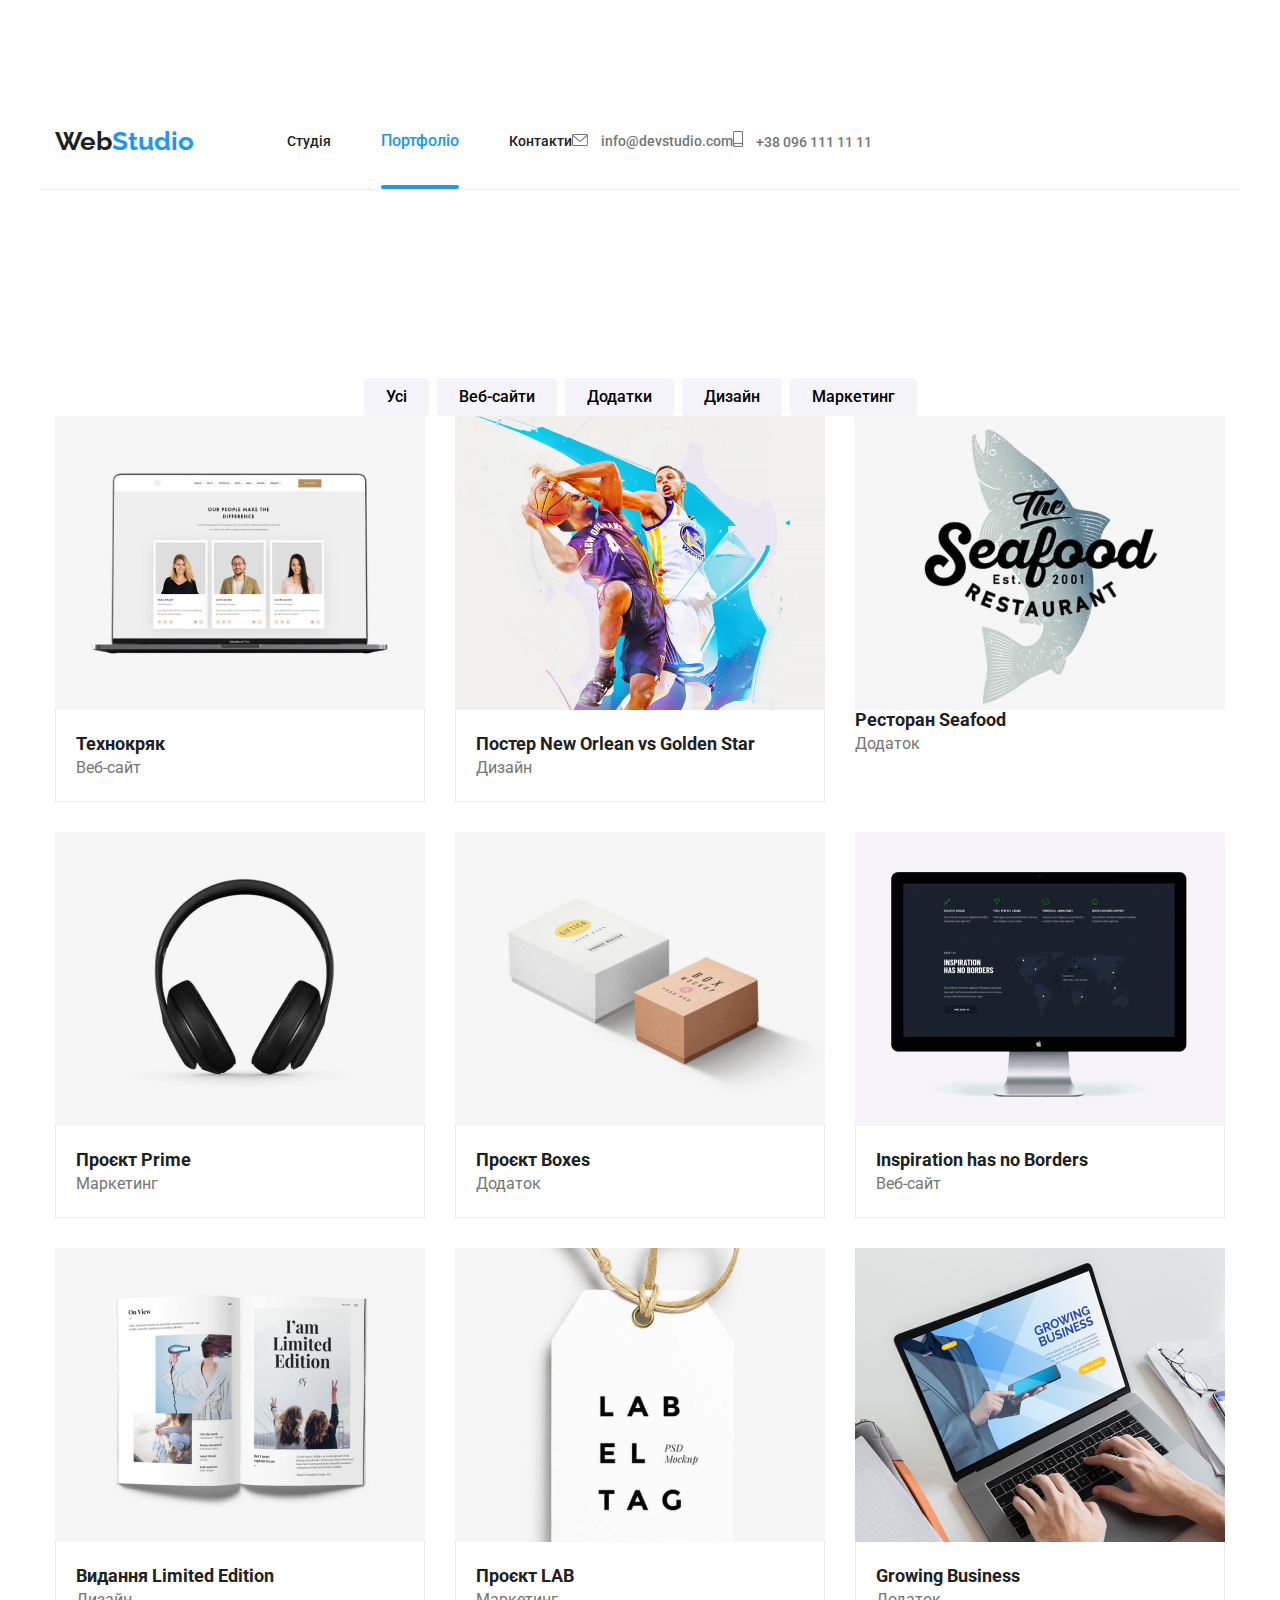
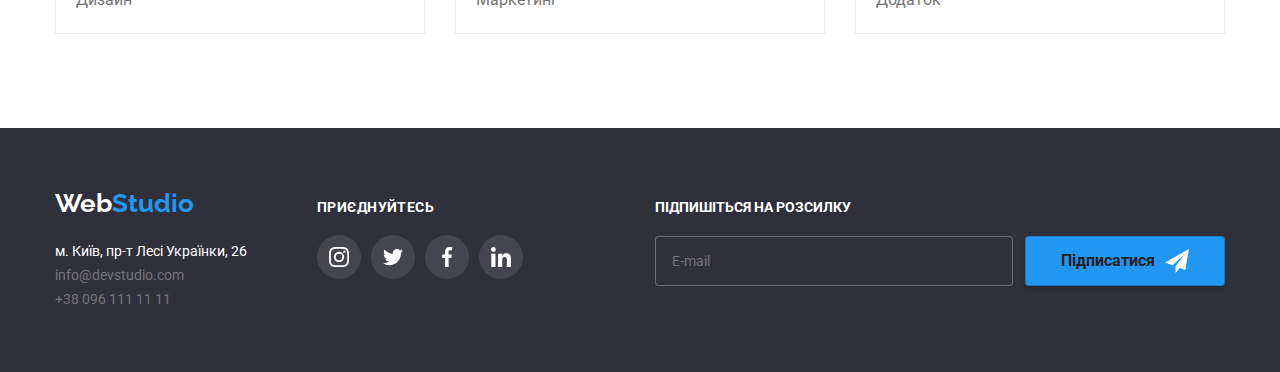
==== commit 7727a9d8: "1" ====
--- a/portfolio.html
+++ b/portfolio.html
@@ -16,7 +16,7 @@
     <link rel="stylesheet" href="./css/moderm normalize.css" />
     <!-- Custom styles -->
     <link rel="stylesheet" href="./css/main.min.css" />
-    <link rel="stylesheet" href="./css/styles.css" />
+    <!-- <link rel="stylesheet" href="./css/styles.css" /> -->
   </head>
   <body class="page">
     <!-- Header section -->
